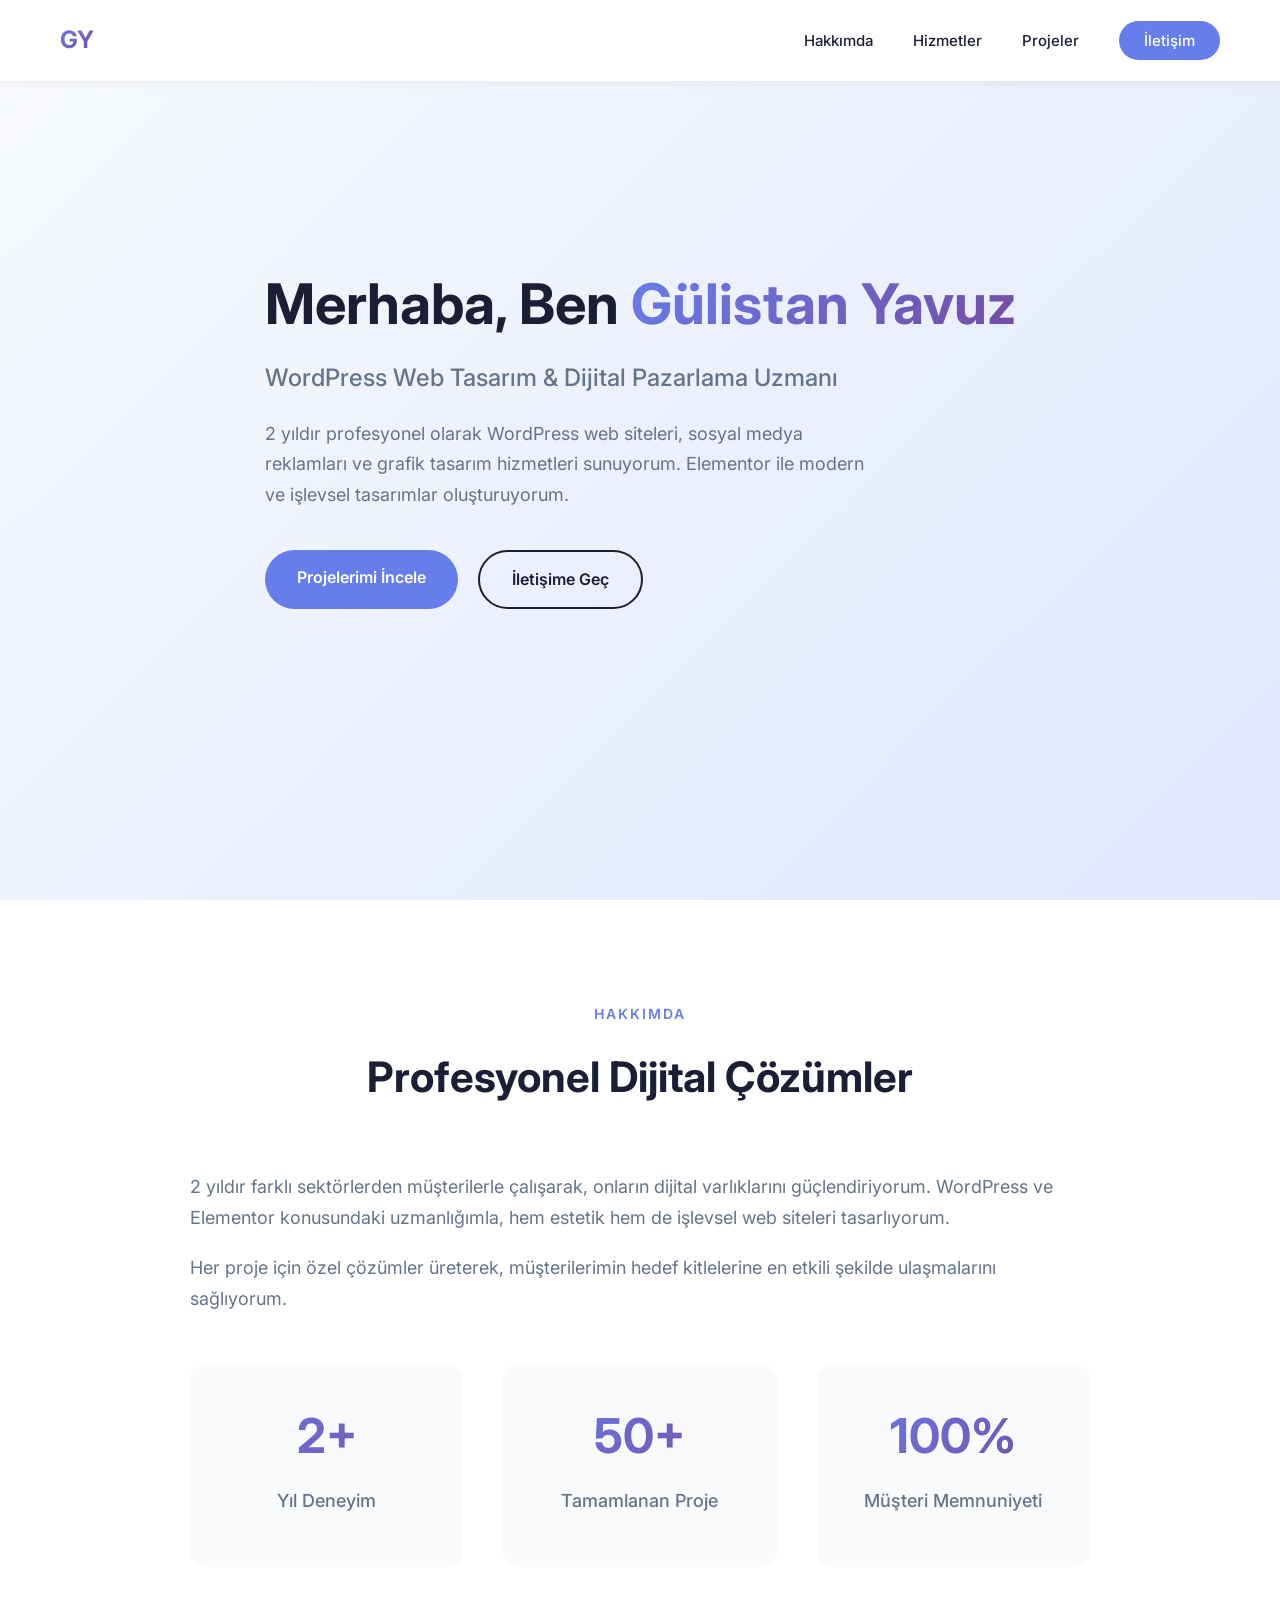
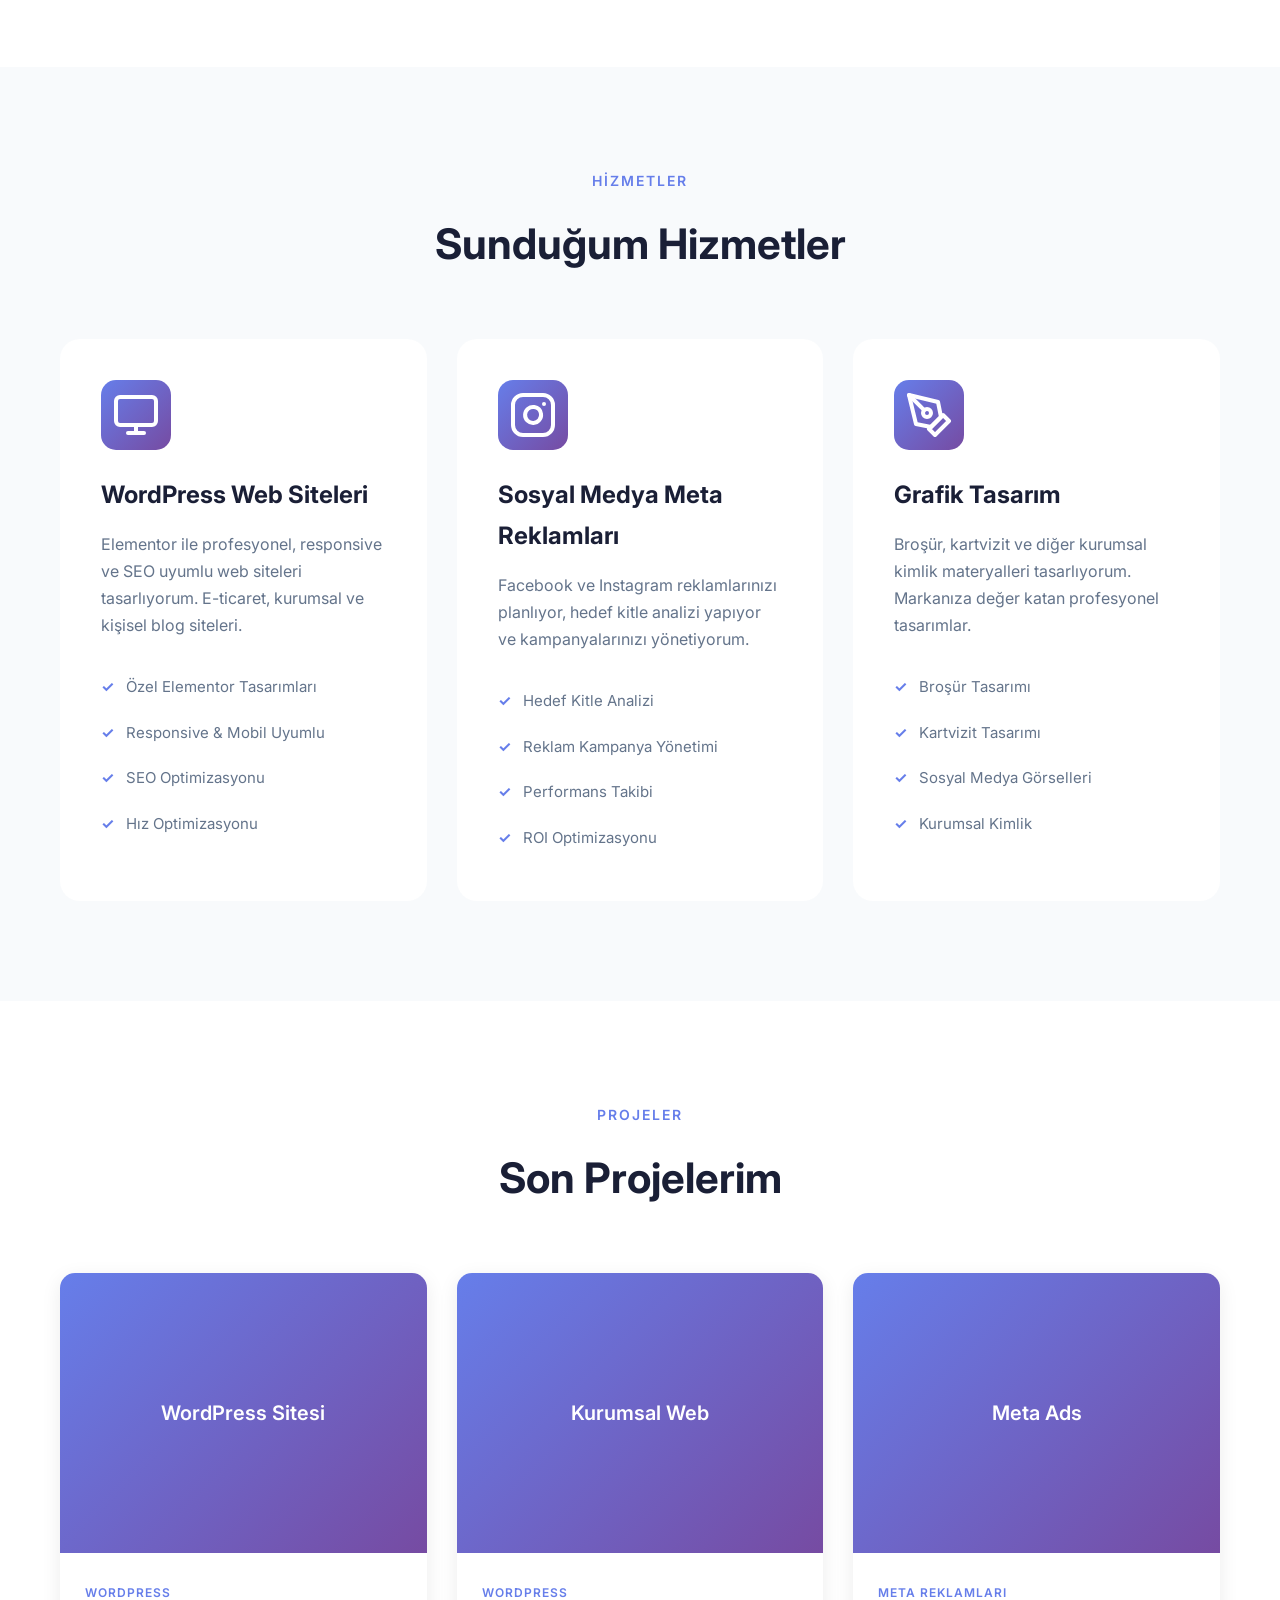
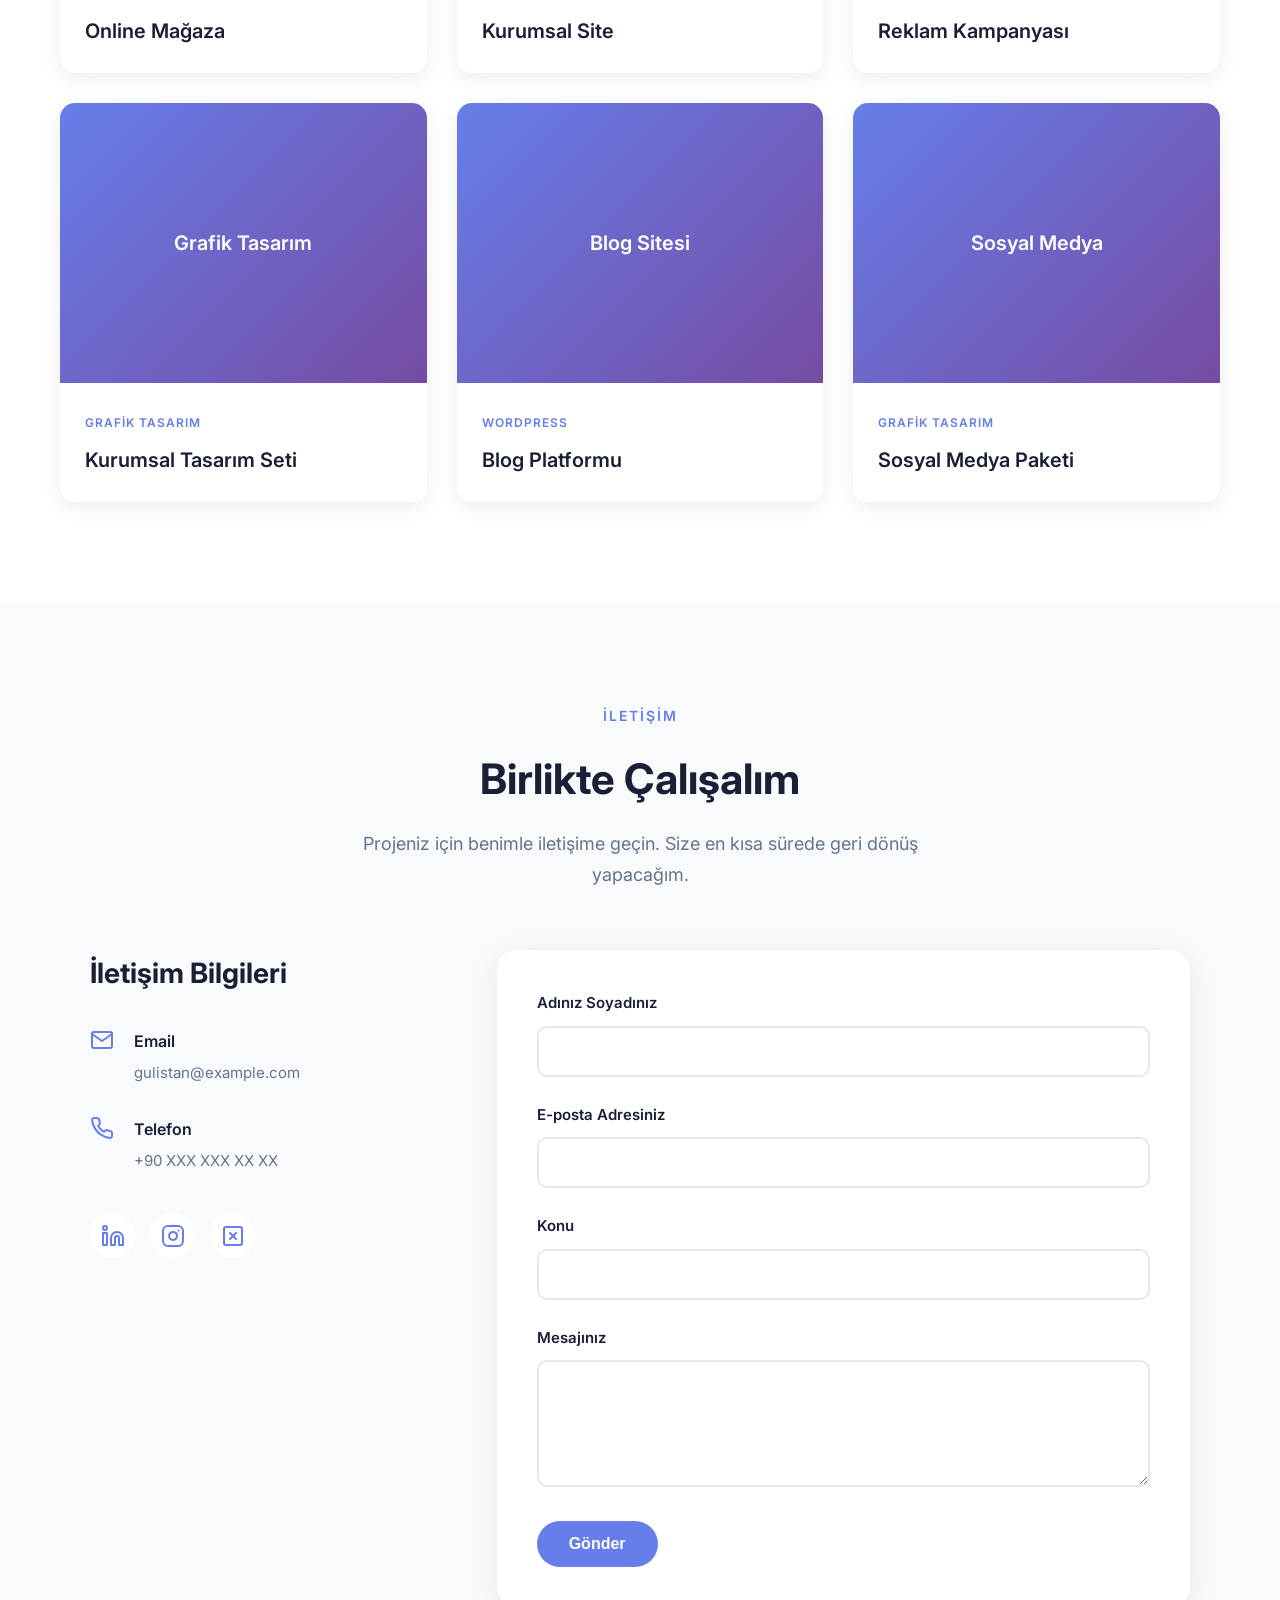
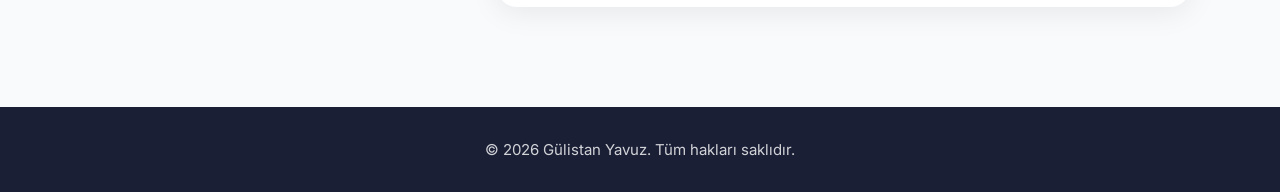
==== index.html @ a66fd92d "Add modern minimalist portfolio website Created a professional single-page portfolio website for Gül" ====
<!DOCTYPE html>
<html lang="tr">
<head>
    <meta charset="UTF-8">
    <meta name="viewport" content="width=device-width, initial-scale=1.0">
    <meta name="description" content="Gülistan Yavuz - WordPress Web Tasarım, Sosyal Medya Reklamları ve Grafik Tasarım Uzmanı">
    <title>Gülistan Yavuz | WordPress & Dijital Tasarım Uzmanı</title>
    <link rel="stylesheet" href="style.css">
    <link rel="preconnect" href="https://fonts.googleapis.com">
    <link rel="preconnect" href="https://fonts.gstatic.com" crossorigin>
    <link href="https://fonts.googleapis.com/css2?family=Inter:wght@300;400;500;600;700&display=swap" rel="stylesheet">
</head>
<body>
    <!-- Navigation -->
    <nav class="navbar">
        <div class="container">
            <a href="#" class="logo">GY</a>
            <ul class="nav-menu">
                <li><a href="#hakkimda" class="nav-link">Hakkımda</a></li>
                <li><a href="#hizmetler" class="nav-link">Hizmetler</a></li>
                <li><a href="#projeler" class="nav-link">Projeler</a></li>
                <li><a href="#iletisim" class="nav-link cta-btn">İletişim</a></li>
            </ul>
            <div class="hamburger">
                <span></span>
                <span></span>
                <span></span>
            </div>
        </div>
    </nav>

    <!-- Hero Section -->
    <section id="hero" class="hero">
        <div class="container">
            <div class="hero-content">
                <h1 class="hero-title">Merhaba, Ben <span class="highlight">Gülistan Yavuz</span></h1>
                <p class="hero-subtitle">WordPress Web Tasarım & Dijital Pazarlama Uzmanı</p>
                <p class="hero-description">2 yıldır profesyonel olarak WordPress web siteleri, sosyal medya reklamları ve grafik tasarım hizmetleri sunuyorum. Elementor ile modern ve işlevsel tasarımlar oluşturuyorum.</p>
                <div class="hero-buttons">
                    <a href="#projeler" class="btn btn-primary">Projelerimi İncele</a>
                    <a href="#iletisim" class="btn btn-secondary">İletişime Geç</a>
                </div>
            </div>
        </div>
    </section>

    <!-- About Section -->
    <section id="hakkimda" class="about">
        <div class="container">
            <div class="section-header">
                <span class="section-tag">Hakkımda</span>
                <h2 class="section-title">Profesyonel Dijital Çözümler</h2>
            </div>
            <div class="about-content">
                <div class="about-text">
                    <p>2 yıldır farklı sektörlerden müşterilerle çalışarak, onların dijital varlıklarını güçlendiriyorum. WordPress ve Elementor konusundaki uzmanlığımla, hem estetik hem de işlevsel web siteleri tasarlıyorum.</p>
                    <p>Her proje için özel çözümler üreterek, müşterilerimin hedef kitlelerine en etkili şekilde ulaşmalarını sağlıyorum.</p>
                    <div class="stats">
                        <div class="stat-item">
                            <h3 class="stat-number">2+</h3>
                            <p class="stat-label">Yıl Deneyim</p>
                        </div>
                        <div class="stat-item">
                            <h3 class="stat-number">50+</h3>
                            <p class="stat-label">Tamamlanan Proje</p>
                        </div>
                        <div class="stat-item">
                            <h3 class="stat-number">100%</h3>
                            <p class="stat-label">Müşteri Memnuniyeti</p>
                        </div>
                    </div>
                </div>
            </div>
        </div>
    </section>

    <!-- Services Section -->
    <section id="hizmetler" class="services">
        <div class="container">
            <div class="section-header">
                <span class="section-tag">Hizmetler</span>
                <h2 class="section-title">Sunduğum Hizmetler</h2>
            </div>
            <div class="services-grid">
                <div class="service-card">
                    <div class="service-icon">
                        <svg xmlns="http://www.w3.org/2000/svg" width="48" height="48" viewBox="0 0 24 24" fill="none" stroke="currentColor" stroke-width="2" stroke-linecap="round" stroke-linejoin="round">
                            <rect x="2" y="3" width="20" height="14" rx="2" ry="2"></rect>
                            <line x1="8" y1="21" x2="16" y2="21"></line>
                            <line x1="12" y1="17" x2="12" y2="21"></line>
                        </svg>
                    </div>
                    <h3 class="service-title">WordPress Web Siteleri</h3>
                    <p class="service-description">Elementor ile profesyonel, responsive ve SEO uyumlu web siteleri tasarlıyorum. E-ticaret, kurumsal ve kişisel blog siteleri.</p>
                    <ul class="service-features">
                        <li>Özel Elementor Tasarımları</li>
                        <li>Responsive & Mobil Uyumlu</li>
                        <li>SEO Optimizasyonu</li>
                        <li>Hız Optimizasyonu</li>
                    </ul>
                </div>

                <div class="service-card">
                    <div class="service-icon">
                        <svg xmlns="http://www.w3.org/2000/svg" width="48" height="48" viewBox="0 0 24 24" fill="none" stroke="currentColor" stroke-width="2" stroke-linecap="round" stroke-linejoin="round">
                            <rect x="2" y="2" width="20" height="20" rx="5" ry="5"></rect>
                            <path d="M16 11.37A4 4 0 1 1 12.63 8 4 4 0 0 1 16 11.37z"></path>
                            <line x1="17.5" y1="6.5" x2="17.51" y2="6.5"></line>
                        </svg>
                    </div>
                    <h3 class="service-title">Sosyal Medya Meta Reklamları</h3>
                    <p class="service-description">Facebook ve Instagram reklamlarınızı planlıyor, hedef kitle analizi yapıyor ve kampanyalarınızı yönetiyorum.</p>
                    <ul class="service-features">
                        <li>Hedef Kitle Analizi</li>
                        <li>Reklam Kampanya Yönetimi</li>
                        <li>Performans Takibi</li>
                        <li>ROI Optimizasyonu</li>
                    </ul>
                </div>

                <div class="service-card">
                    <div class="service-icon">
                        <svg xmlns="http://www.w3.org/2000/svg" width="48" height="48" viewBox="0 0 24 24" fill="none" stroke="currentColor" stroke-width="2" stroke-linecap="round" stroke-linejoin="round">
                            <path d="M12 19l7-7 3 3-7 7-3-3z"></path>
                            <path d="M18 13l-1.5-7.5L2 2l3.5 14.5L13 18l5-5z"></path>
                            <path d="M2 2l7.586 7.586"></path>
                            <circle cx="11" cy="11" r="2"></circle>
                        </svg>
                    </div>
                    <h3 class="service-title">Grafik Tasarım</h3>
                    <p class="service-description">Broşür, kartvizit ve diğer kurumsal kimlik materyalleri tasarlıyorum. Markanıza değer katan profesyonel tasarımlar.</p>
                    <ul class="service-features">
                        <li>Broşür Tasarımı</li>
                        <li>Kartvizit Tasarımı</li>
                        <li>Sosyal Medya Görselleri</li>
                        <li>Kurumsal Kimlik</li>
                    </ul>
                </div>
            </div>
        </div>
    </section>

    <!-- Portfolio Section -->
    <section id="projeler" class="portfolio">
        <div class="container">
            <div class="section-header">
                <span class="section-tag">Projeler</span>
                <h2 class="section-title">Son Projelerim</h2>
            </div>
            <div class="portfolio-grid">
                <div class="portfolio-item">
                    <div class="portfolio-image">
                        <div class="placeholder-image">WordPress Sitesi</div>
                        <div class="portfolio-overlay">
                            <h4>E-Ticaret Sitesi</h4>
                            <p>WordPress + WooCommerce</p>
                        </div>
                    </div>
                    <div class="portfolio-info">
                        <span class="portfolio-category">WordPress</span>
                        <h3>Online Mağaza</h3>
                    </div>
                </div>

                <div class="portfolio-item">
                    <div class="portfolio-image">
                        <div class="placeholder-image">Kurumsal Web</div>
                        <div class="portfolio-overlay">
                            <h4>Kurumsal Web Sitesi</h4>
                            <p>Elementor Pro Tasarım</p>
                        </div>
                    </div>
                    <div class="portfolio-info">
                        <span class="portfolio-category">WordPress</span>
                        <h3>Kurumsal Site</h3>
                    </div>
                </div>

                <div class="portfolio-item">
                    <div class="portfolio-image">
                        <div class="placeholder-image">Meta Ads</div>
                        <div class="portfolio-overlay">
                            <h4>Sosyal Medya Kampanyası</h4>
                            <p>Facebook & Instagram Ads</p>
                        </div>
                    </div>
                    <div class="portfolio-info">
                        <span class="portfolio-category">Meta Reklamları</span>
                        <h3>Reklam Kampanyası</h3>
                    </div>
                </div>

                <div class="portfolio-item">
                    <div class="portfolio-image">
                        <div class="placeholder-image">Grafik Tasarım</div>
                        <div class="portfolio-overlay">
                            <h4>Kurumsal Kimlik</h4>
                            <p>Broşür & Kartvizit</p>
                        </div>
                    </div>
                    <div class="portfolio-info">
                        <span class="portfolio-category">Grafik Tasarım</span>
                        <h3>Kurumsal Tasarım Seti</h3>
                    </div>
                </div>

                <div class="portfolio-item">
                    <div class="portfolio-image">
                        <div class="placeholder-image">Blog Sitesi</div>
                        <div class="portfolio-overlay">
                            <h4>Kişisel Blog</h4>
                            <p>Modern & Minimalist</p>
                        </div>
                    </div>
                    <div class="portfolio-info">
                        <span class="portfolio-category">WordPress</span>
                        <h3>Blog Platformu</h3>
                    </div>
                </div>

                <div class="portfolio-item">
                    <div class="portfolio-image">
                        <div class="placeholder-image">Sosyal Medya</div>
                        <div class="portfolio-overlay">
                            <h4>Sosyal Medya Görselleri</h4>
                            <p>Instagram & Facebook</p>
                        </div>
                    </div>
                    <div class="portfolio-info">
                        <span class="portfolio-category">Grafik Tasarım</span>
                        <h3>Sosyal Medya Paketi</h3>
                    </div>
                </div>
            </div>
        </div>
    </section>

    <!-- Contact Section -->
    <section id="iletisim" class="contact">
        <div class="container">
            <div class="section-header">
                <span class="section-tag">İletişim</span>
                <h2 class="section-title">Birlikte Çalışalım</h2>
                <p class="section-description">Projeniz için benimle iletişime geçin. Size en kısa sürede geri dönüş yapacağım.</p>
            </div>
            <div class="contact-content">
                <div class="contact-info">
                    <h3>İletişim Bilgileri</h3>
                    <div class="contact-item">
                        <svg xmlns="http://www.w3.org/2000/svg" width="24" height="24" viewBox="0 0 24 24" fill="none" stroke="currentColor" stroke-width="2" stroke-linecap="round" stroke-linejoin="round">
                            <path d="M4 4h16c1.1 0 2 .9 2 2v12c0 1.1-.9 2-2 2H4c-1.1 0-2-.9-2-2V6c0-1.1.9-2 2-2z"></path>
                            <polyline points="22,6 12,13 2,6"></polyline>
                        </svg>
                        <div>
                            <h4>Email</h4>
                            <p>gulistan@example.com</p>
                        </div>
                    </div>
                    <div class="contact-item">
                        <svg xmlns="http://www.w3.org/2000/svg" width="24" height="24" viewBox="0 0 24 24" fill="none" stroke="currentColor" stroke-width="2" stroke-linecap="round" stroke-linejoin="round">
                            <path d="M22 16.92v3a2 2 0 0 1-2.18 2 19.79 19.79 0 0 1-8.63-3.07 19.5 19.5 0 0 1-6-6 19.79 19.79 0 0 1-3.07-8.67A2 2 0 0 1 4.11 2h3a2 2 0 0 1 2 1.72 12.84 12.84 0 0 0 .7 2.81 2 2 0 0 1-.45 2.11L8.09 9.91a16 16 0 0 0 6 6l1.27-1.27a2 2 0 0 1 2.11-.45 12.84 12.84 0 0 0 2.81.7A2 2 0 0 1 22 16.92z"></path>
                        </svg>
                        <div>
                            <h4>Telefon</h4>
                            <p>+90 XXX XXX XX XX</p>
                        </div>
                    </div>
                    <div class="social-links">
                        <a href="#" class="social-link" aria-label="LinkedIn">
                            <svg xmlns="http://www.w3.org/2000/svg" width="24" height="24" viewBox="0 0 24 24" fill="none" stroke="currentColor" stroke-width="2" stroke-linecap="round" stroke-linejoin="round">
                                <path d="M16 8a6 6 0 0 1 6 6v7h-4v-7a2 2 0 0 0-2-2 2 2 0 0 0-2 2v7h-4v-7a6 6 0 0 1 6-6z"></path>
                                <rect x="2" y="9" width="4" height="12"></rect>
                                <circle cx="4" cy="4" r="2"></circle>
                            </svg>
                        </a>
                        <a href="#" class="social-link" aria-label="Instagram">
                            <svg xmlns="http://www.w3.org/2000/svg" width="24" height="24" viewBox="0 0 24 24" fill="none" stroke="currentColor" stroke-width="2" stroke-linecap="round" stroke-linejoin="round">
                                <rect x="2" y="2" width="20" height="20" rx="5" ry="5"></rect>
                                <path d="M16 11.37A4 4 0 1 1 12.63 8 4 4 0 0 1 16 11.37z"></path>
                                <line x1="17.5" y1="6.5" x2="17.51" y2="6.5"></line>
                            </svg>
                        </a>
                        <a href="#" class="social-link" aria-label="Behance">
                            <svg xmlns="http://www.w3.org/2000/svg" width="24" height="24" viewBox="0 0 24 24" fill="none" stroke="currentColor" stroke-width="2" stroke-linecap="round" stroke-linejoin="round">
                                <rect x="3" y="3" width="18" height="18" rx="2" ry="2"></rect>
                                <line x1="9" y1="9" x2="15" y2="15"></line>
                                <line x1="15" y1="9" x2="9" y2="15"></line>
                            </svg>
                        </a>
                    </div>
                </div>
                <form class="contact-form" id="contactForm">
                    <div class="form-group">
                        <label for="name">Adınız Soyadınız</label>
                        <input type="text" id="name" name="name" required>
                    </div>
                    <div class="form-group">
                        <label for="email">E-posta Adresiniz</label>
                        <input type="email" id="email" name="email" required>
                    </div>
                    <div class="form-group">
                        <label for="subject">Konu</label>
                        <input type="text" id="subject" name="subject" required>
                    </div>
                    <div class="form-group">
                        <label for="message">Mesajınız</label>
                        <textarea id="message" name="message" rows="5" required></textarea>
                    </div>
                    <button type="submit" class="btn btn-primary">Gönder</button>
                    <div class="form-message" id="formMessage"></div>
                </form>
            </div>
        </div>
    </section>

    <!-- Footer -->
    <footer class="footer">
        <div class="container">
            <p>&copy; 2026 Gülistan Yavuz. Tüm hakları saklıdır.</p>
        </div>
    </footer>

    <script src="script.js"></script>
</body>
</html>
---- style.css ----
/* ===========================
   CSS Reset & Base Styles
   =========================== */
* {
    margin: 0;
    padding: 0;
    box-sizing: border-box;
}

:root {
    /* Colors */
    --primary-color: #667eea;
    --primary-dark: #5568d3;
    --secondary-color: #764ba2;
    --dark: #1a1f36;
    --dark-light: #2d3561;
    --gray: #64748b;
    --gray-light: #e2e8f0;
    --gray-lighter: #f8fafc;
    --white: #ffffff;
    --accent: #f59e0b;

    /* Typography */
    --font-primary: 'Inter', -apple-system, BlinkMacSystemFont, 'Segoe UI', sans-serif;

    /* Spacing */
    --section-padding: 100px 0;
    --container-width: 1200px;

    /* Transitions */
    --transition: all 0.3s ease;
}

html {
    scroll-behavior: smooth;
}

body {
    font-family: var(--font-primary);
    color: var(--dark);
    line-height: 1.7;
    background: var(--white);
    overflow-x: hidden;
}

.container {
    max-width: var(--container-width);
    margin: 0 auto;
    padding: 0 20px;
}

img {
    max-width: 100%;
    display: block;
}

a {
    text-decoration: none;
    color: inherit;
    transition: var(--transition);
}

/* ===========================
   Navigation
   =========================== */
.navbar {
    position: fixed;
    top: 0;
    width: 100%;
    background: rgba(255, 255, 255, 0.98);
    backdrop-filter: blur(10px);
    box-shadow: 0 2px 10px rgba(0, 0, 0, 0.05);
    z-index: 1000;
    padding: 20px 0;
    transition: var(--transition);
}

.navbar .container {
    display: flex;
    justify-content: space-between;
    align-items: center;
}

.logo {
    font-size: 24px;
    font-weight: 700;
    color: var(--primary-color);
    background: linear-gradient(135deg, var(--primary-color), var(--secondary-color));
    -webkit-background-clip: text;
    -webkit-text-fill-color: transparent;
    background-clip: text;
}

.nav-menu {
    display: flex;
    list-style: none;
    gap: 40px;
    align-items: center;
}

.nav-link {
    font-size: 15px;
    font-weight: 500;
    color: var(--dark);
    position: relative;
}

.nav-link:hover {
    color: var(--primary-color);
}

.nav-link::after {
    content: '';
    position: absolute;
    bottom: -5px;
    left: 0;
    width: 0;
    height: 2px;
    background: var(--primary-color);
    transition: var(--transition);
}

.nav-link:hover::after {
    width: 100%;
}

.nav-link.cta-btn {
    background: var(--primary-color);
    color: var(--white);
    padding: 10px 25px;
    border-radius: 50px;
}

.nav-link.cta-btn::after {
    display: none;
}

.nav-link.cta-btn:hover {
    background: var(--primary-dark);
    color: var(--white);
    transform: translateY(-2px);
    box-shadow: 0 5px 15px rgba(102, 126, 234, 0.3);
}

.hamburger {
    display: none;
    flex-direction: column;
    cursor: pointer;
    gap: 5px;
}

.hamburger span {
    width: 25px;
    height: 3px;
    background: var(--dark);
    border-radius: 3px;
    transition: var(--transition);
}

/* ===========================
   Hero Section
   =========================== */
.hero {
    min-height: 100vh;
    display: flex;
    align-items: center;
    background: linear-gradient(135deg, #f8fafc 0%, #e0e7ff 100%);
    padding-top: 80px;
}

.hero-content {
    max-width: 800px;
    animation: fadeInUp 1s ease;
}

.hero-title {
    font-size: 56px;
    font-weight: 700;
    line-height: 1.2;
    margin-bottom: 20px;
    color: var(--dark);
}

.highlight {
    background: linear-gradient(135deg, var(--primary-color), var(--secondary-color));
    -webkit-background-clip: text;
    -webkit-text-fill-color: transparent;
    background-clip: text;
}

.hero-subtitle {
    font-size: 24px;
    color: var(--gray);
    margin-bottom: 20px;
    font-weight: 500;
}

.hero-description {
    font-size: 18px;
    color: var(--gray);
    margin-bottom: 40px;
    max-width: 600px;
}

.hero-buttons {
    display: flex;
    gap: 20px;
    flex-wrap: wrap;
}

/* ===========================
   Buttons
   =========================== */
.btn {
    display: inline-block;
    padding: 14px 32px;
    border-radius: 50px;
    font-weight: 600;
    font-size: 16px;
    cursor: pointer;
    transition: var(--transition);
    border: none;
}

.btn-primary {
    background: var(--primary-color);
    color: var(--white);
}

.btn-primary:hover {
    background: var(--primary-dark);
    transform: translateY(-3px);
    box-shadow: 0 10px 25px rgba(102, 126, 234, 0.3);
}

.btn-secondary {
    background: transparent;
    color: var(--dark);
    border: 2px solid var(--dark);
}

.btn-secondary:hover {
    background: var(--dark);
    color: var(--white);
    transform: translateY(-3px);
}

/* ===========================
   Section Styles
   =========================== */
section {
    padding: var(--section-padding);
}

.section-header {
    text-align: center;
    margin-bottom: 60px;
}

.section-tag {
    display: inline-block;
    font-size: 14px;
    font-weight: 600;
    color: var(--primary-color);
    text-transform: uppercase;
    letter-spacing: 2px;
    margin-bottom: 15px;
}

.section-title {
    font-size: 42px;
    font-weight: 700;
    color: var(--dark);
    margin-bottom: 15px;
}

.section-description {
    font-size: 18px;
    color: var(--gray);
    max-width: 600px;
    margin: 0 auto;
}

/* ===========================
   About Section
   =========================== */
.about {
    background: var(--white);
}

.about-content {
    max-width: 900px;
    margin: 0 auto;
}

.about-text p {
    font-size: 18px;
    color: var(--gray);
    margin-bottom: 20px;
}

.stats {
    display: grid;
    grid-template-columns: repeat(auto-fit, minmax(200px, 1fr));
    gap: 40px;
    margin-top: 50px;
}

.stat-item {
    text-align: center;
    padding: 30px;
    background: var(--gray-lighter);
    border-radius: 15px;
    transition: var(--transition);
}

.stat-item:hover {
    transform: translateY(-5px);
    box-shadow: 0 10px 30px rgba(0, 0, 0, 0.1);
}

.stat-number {
    font-size: 48px;
    font-weight: 700;
    background: linear-gradient(135deg, var(--primary-color), var(--secondary-color));
    -webkit-background-clip: text;
    -webkit-text-fill-color: transparent;
    background-clip: text;
    margin-bottom: 10px;
}

.stat-label {
    font-size: 16px;
    color: var(--gray);
    font-weight: 500;
}

/* ===========================
   Services Section
   =========================== */
.services {
    background: var(--gray-lighter);
}

.services-grid {
    display: grid;
    grid-template-columns: repeat(auto-fit, minmax(300px, 1fr));
    gap: 30px;
}

.service-card {
    background: var(--white);
    padding: 40px;
    border-radius: 20px;
    transition: var(--transition);
    border: 1px solid transparent;
}

.service-card:hover {
    transform: translateY(-10px);
    box-shadow: 0 20px 40px rgba(0, 0, 0, 0.1);
    border-color: var(--primary-color);
}

.service-icon {
    width: 70px;
    height: 70px;
    background: linear-gradient(135deg, var(--primary-color), var(--secondary-color));
    border-radius: 15px;
    display: flex;
    align-items: center;
    justify-content: center;
    color: var(--white);
    margin-bottom: 25px;
}

.service-title {
    font-size: 24px;
    font-weight: 700;
    color: var(--dark);
    margin-bottom: 15px;
}

.service-description {
    font-size: 16px;
    color: var(--gray);
    margin-bottom: 25px;
    line-height: 1.7;
}

.service-features {
    list-style: none;
}

.service-features li {
    padding: 10px 0;
    color: var(--gray);
    font-size: 15px;
    position: relative;
    padding-left: 25px;
}

.service-features li::before {
    content: '✓';
    position: absolute;
    left: 0;
    color: var(--primary-color);
    font-weight: 700;
}

/* ===========================
   Portfolio Section
   =========================== */
.portfolio {
    background: var(--white);
}

.portfolio-grid {
    display: grid;
    grid-template-columns: repeat(auto-fit, minmax(350px, 1fr));
    gap: 30px;
}

.portfolio-item {
    background: var(--white);
    border-radius: 15px;
    overflow: hidden;
    box-shadow: 0 5px 20px rgba(0, 0, 0, 0.08);
    transition: var(--transition);
}

.portfolio-item:hover {
    transform: translateY(-10px);
    box-shadow: 0 15px 40px rgba(0, 0, 0, 0.15);
}

.portfolio-image {
    position: relative;
    height: 280px;
    overflow: hidden;
}

.placeholder-image {
    width: 100%;
    height: 100%;
    background: linear-gradient(135deg, var(--primary-color), var(--secondary-color));
    display: flex;
    align-items: center;
    justify-content: center;
    color: var(--white);
    font-size: 20px;
    font-weight: 600;
}

.portfolio-overlay {
    position: absolute;
    top: 0;
    left: 0;
    right: 0;
    bottom: 0;
    background: rgba(26, 31, 54, 0.95);
    display: flex;
    flex-direction: column;
    align-items: center;
    justify-content: center;
    opacity: 0;
    transition: var(--transition);
    padding: 30px;
    text-align: center;
}

.portfolio-item:hover .portfolio-overlay {
    opacity: 1;
}

.portfolio-overlay h4 {
    color: var(--white);
    font-size: 22px;
    margin-bottom: 10px;
}

.portfolio-overlay p {
    color: var(--gray-light);
    font-size: 16px;
}

.portfolio-info {
    padding: 25px;
}

.portfolio-category {
    display: inline-block;
    font-size: 12px;
    font-weight: 600;
    color: var(--primary-color);
    text-transform: uppercase;
    letter-spacing: 1px;
    margin-bottom: 10px;
}

.portfolio-info h3 {
    font-size: 20px;
    font-weight: 600;
    color: var(--dark);
}

/* ===========================
   Contact Section
   =========================== */
.contact {
    background: var(--gray-lighter);
}

.contact-content {
    display: grid;
    grid-template-columns: 1fr 2fr;
    gap: 60px;
    max-width: 1100px;
    margin: 0 auto;
}

.contact-info h3 {
    font-size: 28px;
    font-weight: 700;
    color: var(--dark);
    margin-bottom: 30px;
}

.contact-item {
    display: flex;
    gap: 20px;
    margin-bottom: 30px;
    align-items: flex-start;
}

.contact-item svg {
    color: var(--primary-color);
    flex-shrink: 0;
}

.contact-item h4 {
    font-size: 16px;
    font-weight: 600;
    color: var(--dark);
    margin-bottom: 5px;
}

.contact-item p {
    font-size: 15px;
    color: var(--gray);
}

.social-links {
    display: flex;
    gap: 15px;
    margin-top: 40px;
}

.social-link {
    width: 45px;
    height: 45px;
    border-radius: 50%;
    background: var(--white);
    display: flex;
    align-items: center;
    justify-content: center;
    color: var(--primary-color);
    transition: var(--transition);
}

.social-link:hover {
    background: var(--primary-color);
    color: var(--white);
    transform: translateY(-3px);
    box-shadow: 0 5px 15px rgba(102, 126, 234, 0.3);
}

/* Contact Form */
.contact-form {
    background: var(--white);
    padding: 40px;
    border-radius: 20px;
    box-shadow: 0 5px 30px rgba(0, 0, 0, 0.08);
}

.form-group {
    margin-bottom: 25px;
}

.form-group label {
    display: block;
    font-size: 15px;
    font-weight: 600;
    color: var(--dark);
    margin-bottom: 10px;
}

.form-group input,
.form-group textarea {
    width: 100%;
    padding: 14px 18px;
    border: 2px solid var(--gray-light);
    border-radius: 10px;
    font-size: 15px;
    font-family: var(--font-primary);
    transition: var(--transition);
    background: var(--white);
}

.form-group input:focus,
.form-group textarea:focus {
    outline: none;
    border-color: var(--primary-color);
    box-shadow: 0 0 0 3px rgba(102, 126, 234, 0.1);
}

.form-group textarea {
    resize: vertical;
    min-height: 120px;
}

.form-message {
    margin-top: 20px;
    padding: 15px;
    border-radius: 10px;
    font-size: 15px;
    text-align: center;
    display: none;
}

.form-message.success {
    background: #d1fae5;
    color: #065f46;
    display: block;
}

.form-message.error {
    background: #fee2e2;
    color: #991b1b;
    display: block;
}

/* ===========================
   Footer
   =========================== */
.footer {
    background: var(--dark);
    color: var(--white);
    text-align: center;
    padding: 30px 0;
}

.footer p {
    font-size: 15px;
    opacity: 0.8;
}

/* ===========================
   Animations
   =========================== */
@keyframes fadeInUp {
    from {
        opacity: 0;
        transform: translateY(30px);
    }
    to {
        opacity: 1;
        transform: translateY(0);
    }
}

/* ===========================
   Responsive Design
   =========================== */
@media (max-width: 968px) {
    .nav-menu {
        position: fixed;
        left: -100%;
        top: 70px;
        flex-direction: column;
        background: var(--white);
        width: 100%;
        text-align: center;
        transition: 0.3s;
        box-shadow: 0 10px 27px rgba(0, 0, 0, 0.05);
        padding: 40px 0;
        gap: 0;
    }

    .nav-menu li {
        margin: 15px 0;
    }

    .nav-menu.active {
        left: 0;
    }

    .hamburger {
        display: flex;
    }

    .hamburger.active span:nth-child(1) {
        transform: rotate(45deg) translate(8px, 8px);
    }

    .hamburger.active span:nth-child(2) {
        opacity: 0;
    }

    .hamburger.active span:nth-child(3) {
        transform: rotate(-45deg) translate(7px, -7px);
    }

    .hero-title {
        font-size: 40px;
    }

    .hero-subtitle {
        font-size: 20px;
    }

    .section-title {
        font-size: 32px;
    }

    .contact-content {
        grid-template-columns: 1fr;
        gap: 40px;
    }

    .stats {
        grid-template-columns: 1fr;
    }

    .services-grid {
        grid-template-columns: 1fr;
    }

    .portfolio-grid {
        grid-template-columns: 1fr;
    }
}

@media (max-width: 480px) {
    :root {
        --section-padding: 60px 0;
    }

    .hero-title {
        font-size: 32px;
    }

    .hero-subtitle {
        font-size: 18px;
    }

    .hero-description {
        font-size: 16px;
    }

    .hero-buttons {
        flex-direction: column;
    }

    .btn {
        width: 100%;
        text-align: center;
    }

    .section-title {
        font-size: 28px;
    }

    .contact-form {
        padding: 25px;
    }
}
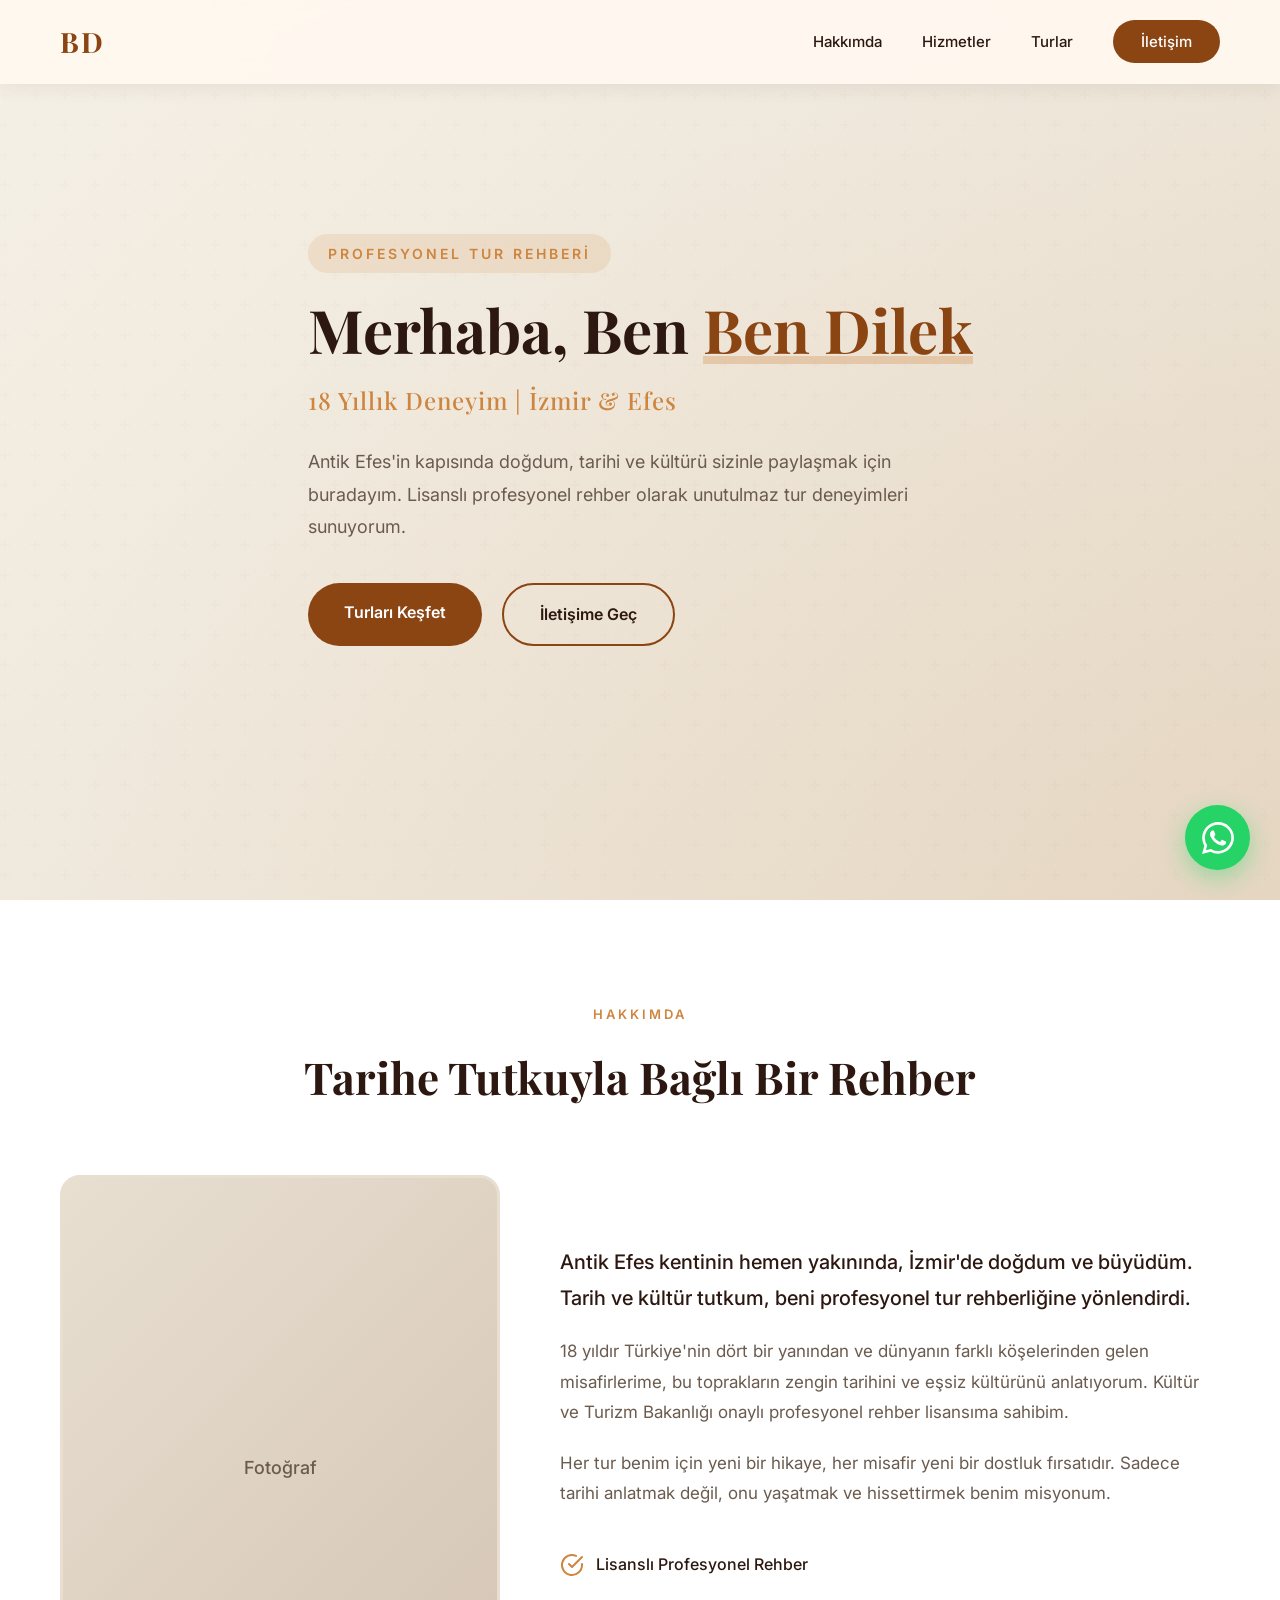
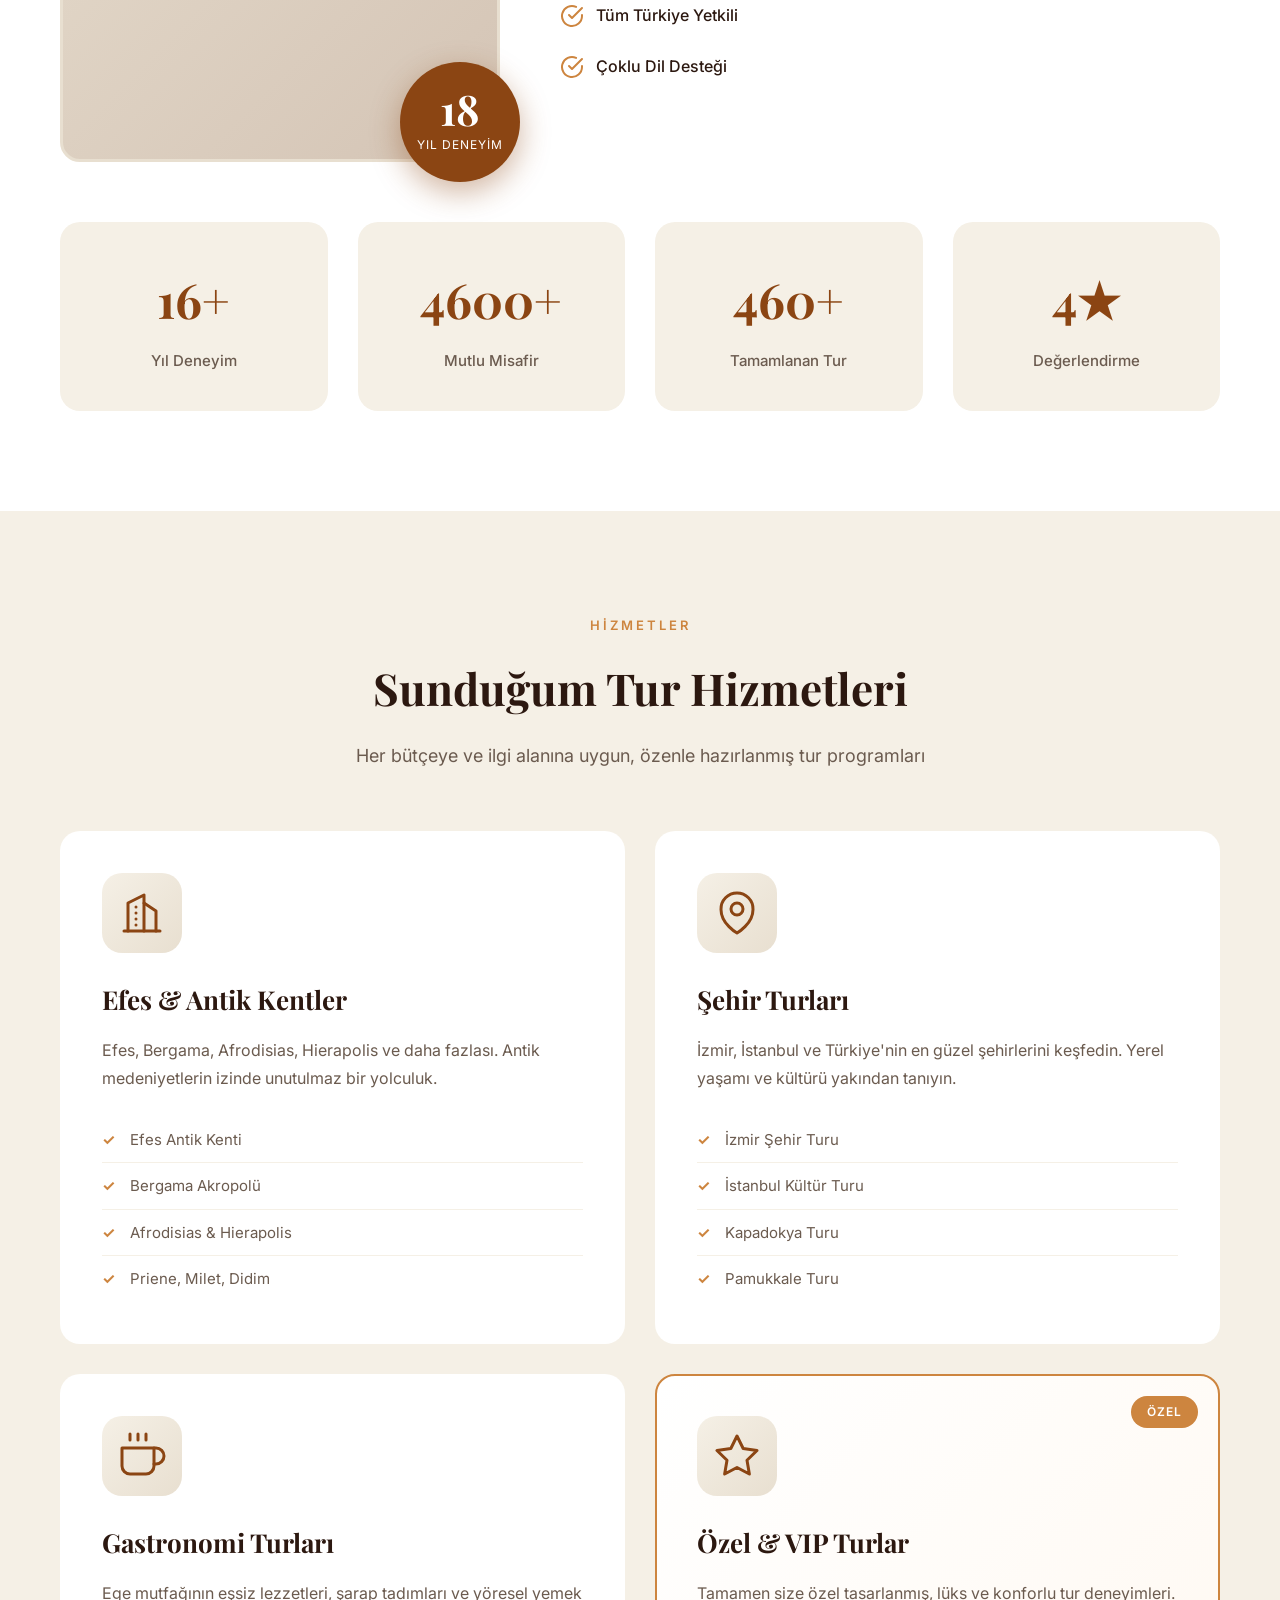
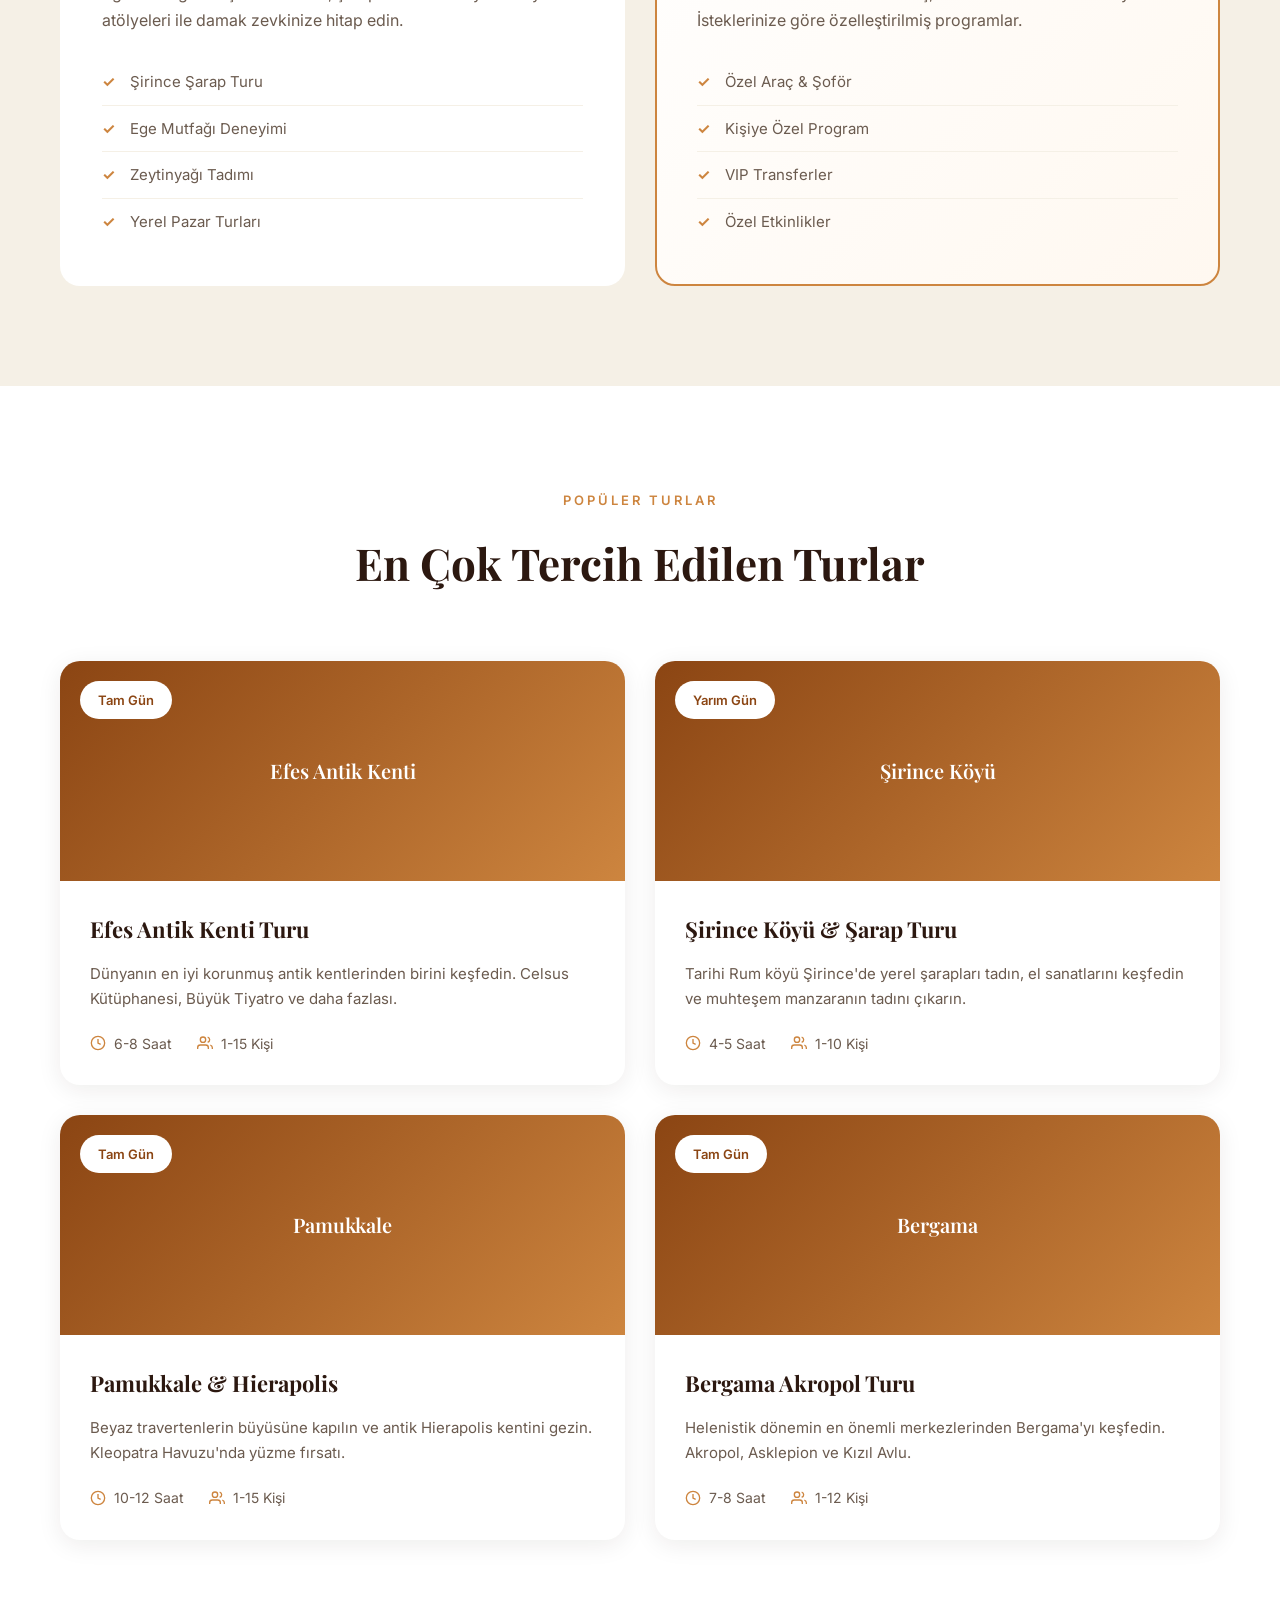
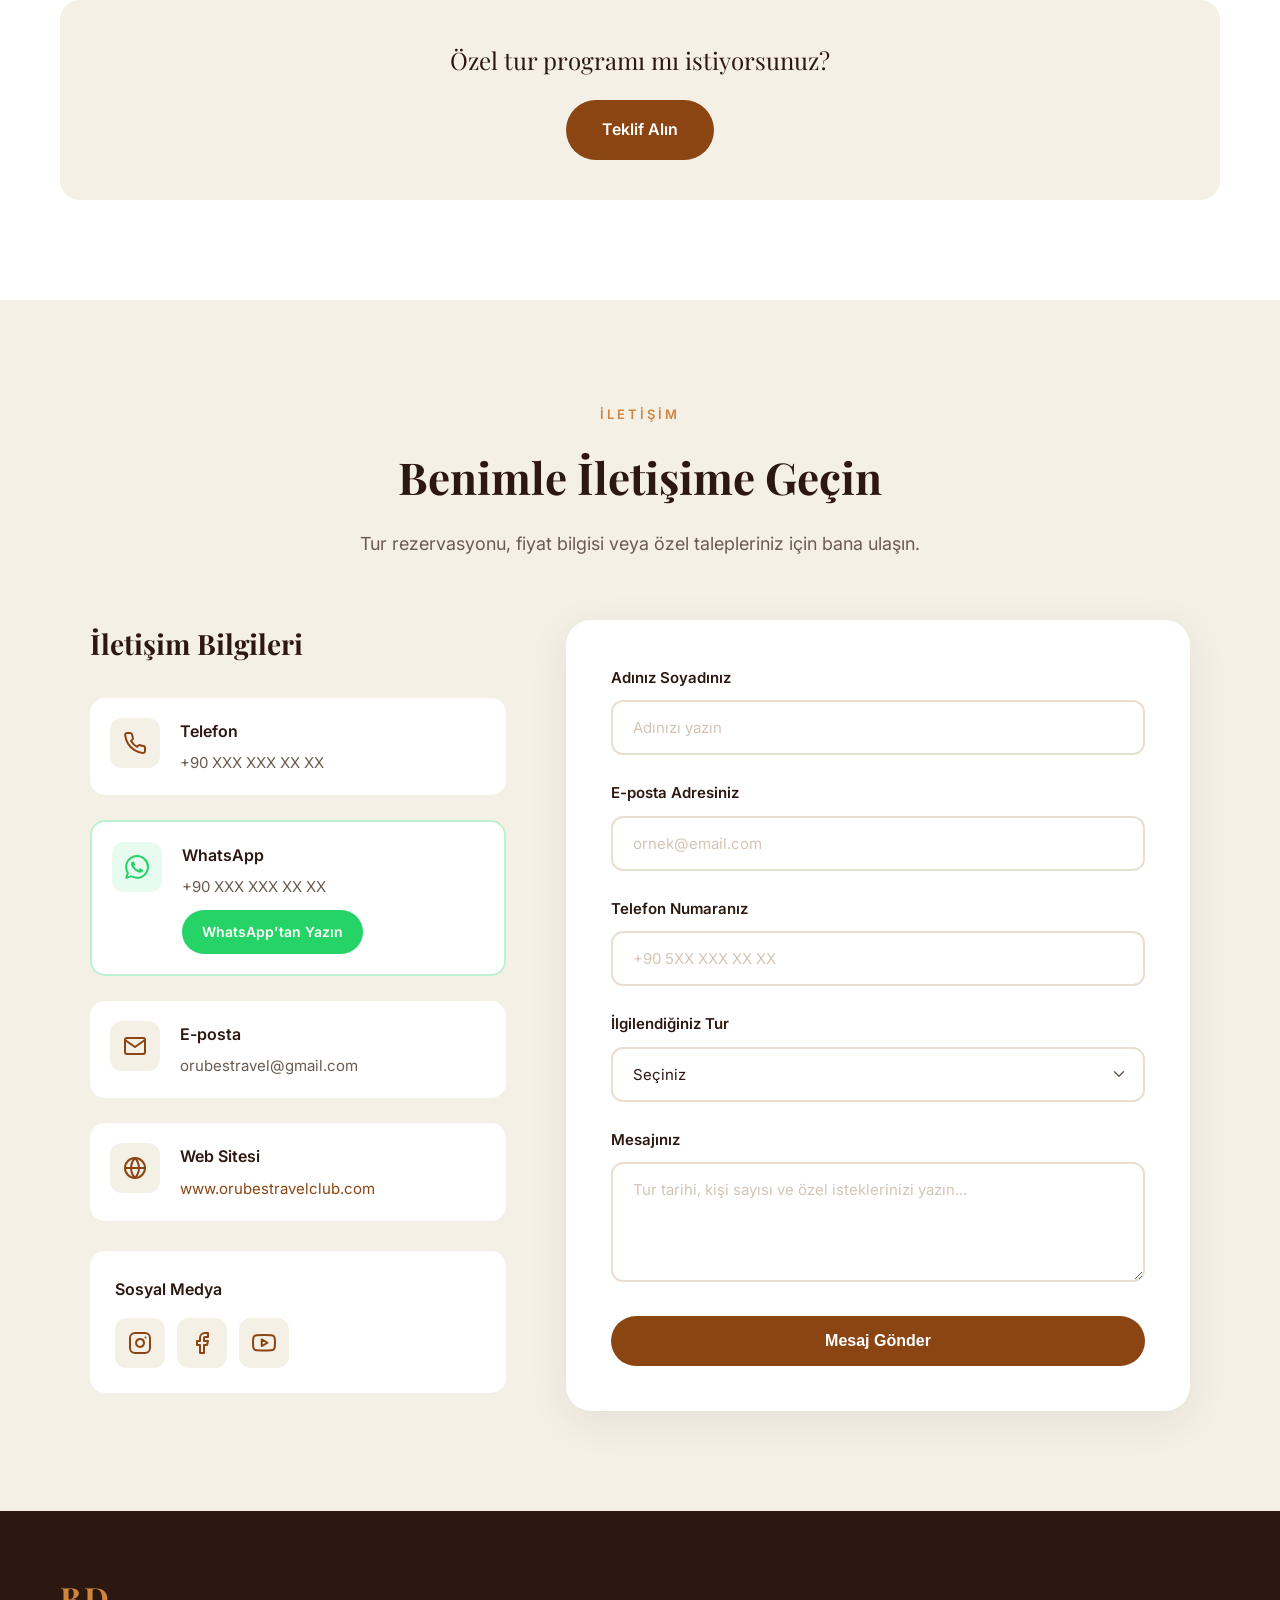
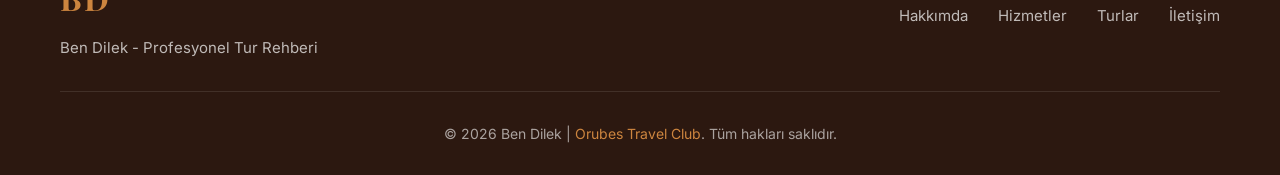
==== commit 72df60c7: "feat: Create Ben Dilek tour guide portfolio website - Complete single-page portfolio with earth tone" ====
--- a/index.html
+++ b/index.html
@@ -3,22 +3,23 @@
 <head>
     <meta charset="UTF-8">
     <meta name="viewport" content="width=device-width, initial-scale=1.0">
-    <meta name="description" content="Gülistan Yavuz - WordPress Web Tasarım, Sosyal Medya Reklamları ve Grafik Tasarım Uzmanı">
-    <title>Gülistan Yavuz | WordPress & Dijital Tasarım Uzmanı</title>
+    <meta name="description" content="Ben Dilek - 18 Yıllık Deneyimli Profesyonel Tur Rehberi | Efes, Antik Kentler, Şehir Turları, Gastronomi ve VIP Turlar">
+    <meta name="keywords" content="tur rehberi, İzmir, Efes, antik kent turu, gastronomi turu, VIP tur, profesyonel rehber">
+    <title>Ben Dilek | Profesyonel Tur Rehberi</title>
     <link rel="stylesheet" href="style.css">
     <link rel="preconnect" href="https://fonts.googleapis.com">
     <link rel="preconnect" href="https://fonts.gstatic.com" crossorigin>
-    <link href="https://fonts.googleapis.com/css2?family=Inter:wght@300;400;500;600;700&display=swap" rel="stylesheet">
+    <link href="https://fonts.googleapis.com/css2?family=Playfair+Display:wght@400;500;600;700&family=Inter:wght@300;400;500;600&display=swap" rel="stylesheet">
 </head>
 <body>
     <!-- Navigation -->
     <nav class="navbar">
         <div class="container">
-            <a href="#" class="logo">GY</a>
+            <a href="#" class="logo">BD</a>
             <ul class="nav-menu">
                 <li><a href="#hakkimda" class="nav-link">Hakkımda</a></li>
                 <li><a href="#hizmetler" class="nav-link">Hizmetler</a></li>
-                <li><a href="#projeler" class="nav-link">Projeler</a></li>
+                <li><a href="#turlar" class="nav-link">Turlar</a></li>
                 <li><a href="#iletisim" class="nav-link cta-btn">İletişim</a></li>
             </ul>
             <div class="hamburger">
@@ -31,13 +32,15 @@
 
     <!-- Hero Section -->
     <section id="hero" class="hero">
+        <div class="hero-overlay"></div>
         <div class="container">
             <div class="hero-content">
-                <h1 class="hero-title">Merhaba, Ben <span class="highlight">Gülistan Yavuz</span></h1>
-                <p class="hero-subtitle">WordPress Web Tasarım & Dijital Pazarlama Uzmanı</p>
-                <p class="hero-description">2 yıldır profesyonel olarak WordPress web siteleri, sosyal medya reklamları ve grafik tasarım hizmetleri sunuyorum. Elementor ile modern ve işlevsel tasarımlar oluşturuyorum.</p>
+                <span class="hero-tag">Profesyonel Tur Rehberi</span>
+                <h1 class="hero-title">Merhaba, Ben <span class="highlight">Ben Dilek</span></h1>
+                <p class="hero-subtitle">18 Yıllık Deneyim | İzmir & Efes</p>
+                <p class="hero-description">Antik Efes'in kapısında doğdum, tarihi ve kültürü sizinle paylaşmak için buradayım. Lisanslı profesyonel rehber olarak unutulmaz tur deneyimleri sunuyorum.</p>
                 <div class="hero-buttons">
-                    <a href="#projeler" class="btn btn-primary">Projelerimi İncele</a>
+                    <a href="#turlar" class="btn btn-primary">Turları Keşfet</a>
                     <a href="#iletisim" class="btn btn-secondary">İletişime Geç</a>
                 </div>
             </div>
@@ -49,26 +52,63 @@
         <div class="container">
             <div class="section-header">
                 <span class="section-tag">Hakkımda</span>
-                <h2 class="section-title">Profesyonel Dijital Çözümler</h2>
+                <h2 class="section-title">Tarihe Tutkuyla Bağlı Bir Rehber</h2>
             </div>
             <div class="about-content">
+                <div class="about-image">
+                    <div class="image-placeholder">
+                        <span>Fotoğraf</span>
+                    </div>
+                    <div class="experience-badge">
+                        <span class="years">18</span>
+                        <span class="text">Yıl Deneyim</span>
+                    </div>
+                </div>
                 <div class="about-text">
-                    <p>2 yıldır farklı sektörlerden müşterilerle çalışarak, onların dijital varlıklarını güçlendiriyorum. WordPress ve Elementor konusundaki uzmanlığımla, hem estetik hem de işlevsel web siteleri tasarlıyorum.</p>
-                    <p>Her proje için özel çözümler üreterek, müşterilerimin hedef kitlelerine en etkili şekilde ulaşmalarını sağlıyorum.</p>
-                    <div class="stats">
-                        <div class="stat-item">
-                            <h3 class="stat-number">2+</h3>
-                            <p class="stat-label">Yıl Deneyim</p>
-                        </div>
-                        <div class="stat-item">
-                            <h3 class="stat-number">50+</h3>
-                            <p class="stat-label">Tamamlanan Proje</p>
-                        </div>
-                        <div class="stat-item">
-                            <h3 class="stat-number">100%</h3>
-                            <p class="stat-label">Müşteri Memnuniyeti</p>
-                        </div>
-                    </div>
+                    <p class="lead">Antik Efes kentinin hemen yakınında, İzmir'de doğdum ve büyüdüm. Tarih ve kültür tutkum, beni profesyonel tur rehberliğine yönlendirdi.</p>
+                    <p>18 yıldır Türkiye'nin dört bir yanından ve dünyanın farklı köşelerinden gelen misafirlerime, bu toprakların zengin tarihini ve eşsiz kültürünü anlatıyorum. Kültür ve Turizm Bakanlığı onaylı profesyonel rehber lisansıma sahibim.</p>
+                    <p>Her tur benim için yeni bir hikaye, her misafir yeni bir dostluk fırsatıdır. Sadece tarihi anlatmak değil, onu yaşatmak ve hissettirmek benim misyonum.</p>
+                    <div class="about-features">
+                        <div class="feature">
+                            <svg xmlns="http://www.w3.org/2000/svg" width="24" height="24" viewBox="0 0 24 24" fill="none" stroke="currentColor" stroke-width="2" stroke-linecap="round" stroke-linejoin="round">
+                                <path d="M22 11.08V12a10 10 0 1 1-5.93-9.14"></path>
+                                <polyline points="22 4 12 14.01 9 11.01"></polyline>
+                            </svg>
+                            <span>Lisanslı Profesyonel Rehber</span>
+                        </div>
+                        <div class="feature">
+                            <svg xmlns="http://www.w3.org/2000/svg" width="24" height="24" viewBox="0 0 24 24" fill="none" stroke="currentColor" stroke-width="2" stroke-linecap="round" stroke-linejoin="round">
+                                <path d="M22 11.08V12a10 10 0 1 1-5.93-9.14"></path>
+                                <polyline points="22 4 12 14.01 9 11.01"></polyline>
+                            </svg>
+                            <span>Tüm Türkiye Yetkili</span>
+                        </div>
+                        <div class="feature">
+                            <svg xmlns="http://www.w3.org/2000/svg" width="24" height="24" viewBox="0 0 24 24" fill="none" stroke="currentColor" stroke-width="2" stroke-linecap="round" stroke-linejoin="round">
+                                <path d="M22 11.08V12a10 10 0 1 1-5.93-9.14"></path>
+                                <polyline points="22 4 12 14.01 9 11.01"></polyline>
+                            </svg>
+                            <span>Çoklu Dil Desteği</span>
+                        </div>
+                    </div>
+                </div>
+            </div>
+            <div class="stats">
+                <div class="stat-item">
+                    <h3 class="stat-number">18+</h3>
+                    <p class="stat-label">Yıl Deneyim</p>
+                </div>
+                <div class="stat-item">
+                    <h3 class="stat-number">5000+</h3>
+                    <p class="stat-label">Mutlu Misafir</p>
+                </div>
+                <div class="stat-item">
+                    <h3 class="stat-number">500+</h3>
+                    <p class="stat-label">Tamamlanan Tur</p>
+                </div>
+                <div class="stat-item">
+                    <h3 class="stat-number">5★</h3>
+                    <p class="stat-label">Değerlendirme</p>
                 </div>
             </div>
         </div>
@@ -79,158 +119,160 @@
         <div class="container">
             <div class="section-header">
                 <span class="section-tag">Hizmetler</span>
-                <h2 class="section-title">Sunduğum Hizmetler</h2>
+                <h2 class="section-title">Sunduğum Tur Hizmetleri</h2>
+                <p class="section-description">Her bütçeye ve ilgi alanına uygun, özenle hazırlanmış tur programları</p>
             </div>
             <div class="services-grid">
                 <div class="service-card">
                     <div class="service-icon">
-                        <svg xmlns="http://www.w3.org/2000/svg" width="48" height="48" viewBox="0 0 24 24" fill="none" stroke="currentColor" stroke-width="2" stroke-linecap="round" stroke-linejoin="round">
-                            <rect x="2" y="3" width="20" height="14" rx="2" ry="2"></rect>
-                            <line x1="8" y1="21" x2="16" y2="21"></line>
-                            <line x1="12" y1="17" x2="12" y2="21"></line>
+                        <svg xmlns="http://www.w3.org/2000/svg" width="48" height="48" viewBox="0 0 24 24" fill="none" stroke="currentColor" stroke-width="1.5" stroke-linecap="round" stroke-linejoin="round">
+                            <path d="M3 21h18"></path>
+                            <path d="M5 21V7l8-4v18"></path>
+                            <path d="M19 21V11l-6-4"></path>
+                            <path d="M9 9v.01"></path>
+                            <path d="M9 12v.01"></path>
+                            <path d="M9 15v.01"></path>
+                            <path d="M9 18v.01"></path>
                         </svg>
                     </div>
-                    <h3 class="service-title">WordPress Web Siteleri</h3>
-                    <p class="service-description">Elementor ile profesyonel, responsive ve SEO uyumlu web siteleri tasarlıyorum. E-ticaret, kurumsal ve kişisel blog siteleri.</p>
+                    <h3 class="service-title">Efes & Antik Kentler</h3>
+                    <p class="service-description">Efes, Bergama, Afrodisias, Hierapolis ve daha fazlası. Antik medeniyetlerin izinde unutulmaz bir yolculuk.</p>
                     <ul class="service-features">
-                        <li>Özel Elementor Tasarımları</li>
-                        <li>Responsive & Mobil Uyumlu</li>
-                        <li>SEO Optimizasyonu</li>
-                        <li>Hız Optimizasyonu</li>
+                        <li>Efes Antik Kenti</li>
+                        <li>Bergama Akropolü</li>
+                        <li>Afrodisias & Hierapolis</li>
+                        <li>Priene, Milet, Didim</li>
                     </ul>
                 </div>
 
                 <div class="service-card">
                     <div class="service-icon">
-                        <svg xmlns="http://www.w3.org/2000/svg" width="48" height="48" viewBox="0 0 24 24" fill="none" stroke="currentColor" stroke-width="2" stroke-linecap="round" stroke-linejoin="round">
-                            <rect x="2" y="2" width="20" height="20" rx="5" ry="5"></rect>
-                            <path d="M16 11.37A4 4 0 1 1 12.63 8 4 4 0 0 1 16 11.37z"></path>
-                            <line x1="17.5" y1="6.5" x2="17.51" y2="6.5"></line>
+                        <svg xmlns="http://www.w3.org/2000/svg" width="48" height="48" viewBox="0 0 24 24" fill="none" stroke="currentColor" stroke-width="1.5" stroke-linecap="round" stroke-linejoin="round">
+                            <path d="M12 22s-8-4.5-8-11.8A8 8 0 0 1 12 2a8 8 0 0 1 8 8.2c0 7.3-8 11.8-8 11.8z"></path>
+                            <circle cx="12" cy="10" r="3"></circle>
                         </svg>
                     </div>
-                    <h3 class="service-title">Sosyal Medya Meta Reklamları</h3>
-                    <p class="service-description">Facebook ve Instagram reklamlarınızı planlıyor, hedef kitle analizi yapıyor ve kampanyalarınızı yönetiyorum.</p>
+                    <h3 class="service-title">Şehir Turları</h3>
+                    <p class="service-description">İzmir, İstanbul ve Türkiye'nin en güzel şehirlerini keşfedin. Yerel yaşamı ve kültürü yakından tanıyın.</p>
                     <ul class="service-features">
-                        <li>Hedef Kitle Analizi</li>
-                        <li>Reklam Kampanya Yönetimi</li>
-                        <li>Performans Takibi</li>
-                        <li>ROI Optimizasyonu</li>
+                        <li>İzmir Şehir Turu</li>
+                        <li>İstanbul Kültür Turu</li>
+                        <li>Kapadokya Turu</li>
+                        <li>Pamukkale Turu</li>
                     </ul>
                 </div>
 
                 <div class="service-card">
                     <div class="service-icon">
-                        <svg xmlns="http://www.w3.org/2000/svg" width="48" height="48" viewBox="0 0 24 24" fill="none" stroke="currentColor" stroke-width="2" stroke-linecap="round" stroke-linejoin="round">
-                            <path d="M12 19l7-7 3 3-7 7-3-3z"></path>
-                            <path d="M18 13l-1.5-7.5L2 2l3.5 14.5L13 18l5-5z"></path>
-                            <path d="M2 2l7.586 7.586"></path>
-                            <circle cx="11" cy="11" r="2"></circle>
+                        <svg xmlns="http://www.w3.org/2000/svg" width="48" height="48" viewBox="0 0 24 24" fill="none" stroke="currentColor" stroke-width="1.5" stroke-linecap="round" stroke-linejoin="round">
+                            <path d="M18 8h1a4 4 0 0 1 0 8h-1"></path>
+                            <path d="M2 8h16v9a4 4 0 0 1-4 4H6a4 4 0 0 1-4-4V8z"></path>
+                            <line x1="6" y1="1" x2="6" y2="4"></line>
+                            <line x1="10" y1="1" x2="10" y2="4"></line>
+                            <line x1="14" y1="1" x2="14" y2="4"></line>
                         </svg>
                     </div>
-                    <h3 class="service-title">Grafik Tasarım</h3>
-                    <p class="service-description">Broşür, kartvizit ve diğer kurumsal kimlik materyalleri tasarlıyorum. Markanıza değer katan profesyonel tasarımlar.</p>
+                    <h3 class="service-title">Gastronomi Turları</h3>
+                    <p class="service-description">Ege mutfağının eşsiz lezzetleri, şarap tadımları ve yöresel yemek atölyeleri ile damak zevkinize hitap edin.</p>
                     <ul class="service-features">
-                        <li>Broşür Tasarımı</li>
-                        <li>Kartvizit Tasarımı</li>
-                        <li>Sosyal Medya Görselleri</li>
-                        <li>Kurumsal Kimlik</li>
+                        <li>Şirince Şarap Turu</li>
+                        <li>Ege Mutfağı Deneyimi</li>
+                        <li>Zeytinyağı Tadımı</li>
+                        <li>Yerel Pazar Turları</li>
                     </ul>
                 </div>
+
+                <div class="service-card featured">
+                    <div class="service-badge">Özel</div>
+                    <div class="service-icon">
+                        <svg xmlns="http://www.w3.org/2000/svg" width="48" height="48" viewBox="0 0 24 24" fill="none" stroke="currentColor" stroke-width="1.5" stroke-linecap="round" stroke-linejoin="round">
+                            <polygon points="12 2 15.09 8.26 22 9.27 17 14.14 18.18 21.02 12 17.77 5.82 21.02 7 14.14 2 9.27 8.91 8.26 12 2"></polygon>
+                        </svg>
+                    </div>
+                    <h3 class="service-title">Özel & VIP Turlar</h3>
+                    <p class="service-description">Tamamen size özel tasarlanmış, lüks ve konforlu tur deneyimleri. İsteklerinize göre özelleştirilmiş programlar.</p>
+                    <ul class="service-features">
+                        <li>Özel Araç & Şoför</li>
+                        <li>Kişiye Özel Program</li>
+                        <li>VIP Transferler</li>
+                        <li>Özel Etkinlikler</li>
+                    </ul>
+                </div>
             </div>
         </div>
     </section>
 
-    <!-- Portfolio Section -->
-    <section id="projeler" class="portfolio">
+    <!-- Tours Section -->
+    <section id="turlar" class="tours">
         <div class="container">
             <div class="section-header">
-                <span class="section-tag">Projeler</span>
-                <h2 class="section-title">Son Projelerim</h2>
-            </div>
-            <div class="portfolio-grid">
-                <div class="portfolio-item">
-                    <div class="portfolio-image">
-                        <div class="placeholder-image">WordPress Sitesi</div>
-                        <div class="portfolio-overlay">
-                            <h4>E-Ticaret Sitesi</h4>
-                            <p>WordPress + WooCommerce</p>
-                        </div>
-                    </div>
-                    <div class="portfolio-info">
-                        <span class="portfolio-category">WordPress</span>
-                        <h3>Online Mağaza</h3>
-                    </div>
-                </div>
-
-                <div class="portfolio-item">
-                    <div class="portfolio-image">
-                        <div class="placeholder-image">Kurumsal Web</div>
-                        <div class="portfolio-overlay">
-                            <h4>Kurumsal Web Sitesi</h4>
-                            <p>Elementor Pro Tasarım</p>
-                        </div>
-                    </div>
-                    <div class="portfolio-info">
-                        <span class="portfolio-category">WordPress</span>
-                        <h3>Kurumsal Site</h3>
-                    </div>
-                </div>
-
-                <div class="portfolio-item">
-                    <div class="portfolio-image">
-                        <div class="placeholder-image">Meta Ads</div>
-                        <div class="portfolio-overlay">
-                            <h4>Sosyal Medya Kampanyası</h4>
-                            <p>Facebook & Instagram Ads</p>
-                        </div>
-                    </div>
-                    <div class="portfolio-info">
-                        <span class="portfolio-category">Meta Reklamları</span>
-                        <h3>Reklam Kampanyası</h3>
-                    </div>
-                </div>
-
-                <div class="portfolio-item">
-                    <div class="portfolio-image">
-                        <div class="placeholder-image">Grafik Tasarım</div>
-                        <div class="portfolio-overlay">
-                            <h4>Kurumsal Kimlik</h4>
-                            <p>Broşür & Kartvizit</p>
-                        </div>
-                    </div>
-                    <div class="portfolio-info">
-                        <span class="portfolio-category">Grafik Tasarım</span>
-                        <h3>Kurumsal Tasarım Seti</h3>
-                    </div>
-                </div>
-
-                <div class="portfolio-item">
-                    <div class="portfolio-image">
-                        <div class="placeholder-image">Blog Sitesi</div>
-                        <div class="portfolio-overlay">
-                            <h4>Kişisel Blog</h4>
-                            <p>Modern & Minimalist</p>
-                        </div>
-                    </div>
-                    <div class="portfolio-info">
-                        <span class="portfolio-category">WordPress</span>
-                        <h3>Blog Platformu</h3>
-                    </div>
-                </div>
-
-                <div class="portfolio-item">
-                    <div class="portfolio-image">
-                        <div class="placeholder-image">Sosyal Medya</div>
-                        <div class="portfolio-overlay">
-                            <h4>Sosyal Medya Görselleri</h4>
-                            <p>Instagram & Facebook</p>
-                        </div>
-                    </div>
-                    <div class="portfolio-info">
-                        <span class="portfolio-category">Grafik Tasarım</span>
-                        <h3>Sosyal Medya Paketi</h3>
-                    </div>
-                </div>
+                <span class="section-tag">Popüler Turlar</span>
+                <h2 class="section-title">En Çok Tercih Edilen Turlar</h2>
+            </div>
+            <div class="tours-grid">
+                <div class="tour-card">
+                    <div class="tour-image">
+                        <div class="placeholder-image">Efes Antik Kenti</div>
+                        <div class="tour-duration">Tam Gün</div>
+                    </div>
+                    <div class="tour-info">
+                        <h3>Efes Antik Kenti Turu</h3>
+                        <p>Dünyanın en iyi korunmuş antik kentlerinden birini keşfedin. Celsus Kütüphanesi, Büyük Tiyatro ve daha fazlası.</p>
+                        <div class="tour-meta">
+                            <span><svg xmlns="http://www.w3.org/2000/svg" width="16" height="16" viewBox="0 0 24 24" fill="none" stroke="currentColor" stroke-width="2"><circle cx="12" cy="12" r="10"></circle><polyline points="12 6 12 12 16 14"></polyline></svg> 6-8 Saat</span>
+                            <span><svg xmlns="http://www.w3.org/2000/svg" width="16" height="16" viewBox="0 0 24 24" fill="none" stroke="currentColor" stroke-width="2"><path d="M17 21v-2a4 4 0 0 0-4-4H5a4 4 0 0 0-4 4v2"></path><circle cx="9" cy="7" r="4"></circle><path d="M23 21v-2a4 4 0 0 0-3-3.87"></path><path d="M16 3.13a4 4 0 0 1 0 7.75"></path></svg> 1-15 Kişi</span>
+                        </div>
+                    </div>
+                </div>
+
+                <div class="tour-card">
+                    <div class="tour-image">
+                        <div class="placeholder-image">Şirince Köyü</div>
+                        <div class="tour-duration">Yarım Gün</div>
+                    </div>
+                    <div class="tour-info">
+                        <h3>Şirince Köyü & Şarap Turu</h3>
+                        <p>Tarihi Rum köyü Şirince'de yerel şarapları tadın, el sanatlarını keşfedin ve muhteşem manzaranın tadını çıkarın.</p>
+                        <div class="tour-meta">
+                            <span><svg xmlns="http://www.w3.org/2000/svg" width="16" height="16" viewBox="0 0 24 24" fill="none" stroke="currentColor" stroke-width="2"><circle cx="12" cy="12" r="10"></circle><polyline points="12 6 12 12 16 14"></polyline></svg> 4-5 Saat</span>
+                            <span><svg xmlns="http://www.w3.org/2000/svg" width="16" height="16" viewBox="0 0 24 24" fill="none" stroke="currentColor" stroke-width="2"><path d="M17 21v-2a4 4 0 0 0-4-4H5a4 4 0 0 0-4 4v2"></path><circle cx="9" cy="7" r="4"></circle><path d="M23 21v-2a4 4 0 0 0-3-3.87"></path><path d="M16 3.13a4 4 0 0 1 0 7.75"></path></svg> 1-10 Kişi</span>
+                        </div>
+                    </div>
+                </div>
+
+                <div class="tour-card">
+                    <div class="tour-image">
+                        <div class="placeholder-image">Pamukkale</div>
+                        <div class="tour-duration">Tam Gün</div>
+                    </div>
+                    <div class="tour-info">
+                        <h3>Pamukkale & Hierapolis</h3>
+                        <p>Beyaz travertenlerin büyüsüne kapılın ve antik Hierapolis kentini gezin. Kleopatra Havuzu'nda yüzme fırsatı.</p>
+                        <div class="tour-meta">
+                            <span><svg xmlns="http://www.w3.org/2000/svg" width="16" height="16" viewBox="0 0 24 24" fill="none" stroke="currentColor" stroke-width="2"><circle cx="12" cy="12" r="10"></circle><polyline points="12 6 12 12 16 14"></polyline></svg> 10-12 Saat</span>
+                            <span><svg xmlns="http://www.w3.org/2000/svg" width="16" height="16" viewBox="0 0 24 24" fill="none" stroke="currentColor" stroke-width="2"><path d="M17 21v-2a4 4 0 0 0-4-4H5a4 4 0 0 0-4 4v2"></path><circle cx="9" cy="7" r="4"></circle><path d="M23 21v-2a4 4 0 0 0-3-3.87"></path><path d="M16 3.13a4 4 0 0 1 0 7.75"></path></svg> 1-15 Kişi</span>
+                        </div>
+                    </div>
+                </div>
+
+                <div class="tour-card">
+                    <div class="tour-image">
+                        <div class="placeholder-image">Bergama</div>
+                        <div class="tour-duration">Tam Gün</div>
+                    </div>
+                    <div class="tour-info">
+                        <h3>Bergama Akropol Turu</h3>
+                        <p>Helenistik dönemin en önemli merkezlerinden Bergama'yı keşfedin. Akropol, Asklepion ve Kızıl Avlu.</p>
+                        <div class="tour-meta">
+                            <span><svg xmlns="http://www.w3.org/2000/svg" width="16" height="16" viewBox="0 0 24 24" fill="none" stroke="currentColor" stroke-width="2"><circle cx="12" cy="12" r="10"></circle><polyline points="12 6 12 12 16 14"></polyline></svg> 7-8 Saat</span>
+                            <span><svg xmlns="http://www.w3.org/2000/svg" width="16" height="16" viewBox="0 0 24 24" fill="none" stroke="currentColor" stroke-width="2"><path d="M17 21v-2a4 4 0 0 0-4-4H5a4 4 0 0 0-4 4v2"></path><circle cx="9" cy="7" r="4"></circle><path d="M23 21v-2a4 4 0 0 0-3-3.87"></path><path d="M16 3.13a4 4 0 0 1 0 7.75"></path></svg> 1-12 Kişi</span>
+                        </div>
+                    </div>
+                </div>
+            </div>
+            <div class="tours-cta">
+                <p>Özel tur programı mı istiyorsunuz?</p>
+                <a href="#iletisim" class="btn btn-primary">Teklif Alın</a>
             </div>
         </div>
     </section>
@@ -240,83 +282,146 @@
         <div class="container">
             <div class="section-header">
                 <span class="section-tag">İletişim</span>
-                <h2 class="section-title">Birlikte Çalışalım</h2>
-                <p class="section-description">Projeniz için benimle iletişime geçin. Size en kısa sürede geri dönüş yapacağım.</p>
+                <h2 class="section-title">Benimle İletişime Geçin</h2>
+                <p class="section-description">Tur rezervasyonu, fiyat bilgisi veya özel talepleriniz için bana ulaşın.</p>
             </div>
             <div class="contact-content">
                 <div class="contact-info">
                     <h3>İletişim Bilgileri</h3>
                     <div class="contact-item">
-                        <svg xmlns="http://www.w3.org/2000/svg" width="24" height="24" viewBox="0 0 24 24" fill="none" stroke="currentColor" stroke-width="2" stroke-linecap="round" stroke-linejoin="round">
-                            <path d="M4 4h16c1.1 0 2 .9 2 2v12c0 1.1-.9 2-2 2H4c-1.1 0-2-.9-2-2V6c0-1.1.9-2 2-2z"></path>
-                            <polyline points="22,6 12,13 2,6"></polyline>
-                        </svg>
-                        <div>
-                            <h4>Email</h4>
-                            <p>gulistan@example.com</p>
-                        </div>
-                    </div>
-                    <div class="contact-item">
-                        <svg xmlns="http://www.w3.org/2000/svg" width="24" height="24" viewBox="0 0 24 24" fill="none" stroke="currentColor" stroke-width="2" stroke-linecap="round" stroke-linejoin="round">
-                            <path d="M22 16.92v3a2 2 0 0 1-2.18 2 19.79 19.79 0 0 1-8.63-3.07 19.5 19.5 0 0 1-6-6 19.79 19.79 0 0 1-3.07-8.67A2 2 0 0 1 4.11 2h3a2 2 0 0 1 2 1.72 12.84 12.84 0 0 0 .7 2.81 2 2 0 0 1-.45 2.11L8.09 9.91a16 16 0 0 0 6 6l1.27-1.27a2 2 0 0 1 2.11-.45 12.84 12.84 0 0 0 2.81.7A2 2 0 0 1 22 16.92z"></path>
-                        </svg>
+                        <div class="contact-icon">
+                            <svg xmlns="http://www.w3.org/2000/svg" width="24" height="24" viewBox="0 0 24 24" fill="none" stroke="currentColor" stroke-width="2" stroke-linecap="round" stroke-linejoin="round">
+                                <path d="M22 16.92v3a2 2 0 0 1-2.18 2 19.79 19.79 0 0 1-8.63-3.07 19.5 19.5 0 0 1-6-6 19.79 19.79 0 0 1-3.07-8.67A2 2 0 0 1 4.11 2h3a2 2 0 0 1 2 1.72 12.84 12.84 0 0 0 .7 2.81 2 2 0 0 1-.45 2.11L8.09 9.91a16 16 0 0 0 6 6l1.27-1.27a2 2 0 0 1 2.11-.45 12.84 12.84 0 0 0 2.81.7A2 2 0 0 1 22 16.92z"></path>
+                            </svg>
+                        </div>
                         <div>
                             <h4>Telefon</h4>
                             <p>+90 XXX XXX XX XX</p>
                         </div>
                     </div>
+                    <div class="contact-item whatsapp">
+                        <div class="contact-icon">
+                            <svg xmlns="http://www.w3.org/2000/svg" width="24" height="24" viewBox="0 0 24 24" fill="currentColor">
+                                <path d="M17.472 14.382c-.297-.149-1.758-.867-2.03-.967-.273-.099-.471-.148-.67.15-.197.297-.767.966-.94 1.164-.173.199-.347.223-.644.075-.297-.15-1.255-.463-2.39-1.475-.883-.788-1.48-1.761-1.653-2.059-.173-.297-.018-.458.13-.606.134-.133.298-.347.446-.52.149-.174.198-.298.298-.497.099-.198.05-.371-.025-.52-.075-.149-.669-1.612-.916-2.207-.242-.579-.487-.5-.669-.51-.173-.008-.371-.01-.57-.01-.198 0-.52.074-.792.372-.272.297-1.04 1.016-1.04 2.479 0 1.462 1.065 2.875 1.213 3.074.149.198 2.096 3.2 5.077 4.487.709.306 1.262.489 1.694.625.712.227 1.36.195 1.871.118.571-.085 1.758-.719 2.006-1.413.248-.694.248-1.289.173-1.413-.074-.124-.272-.198-.57-.347m-5.421 7.403h-.004a9.87 9.87 0 01-5.031-1.378l-.361-.214-3.741.982.998-3.648-.235-.374a9.86 9.86 0 01-1.51-5.26c.001-5.45 4.436-9.884 9.888-9.884 2.64 0 5.122 1.03 6.988 2.898a9.825 9.825 0 012.893 6.994c-.003 5.45-4.437 9.884-9.885 9.884m8.413-18.297A11.815 11.815 0 0012.05 0C5.495 0 .16 5.335.157 11.892c0 2.096.547 4.142 1.588 5.945L.057 24l6.305-1.654a11.882 11.882 0 005.683 1.448h.005c6.554 0 11.89-5.335 11.893-11.893a11.821 11.821 0 00-3.48-8.413z"/>
+                            </svg>
+                        </div>
+                        <div>
+                            <h4>WhatsApp</h4>
+                            <p>+90 XXX XXX XX XX</p>
+                            <a href="https://wa.me/90XXXXXXXXXX" class="whatsapp-btn" target="_blank">WhatsApp'tan Yazın</a>
+                        </div>
+                    </div>
+                    <div class="contact-item">
+                        <div class="contact-icon">
+                            <svg xmlns="http://www.w3.org/2000/svg" width="24" height="24" viewBox="0 0 24 24" fill="none" stroke="currentColor" stroke-width="2" stroke-linecap="round" stroke-linejoin="round">
+                                <path d="M4 4h16c1.1 0 2 .9 2 2v12c0 1.1-.9 2-2 2H4c-1.1 0-2-.9-2-2V6c0-1.1.9-2 2-2z"></path>
+                                <polyline points="22,6 12,13 2,6"></polyline>
+                            </svg>
+                        </div>
+                        <div>
+                            <h4>E-posta</h4>
+                            <p>orubestravel@gmail.com</p>
+                        </div>
+                    </div>
+                    <div class="contact-item">
+                        <div class="contact-icon">
+                            <svg xmlns="http://www.w3.org/2000/svg" width="24" height="24" viewBox="0 0 24 24" fill="none" stroke="currentColor" stroke-width="2" stroke-linecap="round" stroke-linejoin="round">
+                                <circle cx="12" cy="12" r="10"></circle>
+                                <line x1="2" y1="12" x2="22" y2="12"></line>
+                                <path d="M12 2a15.3 15.3 0 0 1 4 10 15.3 15.3 0 0 1-4 10 15.3 15.3 0 0 1-4-10 15.3 15.3 0 0 1 4-10z"></path>
+                            </svg>
+                        </div>
+                        <div>
+                            <h4>Web Sitesi</h4>
+                            <p><a href="https://www.orubestravelclub.com" target="_blank">www.orubestravelclub.com</a></p>
+                        </div>
+                    </div>
                     <div class="social-links">
-                        <a href="#" class="social-link" aria-label="LinkedIn">
-                            <svg xmlns="http://www.w3.org/2000/svg" width="24" height="24" viewBox="0 0 24 24" fill="none" stroke="currentColor" stroke-width="2" stroke-linecap="round" stroke-linejoin="round">
-                                <path d="M16 8a6 6 0 0 1 6 6v7h-4v-7a2 2 0 0 0-2-2 2 2 0 0 0-2 2v7h-4v-7a6 6 0 0 1 6-6z"></path>
-                                <rect x="2" y="9" width="4" height="12"></rect>
-                                <circle cx="4" cy="4" r="2"></circle>
-                            </svg>
-                        </a>
-                        <a href="#" class="social-link" aria-label="Instagram">
-                            <svg xmlns="http://www.w3.org/2000/svg" width="24" height="24" viewBox="0 0 24 24" fill="none" stroke="currentColor" stroke-width="2" stroke-linecap="round" stroke-linejoin="round">
-                                <rect x="2" y="2" width="20" height="20" rx="5" ry="5"></rect>
-                                <path d="M16 11.37A4 4 0 1 1 12.63 8 4 4 0 0 1 16 11.37z"></path>
-                                <line x1="17.5" y1="6.5" x2="17.51" y2="6.5"></line>
-                            </svg>
-                        </a>
-                        <a href="#" class="social-link" aria-label="Behance">
-                            <svg xmlns="http://www.w3.org/2000/svg" width="24" height="24" viewBox="0 0 24 24" fill="none" stroke="currentColor" stroke-width="2" stroke-linecap="round" stroke-linejoin="round">
-                                <rect x="3" y="3" width="18" height="18" rx="2" ry="2"></rect>
-                                <line x1="9" y1="9" x2="15" y2="15"></line>
-                                <line x1="15" y1="9" x2="9" y2="15"></line>
-                            </svg>
-                        </a>
+                        <h4>Sosyal Medya</h4>
+                        <div class="social-icons">
+                            <a href="#" class="social-link" aria-label="Instagram" target="_blank">
+                                <svg xmlns="http://www.w3.org/2000/svg" width="24" height="24" viewBox="0 0 24 24" fill="none" stroke="currentColor" stroke-width="2" stroke-linecap="round" stroke-linejoin="round">
+                                    <rect x="2" y="2" width="20" height="20" rx="5" ry="5"></rect>
+                                    <path d="M16 11.37A4 4 0 1 1 12.63 8 4 4 0 0 1 16 11.37z"></path>
+                                    <line x1="17.5" y1="6.5" x2="17.51" y2="6.5"></line>
+                                </svg>
+                            </a>
+                            <a href="#" class="social-link" aria-label="Facebook" target="_blank">
+                                <svg xmlns="http://www.w3.org/2000/svg" width="24" height="24" viewBox="0 0 24 24" fill="none" stroke="currentColor" stroke-width="2" stroke-linecap="round" stroke-linejoin="round">
+                                    <path d="M18 2h-3a5 5 0 0 0-5 5v3H7v4h3v8h4v-8h3l1-4h-4V7a1 1 0 0 1 1-1h3z"></path>
+                                </svg>
+                            </a>
+                            <a href="#" class="social-link" aria-label="YouTube" target="_blank">
+                                <svg xmlns="http://www.w3.org/2000/svg" width="24" height="24" viewBox="0 0 24 24" fill="none" stroke="currentColor" stroke-width="2" stroke-linecap="round" stroke-linejoin="round">
+                                    <path d="M22.54 6.42a2.78 2.78 0 0 0-1.94-2C18.88 4 12 4 12 4s-6.88 0-8.6.46a2.78 2.78 0 0 0-1.94 2A29 29 0 0 0 1 11.75a29 29 0 0 0 .46 5.33A2.78 2.78 0 0 0 3.4 19c1.72.46 8.6.46 8.6.46s6.88 0 8.6-.46a2.78 2.78 0 0 0 1.94-2 29 29 0 0 0 .46-5.25 29 29 0 0 0-.46-5.33z"></path>
+                                    <polygon points="9.75 15.02 15.5 11.75 9.75 8.48 9.75 15.02"></polygon>
+                                </svg>
+                            </a>
+                        </div>
                     </div>
                 </div>
                 <form class="contact-form" id="contactForm">
                     <div class="form-group">
                         <label for="name">Adınız Soyadınız</label>
-                        <input type="text" id="name" name="name" required>
+                        <input type="text" id="name" name="name" required placeholder="Adınızı yazın">
                     </div>
                     <div class="form-group">
                         <label for="email">E-posta Adresiniz</label>
-                        <input type="email" id="email" name="email" required>
+                        <input type="email" id="email" name="email" required placeholder="ornek@email.com">
                     </div>
                     <div class="form-group">
-                        <label for="subject">Konu</label>
-                        <input type="text" id="subject" name="subject" required>
+                        <label for="phone">Telefon Numaranız</label>
+                        <input type="tel" id="phone" name="phone" placeholder="+90 5XX XXX XX XX">
+                    </div>
+                    <div class="form-group">
+                        <label for="tour">İlgilendiğiniz Tur</label>
+                        <select id="tour" name="tour">
+                            <option value="">Seçiniz</option>
+                            <option value="efes">Efes Antik Kenti Turu</option>
+                            <option value="sirince">Şirince & Şarap Turu</option>
+                            <option value="pamukkale">Pamukkale & Hierapolis</option>
+                            <option value="bergama">Bergama Turu</option>
+                            <option value="gastronomi">Gastronomi Turu</option>
+                            <option value="vip">Özel/VIP Tur</option>
+                            <option value="diger">Diğer</option>
+                        </select>
                     </div>
                     <div class="form-group">
                         <label for="message">Mesajınız</label>
-                        <textarea id="message" name="message" rows="5" required></textarea>
-                    </div>
-                    <button type="submit" class="btn btn-primary">Gönder</button>
+                        <textarea id="message" name="message" rows="4" required placeholder="Tur tarihi, kişi sayısı ve özel isteklerinizi yazın..."></textarea>
+                    </div>
+                    <button type="submit" class="btn btn-primary btn-full">Mesaj Gönder</button>
                     <div class="form-message" id="formMessage"></div>
                 </form>
             </div>
         </div>
     </section>
 
+    <!-- WhatsApp Floating Button -->
+    <a href="https://wa.me/90XXXXXXXXXX" class="whatsapp-float" target="_blank" aria-label="WhatsApp ile iletişim">
+        <svg xmlns="http://www.w3.org/2000/svg" width="32" height="32" viewBox="0 0 24 24" fill="currentColor">
+            <path d="M17.472 14.382c-.297-.149-1.758-.867-2.03-.967-.273-.099-.471-.148-.67.15-.197.297-.767.966-.94 1.164-.173.199-.347.223-.644.075-.297-.15-1.255-.463-2.39-1.475-.883-.788-1.48-1.761-1.653-2.059-.173-.297-.018-.458.13-.606.134-.133.298-.347.446-.52.149-.174.198-.298.298-.497.099-.198.05-.371-.025-.52-.075-.149-.669-1.612-.916-2.207-.242-.579-.487-.5-.669-.51-.173-.008-.371-.01-.57-.01-.198 0-.52.074-.792.372-.272.297-1.04 1.016-1.04 2.479 0 1.462 1.065 2.875 1.213 3.074.149.198 2.096 3.2 5.077 4.487.709.306 1.262.489 1.694.625.712.227 1.36.195 1.871.118.571-.085 1.758-.719 2.006-1.413.248-.694.248-1.289.173-1.413-.074-.124-.272-.198-.57-.347m-5.421 7.403h-.004a9.87 9.87 0 01-5.031-1.378l-.361-.214-3.741.982.998-3.648-.235-.374a9.86 9.86 0 01-1.51-5.26c.001-5.45 4.436-9.884 9.888-9.884 2.64 0 5.122 1.03 6.988 2.898a9.825 9.825 0 012.893 6.994c-.003 5.45-4.437 9.884-9.885 9.884m8.413-18.297A11.815 11.815 0 0012.05 0C5.495 0 .16 5.335.157 11.892c0 2.096.547 4.142 1.588 5.945L.057 24l6.305-1.654a11.882 11.882 0 005.683 1.448h.005c6.554 0 11.89-5.335 11.893-11.893a11.821 11.821 0 00-3.48-8.413z"/>
+        </svg>
+    </a>
+
     <!-- Footer -->
     <footer class="footer">
         <div class="container">
-            <p>&copy; 2026 Gülistan Yavuz. Tüm hakları saklıdır.</p>
+            <div class="footer-content">
+                <div class="footer-logo">
+                    <span class="logo">BD</span>
+                    <p>Ben Dilek - Profesyonel Tur Rehberi</p>
+                </div>
+                <div class="footer-links">
+                    <a href="#hakkimda">Hakkımda</a>
+                    <a href="#hizmetler">Hizmetler</a>
+                    <a href="#turlar">Turlar</a>
+                    <a href="#iletisim">İletişim</a>
+                </div>
+            </div>
+            <div class="footer-bottom">
+                <p>&copy; 2026 Ben Dilek | <a href="https://www.orubestravelclub.com" target="_blank">Orubes Travel Club</a>. Tüm hakları saklıdır.</p>
+            </div>
         </div>
     </footer>
 
--- a/style.css
+++ b/style.css
@@ -1,6 +1,8 @@
 /* ===========================
-   CSS Reset & Base Styles
-   =========================== */
+   Ben Dilek - Tur Rehberi Portfolio
+   Toprak Tonları Teması
+   =========================== */
+
 * {
     margin: 0;
     padding: 0;
@@ -8,20 +10,32 @@
 }
 
 :root {
-    /* Colors */
-    --primary-color: #667eea;
-    --primary-dark: #5568d3;
-    --secondary-color: #764ba2;
-    --dark: #1a1f36;
-    --dark-light: #2d3561;
-    --gray: #64748b;
-    --gray-light: #e2e8f0;
-    --gray-lighter: #f8fafc;
-    --white: #ffffff;
-    --accent: #f59e0b;
-
-    /* Typography */
-    --font-primary: 'Inter', -apple-system, BlinkMacSystemFont, 'Segoe UI', sans-serif;
+    /* Toprak Tonları Renk Paleti */
+    --primary-color: #8B4513;      /* Saddle Brown - Ana kahverengi */
+    --primary-dark: #6B3410;       /* Koyu kahverengi */
+    --primary-light: #A0522D;      /* Sienna */
+    --secondary-color: #CD853F;    /* Peru - Terrakota */
+    --accent-color: #D2691E;       /* Chocolate */
+    --terracotta: #E07850;         /* Terrakota */
+    --beige: #F5F0E6;              /* Bej arka plan */
+    --beige-dark: #E8DFD0;         /* Koyu bej */
+    --cream: #FFF8F0;              /* Krem */
+
+    /* Nötr Renkler */
+    --dark: #2C1810;               /* Çok koyu kahverengi */
+    --dark-light: #4A3428;         /* Koyu kahverengi */
+    --gray: #6B5B4F;               /* Sıcak gri */
+    --gray-light: #D4C4B5;         /* Açık gri-bej */
+    --white: #FFFFFF;
+
+    /* Özel Renkler */
+    --gold: #B8860B;               /* Altın */
+    --olive: #6B8E23;              /* Zeytin yeşili */
+    --whatsapp: #25D366;           /* WhatsApp yeşili */
+
+    /* Tipografi */
+    --font-display: 'Playfair Display', Georgia, serif;
+    --font-body: 'Inter', -apple-system, BlinkMacSystemFont, 'Segoe UI', sans-serif;
 
     /* Spacing */
     --section-padding: 100px 0;
@@ -36,10 +50,10 @@
 }
 
 body {
-    font-family: var(--font-primary);
+    font-family: var(--font-body);
     color: var(--dark);
     line-height: 1.7;
-    background: var(--white);
+    background: var(--cream);
     overflow-x: hidden;
 }
 
@@ -67,11 +81,11 @@
     position: fixed;
     top: 0;
     width: 100%;
-    background: rgba(255, 255, 255, 0.98);
+    background: rgba(255, 248, 240, 0.95);
     backdrop-filter: blur(10px);
-    box-shadow: 0 2px 10px rgba(0, 0, 0, 0.05);
+    box-shadow: 0 2px 20px rgba(44, 24, 16, 0.08);
     z-index: 1000;
-    padding: 20px 0;
+    padding: 18px 0;
     transition: var(--transition);
 }
 
@@ -82,13 +96,11 @@
 }
 
 .logo {
-    font-size: 24px;
+    font-family: var(--font-display);
+    font-size: 28px;
     font-weight: 700;
     color: var(--primary-color);
-    background: linear-gradient(135deg, var(--primary-color), var(--secondary-color));
-    -webkit-background-clip: text;
-    -webkit-text-fill-color: transparent;
-    background-clip: text;
+    letter-spacing: 2px;
 }
 
 .nav-menu {
@@ -116,7 +128,7 @@
     left: 0;
     width: 0;
     height: 2px;
-    background: var(--primary-color);
+    background: var(--secondary-color);
     transition: var(--transition);
 }
 
@@ -127,7 +139,7 @@
 .nav-link.cta-btn {
     background: var(--primary-color);
     color: var(--white);
-    padding: 10px 25px;
+    padding: 12px 28px;
     border-radius: 50px;
 }
 
@@ -139,7 +151,7 @@
     background: var(--primary-dark);
     color: var(--white);
     transform: translateY(-2px);
-    box-shadow: 0 5px 15px rgba(102, 126, 234, 0.3);
+    box-shadow: 0 8px 20px rgba(139, 69, 19, 0.3);
 }
 
 .hamburger {
@@ -164,35 +176,84 @@
     min-height: 100vh;
     display: flex;
     align-items: center;
-    background: linear-gradient(135deg, #f8fafc 0%, #e0e7ff 100%);
+    background: linear-gradient(135deg, var(--beige) 0%, var(--beige-dark) 100%);
     padding-top: 80px;
+    position: relative;
+    overflow: hidden;
+}
+
+.hero::before {
+    content: '';
+    position: absolute;
+    top: 0;
+    left: 0;
+    right: 0;
+    bottom: 0;
+    background: url("data:image/svg+xml,%3Csvg width='60' height='60' viewBox='0 0 60 60' xmlns='http://www.w3.org/2000/svg'%3E%3Cg fill='none' fill-rule='evenodd'%3E%3Cg fill='%238B4513' fill-opacity='0.03'%3E%3Cpath d='M36 34v-4h-2v4h-4v2h4v4h2v-4h4v-2h-4zm0-30V0h-2v4h-4v2h4v4h2V6h4V4h-4zM6 34v-4H4v4H0v2h4v4h2v-4h4v-2H6zM6 4V0H4v4H0v2h4v4h2V6h4V4H6z'/%3E%3C/g%3E%3C/g%3E%3C/svg%3E");
+    opacity: 0.5;
+}
+
+.hero-overlay {
+    position: absolute;
+    top: 0;
+    left: 0;
+    right: 0;
+    bottom: 0;
+    background: radial-gradient(ellipse at bottom right, rgba(205, 133, 63, 0.1) 0%, transparent 70%);
 }
 
 .hero-content {
     max-width: 800px;
     animation: fadeInUp 1s ease;
+    position: relative;
+    z-index: 1;
+}
+
+.hero-tag {
+    display: inline-block;
+    font-size: 14px;
+    font-weight: 600;
+    color: var(--secondary-color);
+    text-transform: uppercase;
+    letter-spacing: 3px;
+    margin-bottom: 20px;
+    padding: 8px 20px;
+    background: rgba(205, 133, 63, 0.15);
+    border-radius: 50px;
 }
 
 .hero-title {
-    font-size: 56px;
+    font-family: var(--font-display);
+    font-size: 60px;
     font-weight: 700;
     line-height: 1.2;
-    margin-bottom: 20px;
+    margin-bottom: 15px;
     color: var(--dark);
 }
 
 .highlight {
-    background: linear-gradient(135deg, var(--primary-color), var(--secondary-color));
-    -webkit-background-clip: text;
-    -webkit-text-fill-color: transparent;
-    background-clip: text;
+    color: var(--primary-color);
+    position: relative;
+}
+
+.highlight::after {
+    content: '';
+    position: absolute;
+    bottom: 5px;
+    left: 0;
+    width: 100%;
+    height: 8px;
+    background: rgba(205, 133, 63, 0.3);
+    z-index: -1;
 }
 
 .hero-subtitle {
+    font-family: var(--font-display);
     font-size: 24px;
-    color: var(--gray);
-    margin-bottom: 20px;
+    color: var(--secondary-color);
+    margin-bottom: 25px;
     font-weight: 500;
+    letter-spacing: 1px;
 }
 
 .hero-description {
@@ -200,6 +261,7 @@
     color: var(--gray);
     margin-bottom: 40px;
     max-width: 600px;
+    line-height: 1.8;
 }
 
 .hero-buttons {
@@ -213,7 +275,7 @@
    =========================== */
 .btn {
     display: inline-block;
-    padding: 14px 32px;
+    padding: 16px 36px;
     border-radius: 50px;
     font-weight: 600;
     font-size: 16px;
@@ -230,19 +292,23 @@
 .btn-primary:hover {
     background: var(--primary-dark);
     transform: translateY(-3px);
-    box-shadow: 0 10px 25px rgba(102, 126, 234, 0.3);
+    box-shadow: 0 12px 30px rgba(139, 69, 19, 0.35);
 }
 
 .btn-secondary {
     background: transparent;
     color: var(--dark);
-    border: 2px solid var(--dark);
+    border: 2px solid var(--primary-color);
 }
 
 .btn-secondary:hover {
-    background: var(--dark);
+    background: var(--primary-color);
     color: var(--white);
     transform: translateY(-3px);
+}
+
+.btn-full {
+    width: 100%;
 }
 
 /* ===========================
@@ -259,16 +325,17 @@
 
 .section-tag {
     display: inline-block;
-    font-size: 14px;
+    font-size: 13px;
     font-weight: 600;
-    color: var(--primary-color);
+    color: var(--secondary-color);
     text-transform: uppercase;
-    letter-spacing: 2px;
+    letter-spacing: 3px;
     margin-bottom: 15px;
 }
 
 .section-title {
-    font-size: 42px;
+    font-family: var(--font-display);
+    font-size: 44px;
     font-weight: 700;
     color: var(--dark);
     margin-bottom: 15px;
@@ -289,48 +356,123 @@
 }
 
 .about-content {
-    max-width: 900px;
-    margin: 0 auto;
-}
-
-.about-text p {
+    display: grid;
+    grid-template-columns: 1fr 1.5fr;
+    gap: 60px;
+    align-items: center;
+    margin-bottom: 60px;
+}
+
+.about-image {
+    position: relative;
+}
+
+.image-placeholder {
+    width: 100%;
+    aspect-ratio: 3/4;
+    background: linear-gradient(135deg, var(--beige-dark) 0%, var(--gray-light) 100%);
+    border-radius: 20px;
+    display: flex;
+    align-items: center;
+    justify-content: center;
     font-size: 18px;
     color: var(--gray);
+    font-weight: 500;
+    border: 3px solid var(--beige-dark);
+}
+
+.experience-badge {
+    position: absolute;
+    bottom: -20px;
+    right: -20px;
+    width: 120px;
+    height: 120px;
+    background: var(--primary-color);
+    border-radius: 50%;
+    display: flex;
+    flex-direction: column;
+    align-items: center;
+    justify-content: center;
+    color: var(--white);
+    box-shadow: 0 10px 30px rgba(139, 69, 19, 0.4);
+}
+
+.experience-badge .years {
+    font-family: var(--font-display);
+    font-size: 42px;
+    font-weight: 700;
+    line-height: 1;
+}
+
+.experience-badge .text {
+    font-size: 12px;
+    text-transform: uppercase;
+    letter-spacing: 1px;
+    margin-top: 5px;
+}
+
+.about-text p {
+    font-size: 17px;
+    color: var(--gray);
     margin-bottom: 20px;
+    line-height: 1.8;
+}
+
+.about-text p.lead {
+    font-size: 20px;
+    color: var(--dark);
+    font-weight: 500;
+}
+
+.about-features {
+    margin-top: 30px;
+}
+
+.about-features .feature {
+    display: flex;
+    align-items: center;
+    gap: 12px;
+    padding: 12px 0;
+    color: var(--dark);
+    font-weight: 500;
+}
+
+.about-features .feature svg {
+    color: var(--secondary-color);
+    flex-shrink: 0;
 }
 
 .stats {
     display: grid;
-    grid-template-columns: repeat(auto-fit, minmax(200px, 1fr));
-    gap: 40px;
-    margin-top: 50px;
+    grid-template-columns: repeat(4, 1fr);
+    gap: 30px;
 }
 
 .stat-item {
     text-align: center;
-    padding: 30px;
-    background: var(--gray-lighter);
-    border-radius: 15px;
-    transition: var(--transition);
+    padding: 35px 20px;
+    background: var(--beige);
+    border-radius: 20px;
+    transition: var(--transition);
+    border: 2px solid transparent;
 }
 
 .stat-item:hover {
-    transform: translateY(-5px);
-    box-shadow: 0 10px 30px rgba(0, 0, 0, 0.1);
+    transform: translateY(-8px);
+    box-shadow: 0 15px 40px rgba(139, 69, 19, 0.15);
+    border-color: var(--secondary-color);
 }
 
 .stat-number {
+    font-family: var(--font-display);
     font-size: 48px;
     font-weight: 700;
-    background: linear-gradient(135deg, var(--primary-color), var(--secondary-color));
-    -webkit-background-clip: text;
-    -webkit-text-fill-color: transparent;
-    background-clip: text;
-    margin-bottom: 10px;
+    color: var(--primary-color);
+    margin-bottom: 8px;
 }
 
 .stat-label {
-    font-size: 16px;
+    font-size: 15px;
     color: var(--gray);
     font-weight: 500;
 }
@@ -339,12 +481,12 @@
    Services Section
    =========================== */
 .services {
-    background: var(--gray-lighter);
+    background: var(--beige);
 }
 
 .services-grid {
     display: grid;
-    grid-template-columns: repeat(auto-fit, minmax(300px, 1fr));
+    grid-template-columns: repeat(2, 1fr);
     gap: 30px;
 }
 
@@ -353,29 +495,68 @@
     padding: 40px;
     border-radius: 20px;
     transition: var(--transition);
-    border: 1px solid transparent;
+    border: 2px solid transparent;
+    position: relative;
+    overflow: hidden;
+}
+
+.service-card::before {
+    content: '';
+    position: absolute;
+    top: 0;
+    left: 0;
+    width: 100%;
+    height: 4px;
+    background: linear-gradient(90deg, var(--primary-color), var(--secondary-color));
+    transform: scaleX(0);
+    transform-origin: left;
+    transition: var(--transition);
+}
+
+.service-card:hover::before {
+    transform: scaleX(1);
 }
 
 .service-card:hover {
     transform: translateY(-10px);
-    box-shadow: 0 20px 40px rgba(0, 0, 0, 0.1);
-    border-color: var(--primary-color);
+    box-shadow: 0 20px 50px rgba(139, 69, 19, 0.15);
+    border-color: var(--beige-dark);
+}
+
+.service-card.featured {
+    border-color: var(--secondary-color);
+    background: linear-gradient(135deg, var(--white) 0%, var(--cream) 100%);
+}
+
+.service-badge {
+    position: absolute;
+    top: 20px;
+    right: 20px;
+    background: var(--secondary-color);
+    color: var(--white);
+    padding: 6px 16px;
+    border-radius: 50px;
+    font-size: 12px;
+    font-weight: 600;
+    text-transform: uppercase;
+    letter-spacing: 1px;
 }
 
 .service-icon {
-    width: 70px;
-    height: 70px;
-    background: linear-gradient(135deg, var(--primary-color), var(--secondary-color));
-    border-radius: 15px;
+    width: 80px;
+    height: 80px;
+    background: linear-gradient(135deg, var(--beige) 0%, var(--beige-dark) 100%);
+    border-radius: 20px;
     display: flex;
     align-items: center;
     justify-content: center;
-    color: var(--white);
+    color: var(--primary-color);
     margin-bottom: 25px;
 }
 
 .service-title {
-    font-size: 24px;
+    font-family: var(--font-display);
+    font-size: 26px;
     font-weight: 700;
     color: var(--dark);
     margin-bottom: 15px;
@@ -397,129 +578,147 @@
     color: var(--gray);
     font-size: 15px;
     position: relative;
-    padding-left: 25px;
+    padding-left: 28px;
+    border-bottom: 1px solid var(--beige);
+}
+
+.service-features li:last-child {
+    border-bottom: none;
 }
 
 .service-features li::before {
     content: '✓';
     position: absolute;
     left: 0;
-    color: var(--primary-color);
+    color: var(--secondary-color);
     font-weight: 700;
 }
 
 /* ===========================
-   Portfolio Section
-   =========================== */
-.portfolio {
+   Tours Section
+   =========================== */
+.tours {
     background: var(--white);
 }
 
-.portfolio-grid {
+.tours-grid {
     display: grid;
-    grid-template-columns: repeat(auto-fit, minmax(350px, 1fr));
+    grid-template-columns: repeat(2, 1fr);
     gap: 30px;
 }
 
-.portfolio-item {
+.tour-card {
     background: var(--white);
-    border-radius: 15px;
+    border-radius: 20px;
     overflow: hidden;
-    box-shadow: 0 5px 20px rgba(0, 0, 0, 0.08);
-    transition: var(--transition);
-}
-
-.portfolio-item:hover {
+    box-shadow: 0 5px 25px rgba(44, 24, 16, 0.08);
+    transition: var(--transition);
+}
+
+.tour-card:hover {
     transform: translateY(-10px);
-    box-shadow: 0 15px 40px rgba(0, 0, 0, 0.15);
-}
-
-.portfolio-image {
+    box-shadow: 0 20px 50px rgba(139, 69, 19, 0.2);
+}
+
+.tour-image {
     position: relative;
-    height: 280px;
+    height: 220px;
     overflow: hidden;
 }
 
-.placeholder-image {
+.tour-image .placeholder-image {
     width: 100%;
     height: 100%;
-    background: linear-gradient(135deg, var(--primary-color), var(--secondary-color));
+    background: linear-gradient(135deg, var(--primary-color) 0%, var(--secondary-color) 100%);
     display: flex;
     align-items: center;
     justify-content: center;
     color: var(--white);
     font-size: 20px;
     font-weight: 600;
-}
-
-.portfolio-overlay {
+    font-family: var(--font-display);
+}
+
+.tour-duration {
     position: absolute;
-    top: 0;
-    left: 0;
-    right: 0;
-    bottom: 0;
-    background: rgba(26, 31, 54, 0.95);
-    display: flex;
-    flex-direction: column;
-    align-items: center;
-    justify-content: center;
-    opacity: 0;
-    transition: var(--transition);
+    top: 20px;
+    left: 20px;
+    background: var(--white);
+    color: var(--primary-color);
+    padding: 8px 18px;
+    border-radius: 50px;
+    font-size: 13px;
+    font-weight: 600;
+}
+
+.tour-info {
     padding: 30px;
+}
+
+.tour-info h3 {
+    font-family: var(--font-display);
+    font-size: 22px;
+    font-weight: 700;
+    color: var(--dark);
+    margin-bottom: 12px;
+}
+
+.tour-info p {
+    font-size: 15px;
+    color: var(--gray);
+    margin-bottom: 20px;
+    line-height: 1.7;
+}
+
+.tour-meta {
+    display: flex;
+    gap: 25px;
+    color: var(--gray);
+    font-size: 14px;
+}
+
+.tour-meta span {
+    display: flex;
+    align-items: center;
+    gap: 8px;
+}
+
+.tour-meta svg {
+    color: var(--secondary-color);
+}
+
+.tours-cta {
     text-align: center;
-}
-
-.portfolio-item:hover .portfolio-overlay {
-    opacity: 1;
-}
-
-.portfolio-overlay h4 {
-    color: var(--white);
-    font-size: 22px;
-    margin-bottom: 10px;
-}
-
-.portfolio-overlay p {
-    color: var(--gray-light);
-    font-size: 16px;
-}
-
-.portfolio-info {
-    padding: 25px;
-}
-
-.portfolio-category {
-    display: inline-block;
-    font-size: 12px;
-    font-weight: 600;
-    color: var(--primary-color);
-    text-transform: uppercase;
-    letter-spacing: 1px;
-    margin-bottom: 10px;
-}
-
-.portfolio-info h3 {
-    font-size: 20px;
-    font-weight: 600;
-    color: var(--dark);
+    margin-top: 60px;
+    padding: 40px;
+    background: var(--beige);
+    border-radius: 20px;
+}
+
+.tours-cta p {
+    font-family: var(--font-display);
+    font-size: 24px;
+    color: var(--dark);
+    margin-bottom: 20px;
 }
 
 /* ===========================
    Contact Section
    =========================== */
 .contact {
-    background: var(--gray-lighter);
+    background: var(--beige);
 }
 
 .contact-content {
     display: grid;
-    grid-template-columns: 1fr 2fr;
+    grid-template-columns: 1fr 1.5fr;
     gap: 60px;
     max-width: 1100px;
     margin: 0 auto;
 }
 
 .contact-info h3 {
+    font-family: var(--font-display);
     font-size: 28px;
     font-weight: 700;
     color: var(--dark);
@@ -529,13 +728,31 @@
 .contact-item {
     display: flex;
     gap: 20px;
-    margin-bottom: 30px;
+    margin-bottom: 25px;
     align-items: flex-start;
-}
-
-.contact-item svg {
+    padding: 20px;
+    background: var(--white);
+    border-radius: 15px;
+    transition: var(--transition);
+}
+
+.contact-item:hover {
+    box-shadow: 0 8px 25px rgba(139, 69, 19, 0.1);
+}
+
+.contact-icon {
+    width: 50px;
+    height: 50px;
+    background: var(--beige);
+    border-radius: 12px;
+    display: flex;
+    align-items: center;
+    justify-content: center;
+    flex-shrink: 0;
+}
+
+.contact-icon svg {
     color: var(--primary-color);
-    flex-shrink: 0;
 }
 
 .contact-item h4 {
@@ -550,17 +767,67 @@
     color: var(--gray);
 }
 
+.contact-item p a {
+    color: var(--primary-color);
+}
+
+.contact-item p a:hover {
+    text-decoration: underline;
+}
+
+.contact-item.whatsapp {
+    border: 2px solid rgba(37, 211, 102, 0.3);
+}
+
+.contact-item.whatsapp .contact-icon {
+    background: rgba(37, 211, 102, 0.1);
+}
+
+.contact-item.whatsapp .contact-icon svg {
+    color: var(--whatsapp);
+}
+
+.whatsapp-btn {
+    display: inline-block;
+    margin-top: 10px;
+    padding: 10px 20px;
+    background: var(--whatsapp);
+    color: var(--white);
+    border-radius: 50px;
+    font-size: 14px;
+    font-weight: 600;
+}
+
+.whatsapp-btn:hover {
+    background: #1da851;
+    transform: translateY(-2px);
+    box-shadow: 0 5px 15px rgba(37, 211, 102, 0.4);
+}
+
 .social-links {
-    display: flex;
-    gap: 15px;
-    margin-top: 40px;
+    margin-top: 30px;
+    padding: 25px;
+    background: var(--white);
+    border-radius: 15px;
+}
+
+.social-links h4 {
+    font-size: 16px;
+    font-weight: 600;
+    color: var(--dark);
+    margin-bottom: 15px;
+}
+
+.social-icons {
+    display: flex;
+    gap: 12px;
 }
 
 .social-link {
-    width: 45px;
-    height: 45px;
-    border-radius: 50%;
-    background: var(--white);
+    width: 50px;
+    height: 50px;
+    border-radius: 12px;
+    background: var(--beige);
     display: flex;
     align-items: center;
     justify-content: center;
@@ -572,15 +839,15 @@
     background: var(--primary-color);
     color: var(--white);
     transform: translateY(-3px);
-    box-shadow: 0 5px 15px rgba(102, 126, 234, 0.3);
+    box-shadow: 0 8px 20px rgba(139, 69, 19, 0.3);
 }
 
 /* Contact Form */
 .contact-form {
     background: var(--white);
-    padding: 40px;
-    border-radius: 20px;
-    box-shadow: 0 5px 30px rgba(0, 0, 0, 0.08);
+    padding: 45px;
+    border-radius: 25px;
+    box-shadow: 0 10px 40px rgba(44, 24, 16, 0.08);
 }
 
 .form-group {
@@ -596,22 +863,30 @@
 }
 
 .form-group input,
-.form-group textarea {
+.form-group textarea,
+.form-group select {
     width: 100%;
-    padding: 14px 18px;
-    border: 2px solid var(--gray-light);
-    border-radius: 10px;
+    padding: 16px 20px;
+    border: 2px solid var(--beige-dark);
+    border-radius: 12px;
     font-size: 15px;
-    font-family: var(--font-primary);
+    font-family: var(--font-body);
     transition: var(--transition);
     background: var(--white);
+    color: var(--dark);
+}
+
+.form-group input::placeholder,
+.form-group textarea::placeholder {
+    color: var(--gray-light);
 }
 
 .form-group input:focus,
-.form-group textarea:focus {
+.form-group textarea:focus,
+.form-group select:focus {
     outline: none;
     border-color: var(--primary-color);
-    box-shadow: 0 0 0 3px rgba(102, 126, 234, 0.1);
+    box-shadow: 0 0 0 4px rgba(139, 69, 19, 0.1);
 }
 
 .form-group textarea {
@@ -619,10 +894,19 @@
     min-height: 120px;
 }
 
+.form-group select {
+    cursor: pointer;
+    appearance: none;
+    background-image: url("data:image/svg+xml,%3Csvg xmlns='http://www.w3.org/2000/svg' width='24' height='24' viewBox='0 0 24 24' fill='none' stroke='%236B5B4F' stroke-width='2' stroke-linecap='round' stroke-linejoin='round'%3E%3Cpolyline points='6 9 12 15 18 9'%3E%3C/polyline%3E%3C/svg%3E");
+    background-repeat: no-repeat;
+    background-position: right 15px center;
+    background-size: 18px;
+}
+
 .form-message {
     margin-top: 20px;
     padding: 15px;
-    border-radius: 10px;
+    border-radius: 12px;
     font-size: 15px;
     text-align: center;
     display: none;
@@ -641,18 +925,89 @@
 }
 
 /* ===========================
+   WhatsApp Floating Button
+   =========================== */
+.whatsapp-float {
+    position: fixed;
+    bottom: 30px;
+    right: 30px;
+    width: 65px;
+    height: 65px;
+    background: var(--whatsapp);
+    border-radius: 50%;
+    display: flex;
+    align-items: center;
+    justify-content: center;
+    color: var(--white);
+    box-shadow: 0 8px 25px rgba(37, 211, 102, 0.4);
+    z-index: 999;
+    transition: var(--transition);
+}
+
+.whatsapp-float:hover {
+    transform: scale(1.1);
+    box-shadow: 0 12px 35px rgba(37, 211, 102, 0.5);
+}
+
+/* ===========================
    Footer
    =========================== */
 .footer {
     background: var(--dark);
     color: var(--white);
+    padding: 60px 0 30px;
+}
+
+.footer-content {
+    display: flex;
+    justify-content: space-between;
+    align-items: center;
+    padding-bottom: 30px;
+    border-bottom: 1px solid rgba(255, 255, 255, 0.1);
+    margin-bottom: 30px;
+}
+
+.footer-logo .logo {
+    color: var(--secondary-color);
+    font-size: 32px;
+}
+
+.footer-logo p {
+    margin-top: 10px;
+    color: rgba(255, 255, 255, 0.7);
+    font-size: 15px;
+}
+
+.footer-links {
+    display: flex;
+    gap: 30px;
+}
+
+.footer-links a {
+    color: rgba(255, 255, 255, 0.7);
+    font-size: 15px;
+    transition: var(--transition);
+}
+
+.footer-links a:hover {
+    color: var(--secondary-color);
+}
+
+.footer-bottom {
     text-align: center;
-    padding: 30px 0;
-}
-
-.footer p {
-    font-size: 15px;
-    opacity: 0.8;
+}
+
+.footer-bottom p {
+    font-size: 14px;
+    color: rgba(255, 255, 255, 0.6);
+}
+
+.footer-bottom a {
+    color: var(--secondary-color);
+}
+
+.footer-bottom a:hover {
+    text-decoration: underline;
 }
 
 /* ===========================
@@ -672,17 +1027,41 @@
 /* ===========================
    Responsive Design
    =========================== */
-@media (max-width: 968px) {
+@media (max-width: 1024px) {
+    .about-content {
+        grid-template-columns: 1fr;
+        gap: 40px;
+    }
+
+    .about-image {
+        max-width: 400px;
+        margin: 0 auto;
+    }
+
+    .services-grid {
+        grid-template-columns: 1fr;
+    }
+
+    .tours-grid {
+        grid-template-columns: 1fr;
+    }
+
+    .stats {
+        grid-template-columns: repeat(2, 1fr);
+    }
+}
+
+@media (max-width: 768px) {
     .nav-menu {
         position: fixed;
         left: -100%;
         top: 70px;
         flex-direction: column;
-        background: var(--white);
+        background: var(--cream);
         width: 100%;
         text-align: center;
         transition: 0.3s;
-        box-shadow: 0 10px 27px rgba(0, 0, 0, 0.05);
+        box-shadow: 0 10px 30px rgba(44, 24, 16, 0.1);
         padding: 40px 0;
         gap: 0;
     }
@@ -712,7 +1091,7 @@
     }
 
     .hero-title {
-        font-size: 40px;
+        font-size: 42px;
     }
 
     .hero-subtitle {
@@ -720,7 +1099,7 @@
     }
 
     .section-title {
-        font-size: 32px;
+        font-size: 34px;
     }
 
     .contact-content {
@@ -728,26 +1107,36 @@
         gap: 40px;
     }
 
-    .stats {
-        grid-template-columns: 1fr;
-    }
-
-    .services-grid {
-        grid-template-columns: 1fr;
-    }
-
-    .portfolio-grid {
-        grid-template-columns: 1fr;
+    .experience-badge {
+        width: 100px;
+        height: 100px;
+        right: 0;
+        bottom: -10px;
+    }
+
+    .experience-badge .years {
+        font-size: 34px;
+    }
+
+    .footer-content {
+        flex-direction: column;
+        gap: 30px;
+        text-align: center;
+    }
+
+    .footer-links {
+        flex-wrap: wrap;
+        justify-content: center;
     }
 }
 
 @media (max-width: 480px) {
     :root {
-        --section-padding: 60px 0;
+        --section-padding: 70px 0;
     }
 
     .hero-title {
-        font-size: 32px;
+        font-size: 34px;
     }
 
     .hero-subtitle {
@@ -771,7 +1160,26 @@
         font-size: 28px;
     }
 
+    .stats {
+        grid-template-columns: 1fr;
+    }
+
+    .stat-number {
+        font-size: 40px;
+    }
+
     .contact-form {
         padding: 25px;
     }
-}
+
+    .contact-item {
+        padding: 15px;
+    }
+
+    .whatsapp-float {
+        bottom: 20px;
+        right: 20px;
+        width: 55px;
+        height: 55px;
+    }
+}
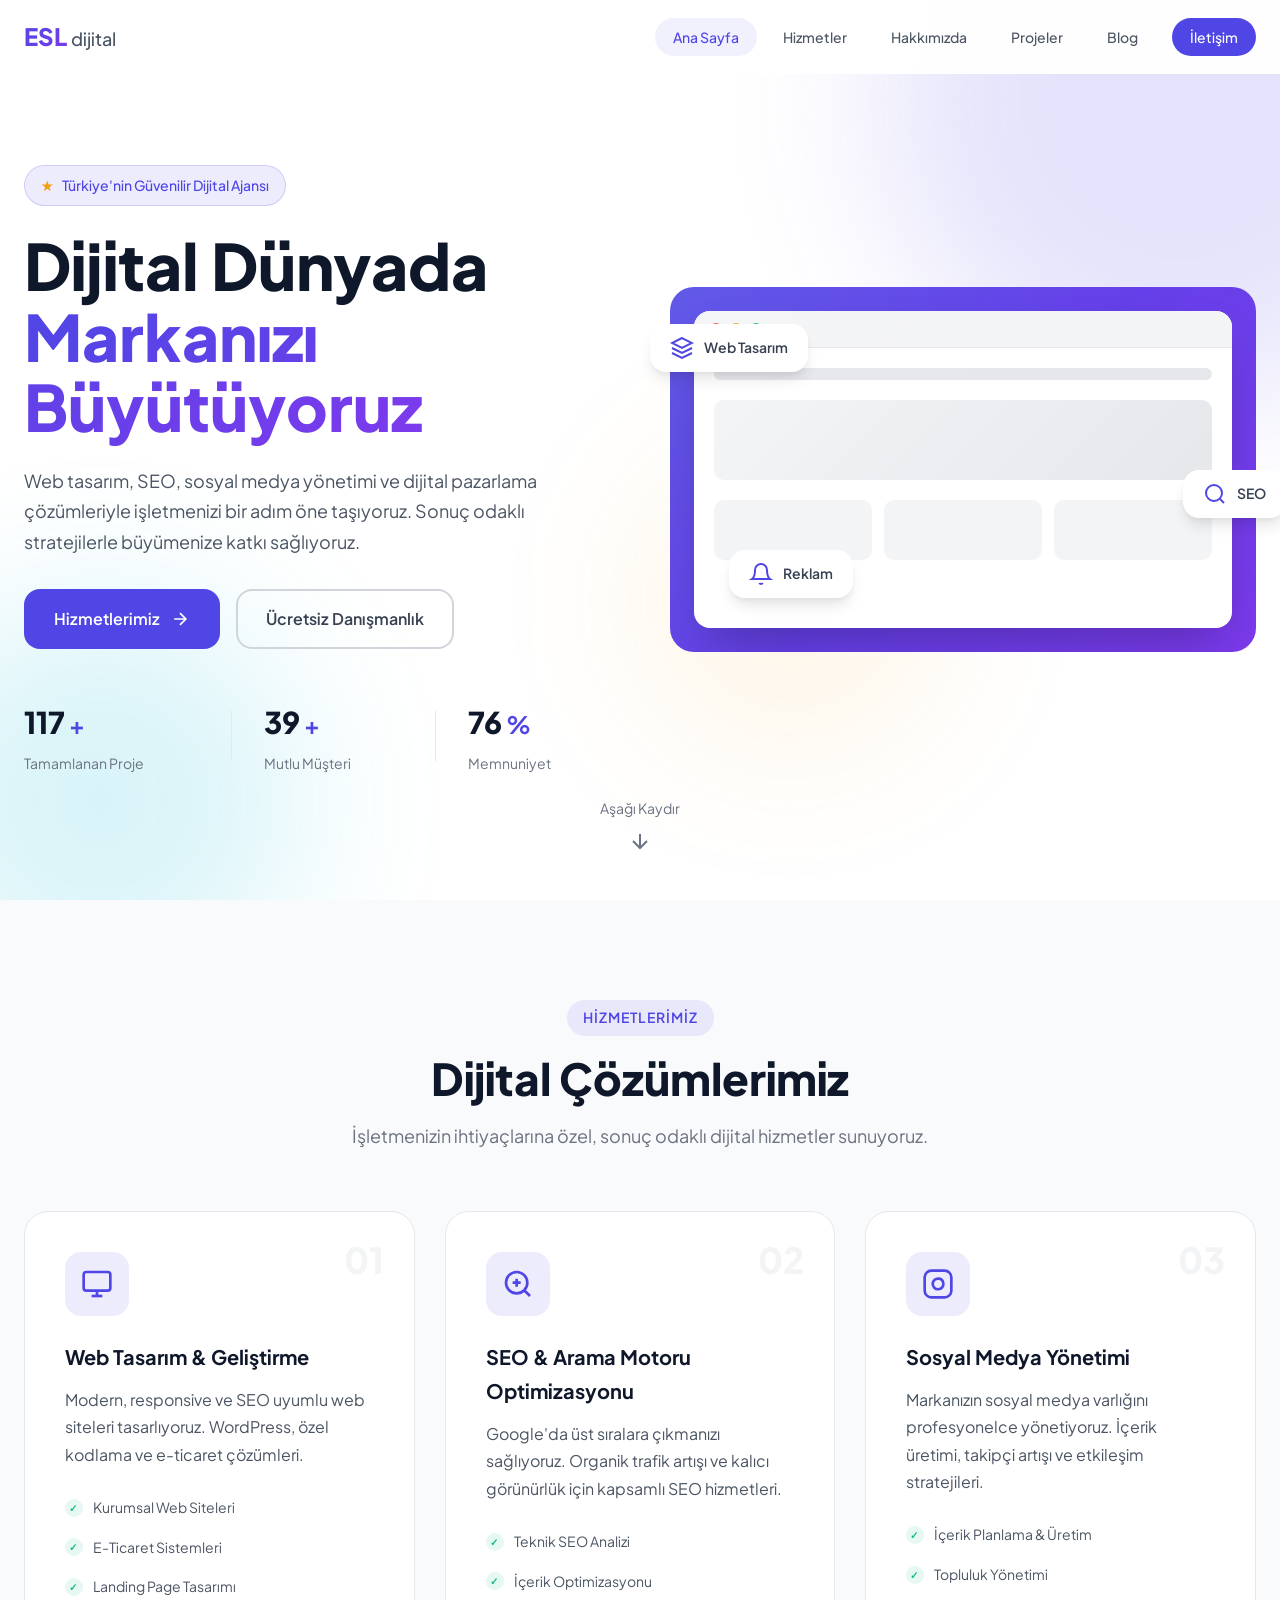
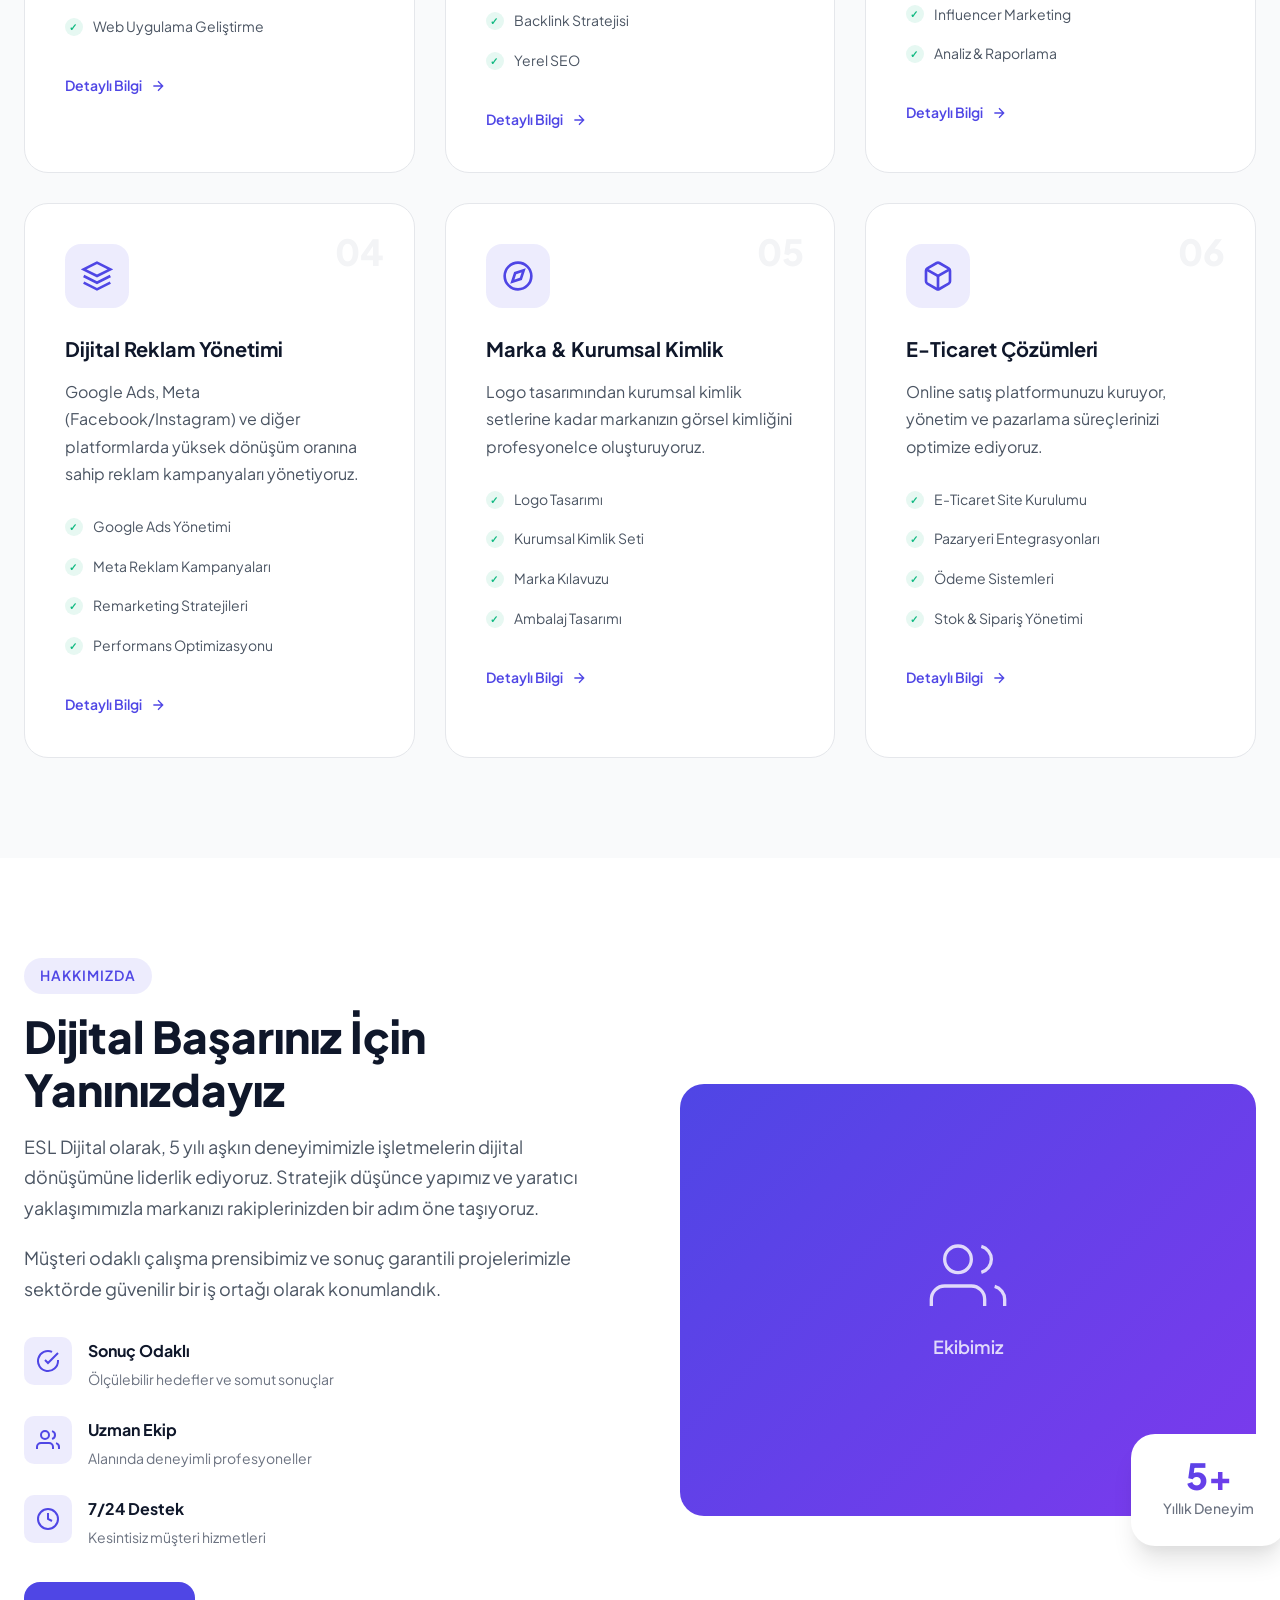
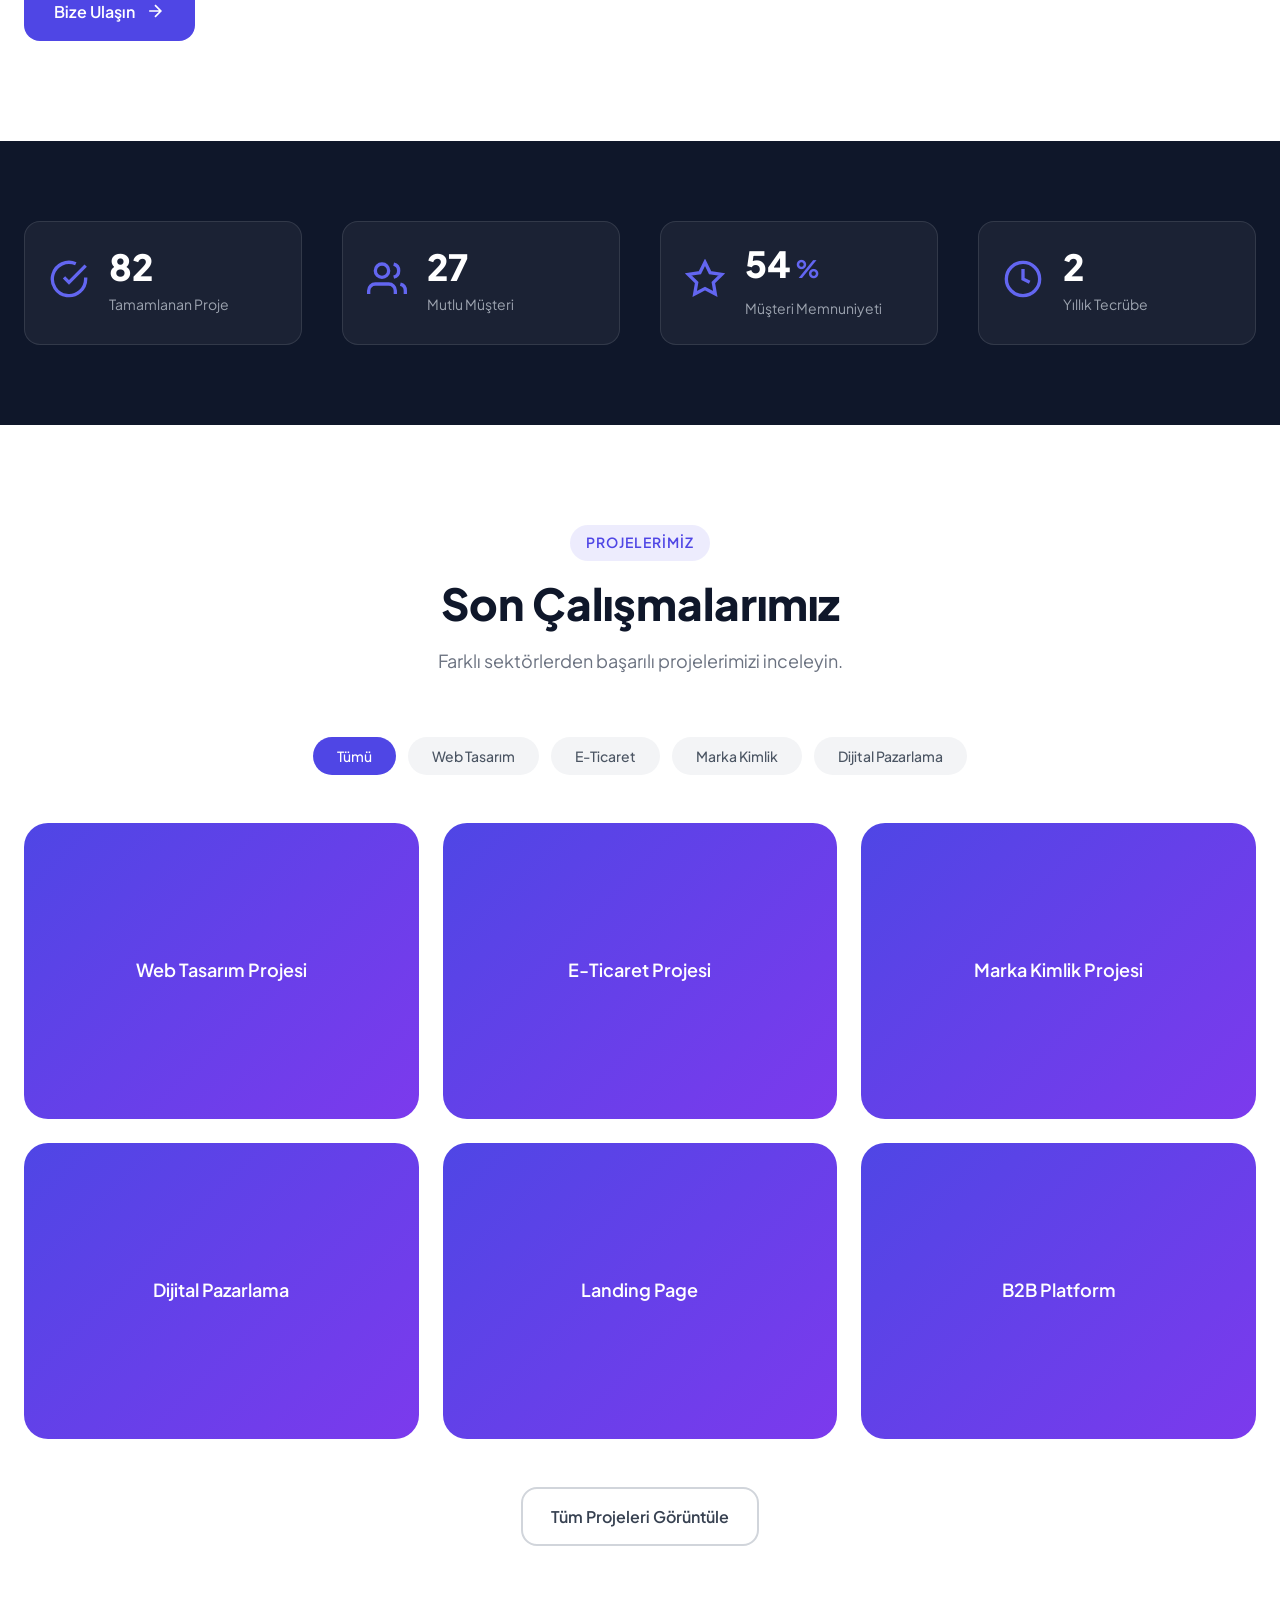
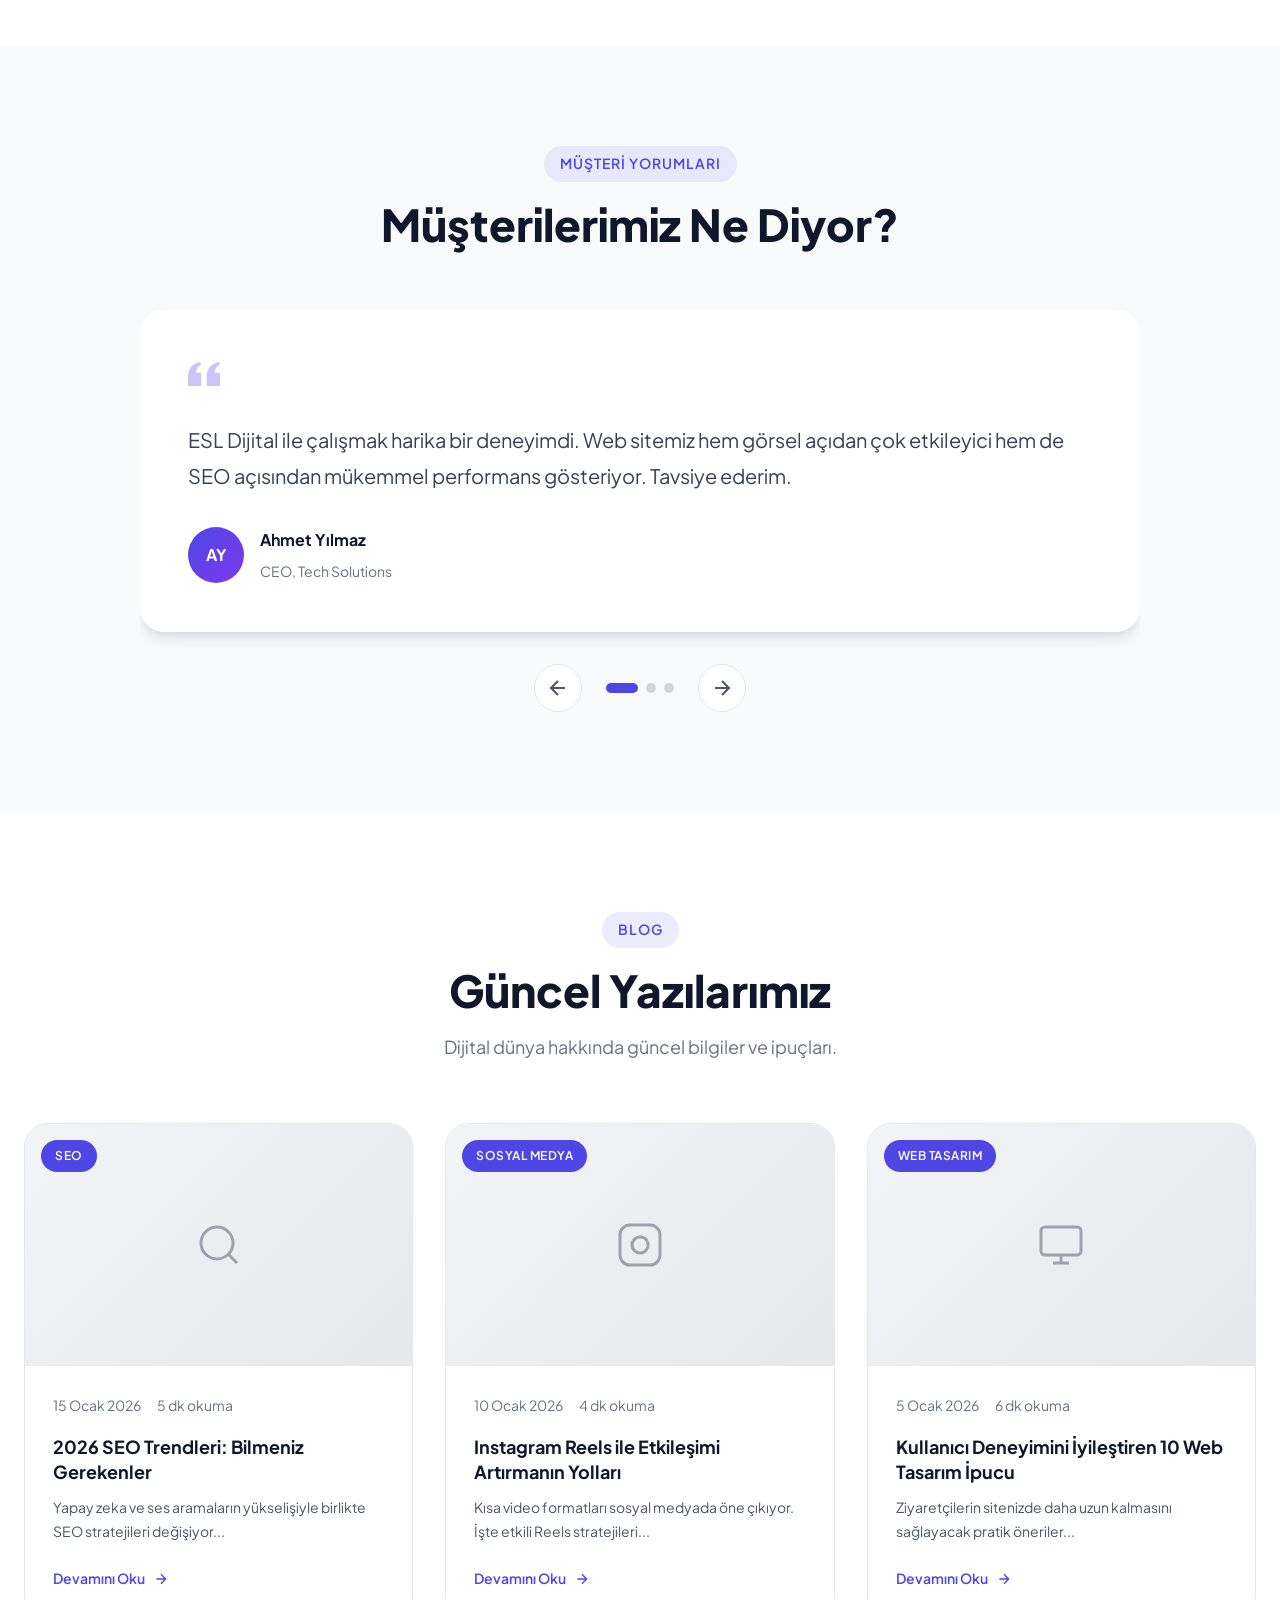
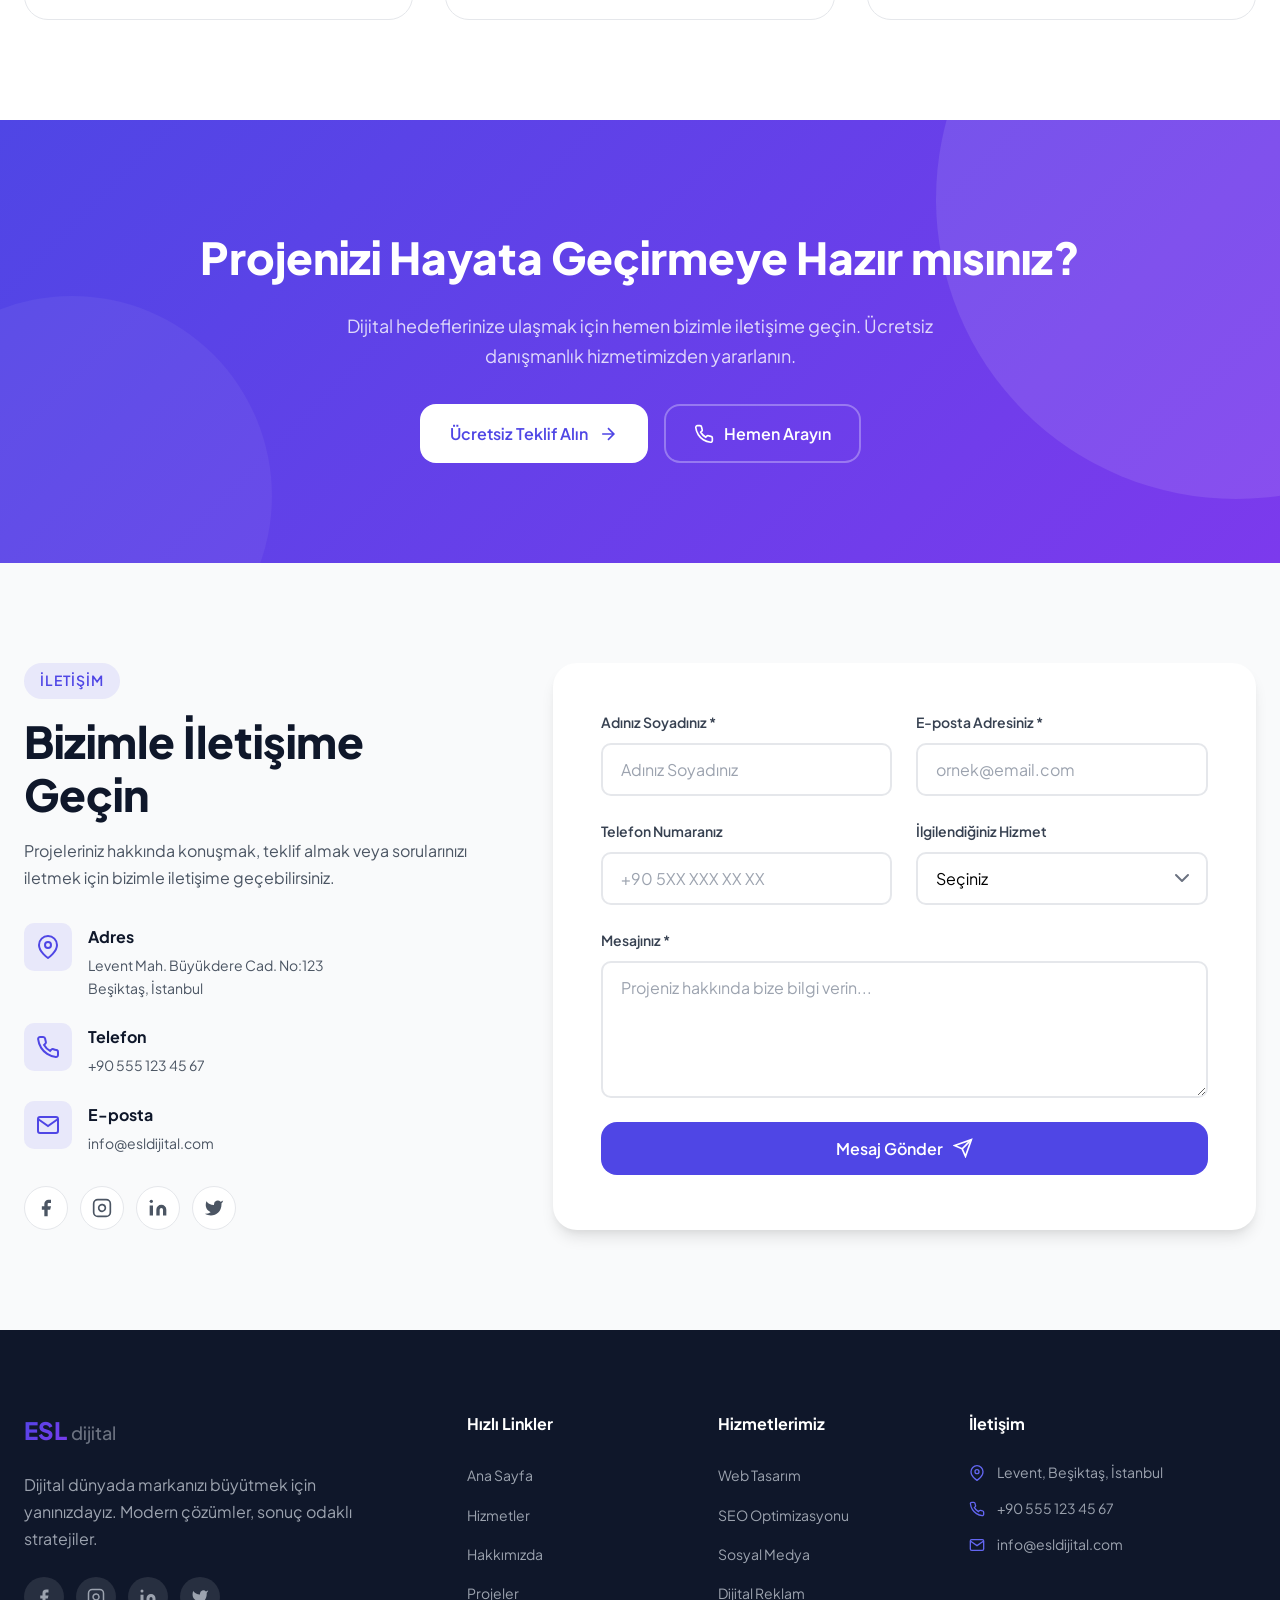
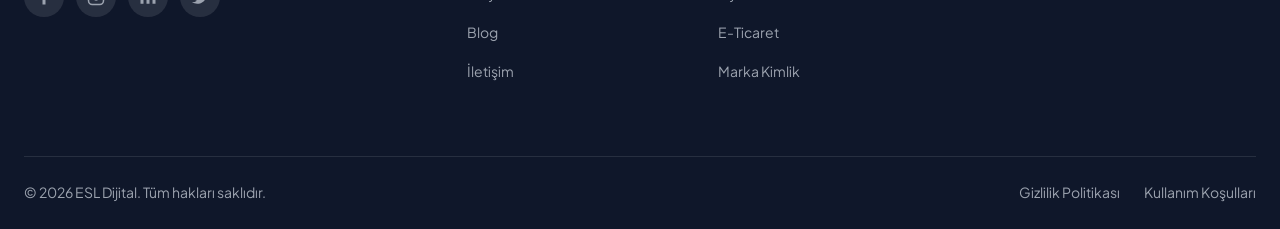
==== commit 4ca44076: "Redesign website as ESL Dijital style digital agency - Complete HTML restructure with modern semanti" ====
--- a/index.html
+++ b/index.html
@@ -3,113 +3,158 @@
 <head>
     <meta charset="UTF-8">
     <meta name="viewport" content="width=device-width, initial-scale=1.0">
-    <meta name="description" content="Ben Dilek - 18 Yıllık Deneyimli Profesyonel Tur Rehberi | Efes, Antik Kentler, Şehir Turları, Gastronomi ve VIP Turlar">
-    <meta name="keywords" content="tur rehberi, İzmir, Efes, antik kent turu, gastronomi turu, VIP tur, profesyonel rehber">
-    <title>Ben Dilek | Profesyonel Tur Rehberi</title>
+    <meta name="description" content="ESL Dijital - Profesyonel Web Tasarım, SEO, Dijital Pazarlama ve Sosyal Medya Yönetimi Hizmetleri. Markanızı dijital dünyada büyütüyoruz.">
+    <meta name="keywords" content="dijital ajans, web tasarım, seo, dijital pazarlama, sosyal medya, istanbul">
+    <meta name="author" content="ESL Dijital">
+    <meta name="robots" content="index, follow">
+
+    <!-- Open Graph -->
+    <meta property="og:title" content="ESL Dijital | Dijital Pazarlama Ajansı">
+    <meta property="og:description" content="Profesyonel dijital çözümlerle markanızı büyütüyoruz.">
+    <meta property="og:type" content="website">
+    <meta property="og:locale" content="tr_TR">
+
+    <title>ESL Dijital | Profesyonel Dijital Pazarlama Ajansı</title>
+
     <link rel="stylesheet" href="style.css">
     <link rel="preconnect" href="https://fonts.googleapis.com">
     <link rel="preconnect" href="https://fonts.gstatic.com" crossorigin>
-    <link href="https://fonts.googleapis.com/css2?family=Playfair+Display:wght@400;500;600;700&family=Inter:wght@300;400;500;600&display=swap" rel="stylesheet">
+    <link href="https://fonts.googleapis.com/css2?family=Plus+Jakarta+Sans:wght@300;400;500;600;700;800&display=swap" rel="stylesheet">
 </head>
 <body>
+    <!-- Preloader -->
+    <div class="preloader" id="preloader">
+        <div class="loader">
+            <span class="loader-text">ESL</span>
+        </div>
+    </div>
+
     <!-- Navigation -->
-    <nav class="navbar">
+    <nav class="navbar" id="navbar">
         <div class="container">
-            <a href="#" class="logo">BD</a>
-            <ul class="nav-menu">
-                <li><a href="#hakkimda" class="nav-link">Hakkımda</a></li>
+            <a href="#" class="logo">
+                <span class="logo-text">ESL</span>
+                <span class="logo-sub">dijital</span>
+            </a>
+            <ul class="nav-menu" id="navMenu">
+                <li><a href="#anasayfa" class="nav-link active">Ana Sayfa</a></li>
                 <li><a href="#hizmetler" class="nav-link">Hizmetler</a></li>
-                <li><a href="#turlar" class="nav-link">Turlar</a></li>
-                <li><a href="#iletisim" class="nav-link cta-btn">İletişim</a></li>
+                <li><a href="#hakkimizda" class="nav-link">Hakkımızda</a></li>
+                <li><a href="#projeler" class="nav-link">Projeler</a></li>
+                <li><a href="#blog" class="nav-link">Blog</a></li>
+                <li><a href="#iletisim" class="nav-link nav-cta">İletişim</a></li>
             </ul>
-            <div class="hamburger">
+            <button class="hamburger" id="hamburger" aria-label="Menü">
                 <span></span>
                 <span></span>
                 <span></span>
-            </div>
+            </button>
         </div>
     </nav>
 
     <!-- Hero Section -->
-    <section id="hero" class="hero">
-        <div class="hero-overlay"></div>
+    <section id="anasayfa" class="hero">
+        <div class="hero-bg">
+            <div class="hero-shape shape-1"></div>
+            <div class="hero-shape shape-2"></div>
+            <div class="hero-shape shape-3"></div>
+        </div>
         <div class="container">
             <div class="hero-content">
-                <span class="hero-tag">Profesyonel Tur Rehberi</span>
-                <h1 class="hero-title">Merhaba, Ben <span class="highlight">Ben Dilek</span></h1>
-                <p class="hero-subtitle">18 Yıllık Deneyim | İzmir & Efes</p>
-                <p class="hero-description">Antik Efes'in kapısında doğdum, tarihi ve kültürü sizinle paylaşmak için buradayım. Lisanslı profesyonel rehber olarak unutulmaz tur deneyimleri sunuyorum.</p>
+                <div class="hero-badge">
+                    <span class="badge-icon">★</span>
+                    <span>Türkiye'nin Güvenilir Dijital Ajansı</span>
+                </div>
+                <h1 class="hero-title">
+                    Dijital Dünyada<br>
+                    <span class="gradient-text">Markanızı Büyütüyoruz</span>
+                </h1>
+                <p class="hero-description">
+                    Web tasarım, SEO, sosyal medya yönetimi ve dijital pazarlama çözümleriyle
+                    işletmenizi bir adım öne taşıyoruz. Sonuç odaklı stratejilerle büyümenize katkı sağlıyoruz.
+                </p>
                 <div class="hero-buttons">
-                    <a href="#turlar" class="btn btn-primary">Turları Keşfet</a>
-                    <a href="#iletisim" class="btn btn-secondary">İletişime Geç</a>
-                </div>
-            </div>
-        </div>
-    </section>
-
-    <!-- About Section -->
-    <section id="hakkimda" class="about">
-        <div class="container">
-            <div class="section-header">
-                <span class="section-tag">Hakkımda</span>
-                <h2 class="section-title">Tarihe Tutkuyla Bağlı Bir Rehber</h2>
-            </div>
-            <div class="about-content">
-                <div class="about-image">
-                    <div class="image-placeholder">
-                        <span>Fotoğraf</span>
-                    </div>
-                    <div class="experience-badge">
-                        <span class="years">18</span>
-                        <span class="text">Yıl Deneyim</span>
-                    </div>
-                </div>
-                <div class="about-text">
-                    <p class="lead">Antik Efes kentinin hemen yakınında, İzmir'de doğdum ve büyüdüm. Tarih ve kültür tutkum, beni profesyonel tur rehberliğine yönlendirdi.</p>
-                    <p>18 yıldır Türkiye'nin dört bir yanından ve dünyanın farklı köşelerinden gelen misafirlerime, bu toprakların zengin tarihini ve eşsiz kültürünü anlatıyorum. Kültür ve Turizm Bakanlığı onaylı profesyonel rehber lisansıma sahibim.</p>
-                    <p>Her tur benim için yeni bir hikaye, her misafir yeni bir dostluk fırsatıdır. Sadece tarihi anlatmak değil, onu yaşatmak ve hissettirmek benim misyonum.</p>
-                    <div class="about-features">
-                        <div class="feature">
-                            <svg xmlns="http://www.w3.org/2000/svg" width="24" height="24" viewBox="0 0 24 24" fill="none" stroke="currentColor" stroke-width="2" stroke-linecap="round" stroke-linejoin="round">
-                                <path d="M22 11.08V12a10 10 0 1 1-5.93-9.14"></path>
-                                <polyline points="22 4 12 14.01 9 11.01"></polyline>
-                            </svg>
-                            <span>Lisanslı Profesyonel Rehber</span>
-                        </div>
-                        <div class="feature">
-                            <svg xmlns="http://www.w3.org/2000/svg" width="24" height="24" viewBox="0 0 24 24" fill="none" stroke="currentColor" stroke-width="2" stroke-linecap="round" stroke-linejoin="round">
-                                <path d="M22 11.08V12a10 10 0 1 1-5.93-9.14"></path>
-                                <polyline points="22 4 12 14.01 9 11.01"></polyline>
-                            </svg>
-                            <span>Tüm Türkiye Yetkili</span>
-                        </div>
-                        <div class="feature">
-                            <svg xmlns="http://www.w3.org/2000/svg" width="24" height="24" viewBox="0 0 24 24" fill="none" stroke="currentColor" stroke-width="2" stroke-linecap="round" stroke-linejoin="round">
-                                <path d="M22 11.08V12a10 10 0 1 1-5.93-9.14"></path>
-                                <polyline points="22 4 12 14.01 9 11.01"></polyline>
-                            </svg>
-                            <span>Çoklu Dil Desteği</span>
-                        </div>
-                    </div>
-                </div>
-            </div>
-            <div class="stats">
-                <div class="stat-item">
-                    <h3 class="stat-number">18+</h3>
-                    <p class="stat-label">Yıl Deneyim</p>
-                </div>
-                <div class="stat-item">
-                    <h3 class="stat-number">5000+</h3>
-                    <p class="stat-label">Mutlu Misafir</p>
-                </div>
-                <div class="stat-item">
-                    <h3 class="stat-number">500+</h3>
-                    <p class="stat-label">Tamamlanan Tur</p>
-                </div>
-                <div class="stat-item">
-                    <h3 class="stat-number">5★</h3>
-                    <p class="stat-label">Değerlendirme</p>
-                </div>
+                    <a href="#hizmetler" class="btn btn-primary">
+                        <span>Hizmetlerimiz</span>
+                        <svg width="20" height="20" viewBox="0 0 24 24" fill="none" stroke="currentColor" stroke-width="2">
+                            <path d="M5 12h14M12 5l7 7-7 7"/>
+                        </svg>
+                    </a>
+                    <a href="#iletisim" class="btn btn-outline">
+                        <span>Ücretsiz Danışmanlık</span>
+                    </a>
+                </div>
+                <div class="hero-stats">
+                    <div class="stat">
+                        <span class="stat-number" data-target="150">0</span>
+                        <span class="stat-plus">+</span>
+                        <span class="stat-label">Tamamlanan Proje</span>
+                    </div>
+                    <div class="stat-divider"></div>
+                    <div class="stat">
+                        <span class="stat-number" data-target="50">0</span>
+                        <span class="stat-plus">+</span>
+                        <span class="stat-label">Mutlu Müşteri</span>
+                    </div>
+                    <div class="stat-divider"></div>
+                    <div class="stat">
+                        <span class="stat-number" data-target="98">0</span>
+                        <span class="stat-plus">%</span>
+                        <span class="stat-label">Memnuniyet</span>
+                    </div>
+                </div>
+            </div>
+            <div class="hero-visual">
+                <div class="hero-image-wrapper">
+                    <div class="floating-card card-1">
+                        <svg width="24" height="24" viewBox="0 0 24 24" fill="none" stroke="currentColor" stroke-width="2">
+                            <path d="M12 2L2 7l10 5 10-5-10-5zM2 17l10 5 10-5M2 12l10 5 10-5"/>
+                        </svg>
+                        <span>Web Tasarım</span>
+                    </div>
+                    <div class="floating-card card-2">
+                        <svg width="24" height="24" viewBox="0 0 24 24" fill="none" stroke="currentColor" stroke-width="2">
+                            <circle cx="11" cy="11" r="8"/><path d="M21 21l-4.35-4.35"/>
+                        </svg>
+                        <span>SEO</span>
+                    </div>
+                    <div class="floating-card card-3">
+                        <svg width="24" height="24" viewBox="0 0 24 24" fill="none" stroke="currentColor" stroke-width="2">
+                            <path d="M18 8A6 6 0 0 0 6 8c0 7-3 9-3 9h18s-3-2-3-9"/>
+                            <path d="M13.73 21a2 2 0 0 1-3.46 0"/>
+                        </svg>
+                        <span>Reklam</span>
+                    </div>
+                    <div class="hero-main-visual">
+                        <div class="visual-gradient"></div>
+                        <div class="visual-content">
+                            <div class="browser-mockup">
+                                <div class="browser-header">
+                                    <span class="dot"></span>
+                                    <span class="dot"></span>
+                                    <span class="dot"></span>
+                                </div>
+                                <div class="browser-content">
+                                    <div class="mock-nav"></div>
+                                    <div class="mock-hero"></div>
+                                    <div class="mock-cards">
+                                        <div class="mock-card"></div>
+                                        <div class="mock-card"></div>
+                                        <div class="mock-card"></div>
+                                    </div>
+                                </div>
+                            </div>
+                        </div>
+                    </div>
+                </div>
+            </div>
+        </div>
+        <div class="scroll-indicator">
+            <span>Aşağı Kaydır</span>
+            <div class="scroll-arrow">
+                <svg width="24" height="24" viewBox="0 0 24 24" fill="none" stroke="currentColor" stroke-width="2">
+                    <path d="M12 5v14M19 12l-7 7-7-7"/>
+                </svg>
             </div>
         </div>
     </section>
@@ -118,161 +163,725 @@
     <section id="hizmetler" class="services">
         <div class="container">
             <div class="section-header">
-                <span class="section-tag">Hizmetler</span>
-                <h2 class="section-title">Sunduğum Tur Hizmetleri</h2>
-                <p class="section-description">Her bütçeye ve ilgi alanına uygun, özenle hazırlanmış tur programları</p>
+                <span class="section-badge">Hizmetlerimiz</span>
+                <h2 class="section-title">Dijital Çözümlerimiz</h2>
+                <p class="section-description">
+                    İşletmenizin ihtiyaçlarına özel, sonuç odaklı dijital hizmetler sunuyoruz.
+                </p>
             </div>
             <div class="services-grid">
-                <div class="service-card">
+                <!-- Service 1 -->
+                <article class="service-card" data-aos="fade-up">
                     <div class="service-icon">
-                        <svg xmlns="http://www.w3.org/2000/svg" width="48" height="48" viewBox="0 0 24 24" fill="none" stroke="currentColor" stroke-width="1.5" stroke-linecap="round" stroke-linejoin="round">
-                            <path d="M3 21h18"></path>
-                            <path d="M5 21V7l8-4v18"></path>
-                            <path d="M19 21V11l-6-4"></path>
-                            <path d="M9 9v.01"></path>
-                            <path d="M9 12v.01"></path>
-                            <path d="M9 15v.01"></path>
-                            <path d="M9 18v.01"></path>
-                        </svg>
-                    </div>
-                    <h3 class="service-title">Efes & Antik Kentler</h3>
-                    <p class="service-description">Efes, Bergama, Afrodisias, Hierapolis ve daha fazlası. Antik medeniyetlerin izinde unutulmaz bir yolculuk.</p>
+                        <svg width="32" height="32" viewBox="0 0 24 24" fill="none" stroke="currentColor" stroke-width="2">
+                            <rect x="2" y="3" width="20" height="14" rx="2" ry="2"/>
+                            <line x1="8" y1="21" x2="16" y2="21"/>
+                            <line x1="12" y1="17" x2="12" y2="21"/>
+                        </svg>
+                    </div>
+                    <div class="service-number">01</div>
+                    <h3 class="service-title">Web Tasarım & Geliştirme</h3>
+                    <p class="service-description">
+                        Modern, responsive ve SEO uyumlu web siteleri tasarlıyoruz.
+                        WordPress, özel kodlama ve e-ticaret çözümleri.
+                    </p>
                     <ul class="service-features">
-                        <li>Efes Antik Kenti</li>
-                        <li>Bergama Akropolü</li>
-                        <li>Afrodisias & Hierapolis</li>
-                        <li>Priene, Milet, Didim</li>
+                        <li>Kurumsal Web Siteleri</li>
+                        <li>E-Ticaret Sistemleri</li>
+                        <li>Landing Page Tasarımı</li>
+                        <li>Web Uygulama Geliştirme</li>
                     </ul>
-                </div>
-
-                <div class="service-card">
+                    <a href="#iletisim" class="service-link">
+                        <span>Detaylı Bilgi</span>
+                        <svg width="16" height="16" viewBox="0 0 24 24" fill="none" stroke="currentColor" stroke-width="2">
+                            <path d="M5 12h14M12 5l7 7-7 7"/>
+                        </svg>
+                    </a>
+                </article>
+
+                <!-- Service 2 -->
+                <article class="service-card" data-aos="fade-up" data-aos-delay="100">
                     <div class="service-icon">
-                        <svg xmlns="http://www.w3.org/2000/svg" width="48" height="48" viewBox="0 0 24 24" fill="none" stroke="currentColor" stroke-width="1.5" stroke-linecap="round" stroke-linejoin="round">
-                            <path d="M12 22s-8-4.5-8-11.8A8 8 0 0 1 12 2a8 8 0 0 1 8 8.2c0 7.3-8 11.8-8 11.8z"></path>
-                            <circle cx="12" cy="10" r="3"></circle>
-                        </svg>
-                    </div>
-                    <h3 class="service-title">Şehir Turları</h3>
-                    <p class="service-description">İzmir, İstanbul ve Türkiye'nin en güzel şehirlerini keşfedin. Yerel yaşamı ve kültürü yakından tanıyın.</p>
+                        <svg width="32" height="32" viewBox="0 0 24 24" fill="none" stroke="currentColor" stroke-width="2">
+                            <circle cx="11" cy="11" r="8"/>
+                            <path d="M21 21l-4.35-4.35"/>
+                            <path d="M11 8v6M8 11h6"/>
+                        </svg>
+                    </div>
+                    <div class="service-number">02</div>
+                    <h3 class="service-title">SEO & Arama Motoru Optimizasyonu</h3>
+                    <p class="service-description">
+                        Google'da üst sıralara çıkmanızı sağlıyoruz. Organik trafik artışı
+                        ve kalıcı görünürlük için kapsamlı SEO hizmetleri.
+                    </p>
                     <ul class="service-features">
-                        <li>İzmir Şehir Turu</li>
-                        <li>İstanbul Kültür Turu</li>
-                        <li>Kapadokya Turu</li>
-                        <li>Pamukkale Turu</li>
+                        <li>Teknik SEO Analizi</li>
+                        <li>İçerik Optimizasyonu</li>
+                        <li>Backlink Stratejisi</li>
+                        <li>Yerel SEO</li>
                     </ul>
-                </div>
-
-                <div class="service-card">
+                    <a href="#iletisim" class="service-link">
+                        <span>Detaylı Bilgi</span>
+                        <svg width="16" height="16" viewBox="0 0 24 24" fill="none" stroke="currentColor" stroke-width="2">
+                            <path d="M5 12h14M12 5l7 7-7 7"/>
+                        </svg>
+                    </a>
+                </article>
+
+                <!-- Service 3 -->
+                <article class="service-card" data-aos="fade-up" data-aos-delay="200">
                     <div class="service-icon">
-                        <svg xmlns="http://www.w3.org/2000/svg" width="48" height="48" viewBox="0 0 24 24" fill="none" stroke="currentColor" stroke-width="1.5" stroke-linecap="round" stroke-linejoin="round">
-                            <path d="M18 8h1a4 4 0 0 1 0 8h-1"></path>
-                            <path d="M2 8h16v9a4 4 0 0 1-4 4H6a4 4 0 0 1-4-4V8z"></path>
-                            <line x1="6" y1="1" x2="6" y2="4"></line>
-                            <line x1="10" y1="1" x2="10" y2="4"></line>
-                            <line x1="14" y1="1" x2="14" y2="4"></line>
-                        </svg>
-                    </div>
-                    <h3 class="service-title">Gastronomi Turları</h3>
-                    <p class="service-description">Ege mutfağının eşsiz lezzetleri, şarap tadımları ve yöresel yemek atölyeleri ile damak zevkinize hitap edin.</p>
+                        <svg width="32" height="32" viewBox="0 0 24 24" fill="none" stroke="currentColor" stroke-width="2">
+                            <rect x="2" y="2" width="20" height="20" rx="5" ry="5"/>
+                            <path d="M16 11.37A4 4 0 1 1 12.63 8 4 4 0 0 1 16 11.37z"/>
+                            <line x1="17.5" y1="6.5" x2="17.51" y2="6.5"/>
+                        </svg>
+                    </div>
+                    <div class="service-number">03</div>
+                    <h3 class="service-title">Sosyal Medya Yönetimi</h3>
+                    <p class="service-description">
+                        Markanızın sosyal medya varlığını profesyonelce yönetiyoruz.
+                        İçerik üretimi, takipçi artışı ve etkileşim stratejileri.
+                    </p>
                     <ul class="service-features">
-                        <li>Şirince Şarap Turu</li>
-                        <li>Ege Mutfağı Deneyimi</li>
-                        <li>Zeytinyağı Tadımı</li>
-                        <li>Yerel Pazar Turları</li>
+                        <li>İçerik Planlama & Üretim</li>
+                        <li>Topluluk Yönetimi</li>
+                        <li>Influencer Marketing</li>
+                        <li>Analiz & Raporlama</li>
                     </ul>
-                </div>
-
-                <div class="service-card featured">
-                    <div class="service-badge">Özel</div>
+                    <a href="#iletisim" class="service-link">
+                        <span>Detaylı Bilgi</span>
+                        <svg width="16" height="16" viewBox="0 0 24 24" fill="none" stroke="currentColor" stroke-width="2">
+                            <path d="M5 12h14M12 5l7 7-7 7"/>
+                        </svg>
+                    </a>
+                </article>
+
+                <!-- Service 4 -->
+                <article class="service-card" data-aos="fade-up" data-aos-delay="300">
                     <div class="service-icon">
-                        <svg xmlns="http://www.w3.org/2000/svg" width="48" height="48" viewBox="0 0 24 24" fill="none" stroke="currentColor" stroke-width="1.5" stroke-linecap="round" stroke-linejoin="round">
-                            <polygon points="12 2 15.09 8.26 22 9.27 17 14.14 18.18 21.02 12 17.77 5.82 21.02 7 14.14 2 9.27 8.91 8.26 12 2"></polygon>
-                        </svg>
-                    </div>
-                    <h3 class="service-title">Özel & VIP Turlar</h3>
-                    <p class="service-description">Tamamen size özel tasarlanmış, lüks ve konforlu tur deneyimleri. İsteklerinize göre özelleştirilmiş programlar.</p>
+                        <svg width="32" height="32" viewBox="0 0 24 24" fill="none" stroke="currentColor" stroke-width="2">
+                            <path d="M12 2L2 7l10 5 10-5-10-5z"/>
+                            <path d="M2 17l10 5 10-5"/>
+                            <path d="M2 12l10 5 10-5"/>
+                        </svg>
+                    </div>
+                    <div class="service-number">04</div>
+                    <h3 class="service-title">Dijital Reklam Yönetimi</h3>
+                    <p class="service-description">
+                        Google Ads, Meta (Facebook/Instagram) ve diğer platformlarda
+                        yüksek dönüşüm oranına sahip reklam kampanyaları yönetiyoruz.
+                    </p>
                     <ul class="service-features">
-                        <li>Özel Araç & Şoför</li>
-                        <li>Kişiye Özel Program</li>
-                        <li>VIP Transferler</li>
-                        <li>Özel Etkinlikler</li>
+                        <li>Google Ads Yönetimi</li>
+                        <li>Meta Reklam Kampanyaları</li>
+                        <li>Remarketing Stratejileri</li>
+                        <li>Performans Optimizasyonu</li>
                     </ul>
-                </div>
+                    <a href="#iletisim" class="service-link">
+                        <span>Detaylı Bilgi</span>
+                        <svg width="16" height="16" viewBox="0 0 24 24" fill="none" stroke="currentColor" stroke-width="2">
+                            <path d="M5 12h14M12 5l7 7-7 7"/>
+                        </svg>
+                    </a>
+                </article>
+
+                <!-- Service 5 -->
+                <article class="service-card" data-aos="fade-up" data-aos-delay="400">
+                    <div class="service-icon">
+                        <svg width="32" height="32" viewBox="0 0 24 24" fill="none" stroke="currentColor" stroke-width="2">
+                            <circle cx="12" cy="12" r="10"/>
+                            <polygon points="16.24 7.76 14.12 14.12 7.76 16.24 9.88 9.88 16.24 7.76"/>
+                        </svg>
+                    </div>
+                    <div class="service-number">05</div>
+                    <h3 class="service-title">Marka & Kurumsal Kimlik</h3>
+                    <p class="service-description">
+                        Logo tasarımından kurumsal kimlik setlerine kadar markanızın
+                        görsel kimliğini profesyonelce oluşturuyoruz.
+                    </p>
+                    <ul class="service-features">
+                        <li>Logo Tasarımı</li>
+                        <li>Kurumsal Kimlik Seti</li>
+                        <li>Marka Kılavuzu</li>
+                        <li>Ambalaj Tasarımı</li>
+                    </ul>
+                    <a href="#iletisim" class="service-link">
+                        <span>Detaylı Bilgi</span>
+                        <svg width="16" height="16" viewBox="0 0 24 24" fill="none" stroke="currentColor" stroke-width="2">
+                            <path d="M5 12h14M12 5l7 7-7 7"/>
+                        </svg>
+                    </a>
+                </article>
+
+                <!-- Service 6 -->
+                <article class="service-card" data-aos="fade-up" data-aos-delay="500">
+                    <div class="service-icon">
+                        <svg width="32" height="32" viewBox="0 0 24 24" fill="none" stroke="currentColor" stroke-width="2">
+                            <path d="M21 16V8a2 2 0 0 0-1-1.73l-7-4a2 2 0 0 0-2 0l-7 4A2 2 0 0 0 3 8v8a2 2 0 0 0 1 1.73l7 4a2 2 0 0 0 2 0l7-4A2 2 0 0 0 21 16z"/>
+                            <polyline points="3.27 6.96 12 12.01 20.73 6.96"/>
+                            <line x1="12" y1="22.08" x2="12" y2="12"/>
+                        </svg>
+                    </div>
+                    <div class="service-number">06</div>
+                    <h3 class="service-title">E-Ticaret Çözümleri</h3>
+                    <p class="service-description">
+                        Online satış platformunuzu kuruyor, yönetim ve pazarlama
+                        süreçlerinizi optimize ediyoruz.
+                    </p>
+                    <ul class="service-features">
+                        <li>E-Ticaret Site Kurulumu</li>
+                        <li>Pazaryeri Entegrasyonları</li>
+                        <li>Ödeme Sistemleri</li>
+                        <li>Stok & Sipariş Yönetimi</li>
+                    </ul>
+                    <a href="#iletisim" class="service-link">
+                        <span>Detaylı Bilgi</span>
+                        <svg width="16" height="16" viewBox="0 0 24 24" fill="none" stroke="currentColor" stroke-width="2">
+                            <path d="M5 12h14M12 5l7 7-7 7"/>
+                        </svg>
+                    </a>
+                </article>
             </div>
         </div>
     </section>
 
-    <!-- Tours Section -->
-    <section id="turlar" class="tours">
+    <!-- About Section -->
+    <section id="hakkimizda" class="about">
+        <div class="container">
+            <div class="about-grid">
+                <div class="about-content">
+                    <span class="section-badge">Hakkımızda</span>
+                    <h2 class="section-title">Dijital Başarınız İçin Yanınızdayız</h2>
+                    <p class="about-text">
+                        ESL Dijital olarak, 5 yılı aşkın deneyimimizle işletmelerin dijital
+                        dönüşümüne liderlik ediyoruz. Stratejik düşünce yapımız ve yaratıcı
+                        yaklaşımımızla markanızı rakiplerinizden bir adım öne taşıyoruz.
+                    </p>
+                    <p class="about-text">
+                        Müşteri odaklı çalışma prensibimiz ve sonuç garantili projelerimizle
+                        sektörde güvenilir bir iş ortağı olarak konumlandık.
+                    </p>
+                    <div class="about-features">
+                        <div class="feature">
+                            <div class="feature-icon">
+                                <svg width="24" height="24" viewBox="0 0 24 24" fill="none" stroke="currentColor" stroke-width="2">
+                                    <path d="M22 11.08V12a10 10 0 1 1-5.93-9.14"/>
+                                    <polyline points="22 4 12 14.01 9 11.01"/>
+                                </svg>
+                            </div>
+                            <div class="feature-text">
+                                <h4>Sonuç Odaklı</h4>
+                                <p>Ölçülebilir hedefler ve somut sonuçlar</p>
+                            </div>
+                        </div>
+                        <div class="feature">
+                            <div class="feature-icon">
+                                <svg width="24" height="24" viewBox="0 0 24 24" fill="none" stroke="currentColor" stroke-width="2">
+                                    <path d="M17 21v-2a4 4 0 0 0-4-4H5a4 4 0 0 0-4 4v2"/>
+                                    <circle cx="9" cy="7" r="4"/>
+                                    <path d="M23 21v-2a4 4 0 0 0-3-3.87"/>
+                                    <path d="M16 3.13a4 4 0 0 1 0 7.75"/>
+                                </svg>
+                            </div>
+                            <div class="feature-text">
+                                <h4>Uzman Ekip</h4>
+                                <p>Alanında deneyimli profesyoneller</p>
+                            </div>
+                        </div>
+                        <div class="feature">
+                            <div class="feature-icon">
+                                <svg width="24" height="24" viewBox="0 0 24 24" fill="none" stroke="currentColor" stroke-width="2">
+                                    <circle cx="12" cy="12" r="10"/>
+                                    <polyline points="12 6 12 12 16 14"/>
+                                </svg>
+                            </div>
+                            <div class="feature-text">
+                                <h4>7/24 Destek</h4>
+                                <p>Kesintisiz müşteri hizmetleri</p>
+                            </div>
+                        </div>
+                    </div>
+                    <a href="#iletisim" class="btn btn-primary">
+                        <span>Bize Ulaşın</span>
+                        <svg width="20" height="20" viewBox="0 0 24 24" fill="none" stroke="currentColor" stroke-width="2">
+                            <path d="M5 12h14M12 5l7 7-7 7"/>
+                        </svg>
+                    </a>
+                </div>
+                <div class="about-visual">
+                    <div class="about-image-wrapper">
+                        <div class="about-image">
+                            <div class="image-placeholder">
+                                <svg width="80" height="80" viewBox="0 0 24 24" fill="none" stroke="currentColor" stroke-width="1">
+                                    <path d="M17 21v-2a4 4 0 0 0-4-4H5a4 4 0 0 0-4 4v2"/>
+                                    <circle cx="9" cy="7" r="4"/>
+                                    <path d="M23 21v-2a4 4 0 0 0-3-3.87"/>
+                                    <path d="M16 3.13a4 4 0 0 1 0 7.75"/>
+                                </svg>
+                                <span>Ekibimiz</span>
+                            </div>
+                        </div>
+                        <div class="experience-badge">
+                            <span class="exp-number">5+</span>
+                            <span class="exp-text">Yıllık Deneyim</span>
+                        </div>
+                    </div>
+                </div>
+            </div>
+        </div>
+    </section>
+
+    <!-- Stats Section -->
+    <section class="stats-section">
+        <div class="container">
+            <div class="stats-grid">
+                <div class="stat-card">
+                    <div class="stat-icon">
+                        <svg width="40" height="40" viewBox="0 0 24 24" fill="none" stroke="currentColor" stroke-width="2">
+                            <path d="M22 11.08V12a10 10 0 1 1-5.93-9.14"/>
+                            <polyline points="22 4 12 14.01 9 11.01"/>
+                        </svg>
+                    </div>
+                    <div class="stat-content">
+                        <span class="stat-number" data-target="150">0</span>
+                        <span class="stat-label">Tamamlanan Proje</span>
+                    </div>
+                </div>
+                <div class="stat-card">
+                    <div class="stat-icon">
+                        <svg width="40" height="40" viewBox="0 0 24 24" fill="none" stroke="currentColor" stroke-width="2">
+                            <path d="M17 21v-2a4 4 0 0 0-4-4H5a4 4 0 0 0-4 4v2"/>
+                            <circle cx="9" cy="7" r="4"/>
+                            <path d="M23 21v-2a4 4 0 0 0-3-3.87"/>
+                            <path d="M16 3.13a4 4 0 0 1 0 7.75"/>
+                        </svg>
+                    </div>
+                    <div class="stat-content">
+                        <span class="stat-number" data-target="50">0</span>
+                        <span class="stat-label">Mutlu Müşteri</span>
+                    </div>
+                </div>
+                <div class="stat-card">
+                    <div class="stat-icon">
+                        <svg width="40" height="40" viewBox="0 0 24 24" fill="none" stroke="currentColor" stroke-width="2">
+                            <polygon points="12 2 15.09 8.26 22 9.27 17 14.14 18.18 21.02 12 17.77 5.82 21.02 7 14.14 2 9.27 8.91 8.26 12 2"/>
+                        </svg>
+                    </div>
+                    <div class="stat-content">
+                        <span class="stat-number" data-target="98">0</span>
+                        <span class="stat-percent">%</span>
+                        <span class="stat-label">Müşteri Memnuniyeti</span>
+                    </div>
+                </div>
+                <div class="stat-card">
+                    <div class="stat-icon">
+                        <svg width="40" height="40" viewBox="0 0 24 24" fill="none" stroke="currentColor" stroke-width="2">
+                            <circle cx="12" cy="12" r="10"/>
+                            <polyline points="12 6 12 12 16 14"/>
+                        </svg>
+                    </div>
+                    <div class="stat-content">
+                        <span class="stat-number" data-target="5">0</span>
+                        <span class="stat-label">Yıllık Tecrübe</span>
+                    </div>
+                </div>
+            </div>
+        </div>
+    </section>
+
+    <!-- Portfolio Section -->
+    <section id="projeler" class="portfolio">
         <div class="container">
             <div class="section-header">
-                <span class="section-tag">Popüler Turlar</span>
-                <h2 class="section-title">En Çok Tercih Edilen Turlar</h2>
-            </div>
-            <div class="tours-grid">
-                <div class="tour-card">
-                    <div class="tour-image">
-                        <div class="placeholder-image">Efes Antik Kenti</div>
-                        <div class="tour-duration">Tam Gün</div>
-                    </div>
-                    <div class="tour-info">
-                        <h3>Efes Antik Kenti Turu</h3>
-                        <p>Dünyanın en iyi korunmuş antik kentlerinden birini keşfedin. Celsus Kütüphanesi, Büyük Tiyatro ve daha fazlası.</p>
-                        <div class="tour-meta">
-                            <span><svg xmlns="http://www.w3.org/2000/svg" width="16" height="16" viewBox="0 0 24 24" fill="none" stroke="currentColor" stroke-width="2"><circle cx="12" cy="12" r="10"></circle><polyline points="12 6 12 12 16 14"></polyline></svg> 6-8 Saat</span>
-                            <span><svg xmlns="http://www.w3.org/2000/svg" width="16" height="16" viewBox="0 0 24 24" fill="none" stroke="currentColor" stroke-width="2"><path d="M17 21v-2a4 4 0 0 0-4-4H5a4 4 0 0 0-4 4v2"></path><circle cx="9" cy="7" r="4"></circle><path d="M23 21v-2a4 4 0 0 0-3-3.87"></path><path d="M16 3.13a4 4 0 0 1 0 7.75"></path></svg> 1-15 Kişi</span>
-                        </div>
-                    </div>
-                </div>
-
-                <div class="tour-card">
-                    <div class="tour-image">
-                        <div class="placeholder-image">Şirince Köyü</div>
-                        <div class="tour-duration">Yarım Gün</div>
-                    </div>
-                    <div class="tour-info">
-                        <h3>Şirince Köyü & Şarap Turu</h3>
-                        <p>Tarihi Rum köyü Şirince'de yerel şarapları tadın, el sanatlarını keşfedin ve muhteşem manzaranın tadını çıkarın.</p>
-                        <div class="tour-meta">
-                            <span><svg xmlns="http://www.w3.org/2000/svg" width="16" height="16" viewBox="0 0 24 24" fill="none" stroke="currentColor" stroke-width="2"><circle cx="12" cy="12" r="10"></circle><polyline points="12 6 12 12 16 14"></polyline></svg> 4-5 Saat</span>
-                            <span><svg xmlns="http://www.w3.org/2000/svg" width="16" height="16" viewBox="0 0 24 24" fill="none" stroke="currentColor" stroke-width="2"><path d="M17 21v-2a4 4 0 0 0-4-4H5a4 4 0 0 0-4 4v2"></path><circle cx="9" cy="7" r="4"></circle><path d="M23 21v-2a4 4 0 0 0-3-3.87"></path><path d="M16 3.13a4 4 0 0 1 0 7.75"></path></svg> 1-10 Kişi</span>
-                        </div>
-                    </div>
-                </div>
-
-                <div class="tour-card">
-                    <div class="tour-image">
-                        <div class="placeholder-image">Pamukkale</div>
-                        <div class="tour-duration">Tam Gün</div>
-                    </div>
-                    <div class="tour-info">
-                        <h3>Pamukkale & Hierapolis</h3>
-                        <p>Beyaz travertenlerin büyüsüne kapılın ve antik Hierapolis kentini gezin. Kleopatra Havuzu'nda yüzme fırsatı.</p>
-                        <div class="tour-meta">
-                            <span><svg xmlns="http://www.w3.org/2000/svg" width="16" height="16" viewBox="0 0 24 24" fill="none" stroke="currentColor" stroke-width="2"><circle cx="12" cy="12" r="10"></circle><polyline points="12 6 12 12 16 14"></polyline></svg> 10-12 Saat</span>
-                            <span><svg xmlns="http://www.w3.org/2000/svg" width="16" height="16" viewBox="0 0 24 24" fill="none" stroke="currentColor" stroke-width="2"><path d="M17 21v-2a4 4 0 0 0-4-4H5a4 4 0 0 0-4 4v2"></path><circle cx="9" cy="7" r="4"></circle><path d="M23 21v-2a4 4 0 0 0-3-3.87"></path><path d="M16 3.13a4 4 0 0 1 0 7.75"></path></svg> 1-15 Kişi</span>
-                        </div>
-                    </div>
-                </div>
-
-                <div class="tour-card">
-                    <div class="tour-image">
-                        <div class="placeholder-image">Bergama</div>
-                        <div class="tour-duration">Tam Gün</div>
-                    </div>
-                    <div class="tour-info">
-                        <h3>Bergama Akropol Turu</h3>
-                        <p>Helenistik dönemin en önemli merkezlerinden Bergama'yı keşfedin. Akropol, Asklepion ve Kızıl Avlu.</p>
-                        <div class="tour-meta">
-                            <span><svg xmlns="http://www.w3.org/2000/svg" width="16" height="16" viewBox="0 0 24 24" fill="none" stroke="currentColor" stroke-width="2"><circle cx="12" cy="12" r="10"></circle><polyline points="12 6 12 12 16 14"></polyline></svg> 7-8 Saat</span>
-                            <span><svg xmlns="http://www.w3.org/2000/svg" width="16" height="16" viewBox="0 0 24 24" fill="none" stroke="currentColor" stroke-width="2"><path d="M17 21v-2a4 4 0 0 0-4-4H5a4 4 0 0 0-4 4v2"></path><circle cx="9" cy="7" r="4"></circle><path d="M23 21v-2a4 4 0 0 0-3-3.87"></path><path d="M16 3.13a4 4 0 0 1 0 7.75"></path></svg> 1-12 Kişi</span>
-                        </div>
-                    </div>
-                </div>
-            </div>
-            <div class="tours-cta">
-                <p>Özel tur programı mı istiyorsunuz?</p>
-                <a href="#iletisim" class="btn btn-primary">Teklif Alın</a>
+                <span class="section-badge">Projelerimiz</span>
+                <h2 class="section-title">Son Çalışmalarımız</h2>
+                <p class="section-description">
+                    Farklı sektörlerden başarılı projelerimizi inceleyin.
+                </p>
+            </div>
+            <div class="portfolio-filter">
+                <button class="filter-btn active" data-filter="all">Tümü</button>
+                <button class="filter-btn" data-filter="web">Web Tasarım</button>
+                <button class="filter-btn" data-filter="ecommerce">E-Ticaret</button>
+                <button class="filter-btn" data-filter="branding">Marka Kimlik</button>
+                <button class="filter-btn" data-filter="digital">Dijital Pazarlama</button>
+            </div>
+            <div class="portfolio-grid">
+                <!-- Project 1 -->
+                <article class="portfolio-item" data-category="web">
+                    <div class="portfolio-image">
+                        <div class="image-placeholder-project">
+                            <span>Web Tasarım Projesi</span>
+                        </div>
+                        <div class="portfolio-overlay">
+                            <div class="overlay-content">
+                                <span class="project-category">Web Tasarım</span>
+                                <h3 class="project-title">Kurumsal Web Sitesi</h3>
+                                <p class="project-desc">Modern ve responsive kurumsal web sitesi tasarımı</p>
+                                <a href="#" class="project-link">
+                                    <svg width="20" height="20" viewBox="0 0 24 24" fill="none" stroke="currentColor" stroke-width="2">
+                                        <path d="M18 13v6a2 2 0 0 1-2 2H5a2 2 0 0 1-2-2V8a2 2 0 0 1 2-2h6"/>
+                                        <polyline points="15 3 21 3 21 9"/>
+                                        <line x1="10" y1="14" x2="21" y2="3"/>
+                                    </svg>
+                                </a>
+                            </div>
+                        </div>
+                    </div>
+                </article>
+
+                <!-- Project 2 -->
+                <article class="portfolio-item" data-category="ecommerce">
+                    <div class="portfolio-image">
+                        <div class="image-placeholder-project">
+                            <span>E-Ticaret Projesi</span>
+                        </div>
+                        <div class="portfolio-overlay">
+                            <div class="overlay-content">
+                                <span class="project-category">E-Ticaret</span>
+                                <h3 class="project-title">Online Mağaza</h3>
+                                <p class="project-desc">Tam entegreli e-ticaret platformu</p>
+                                <a href="#" class="project-link">
+                                    <svg width="20" height="20" viewBox="0 0 24 24" fill="none" stroke="currentColor" stroke-width="2">
+                                        <path d="M18 13v6a2 2 0 0 1-2 2H5a2 2 0 0 1-2-2V8a2 2 0 0 1 2-2h6"/>
+                                        <polyline points="15 3 21 3 21 9"/>
+                                        <line x1="10" y1="14" x2="21" y2="3"/>
+                                    </svg>
+                                </a>
+                            </div>
+                        </div>
+                    </div>
+                </article>
+
+                <!-- Project 3 -->
+                <article class="portfolio-item" data-category="branding">
+                    <div class="portfolio-image">
+                        <div class="image-placeholder-project">
+                            <span>Marka Kimlik Projesi</span>
+                        </div>
+                        <div class="portfolio-overlay">
+                            <div class="overlay-content">
+                                <span class="project-category">Marka Kimlik</span>
+                                <h3 class="project-title">Kurumsal Kimlik</h3>
+                                <p class="project-desc">Logo ve kurumsal kimlik seti tasarımı</p>
+                                <a href="#" class="project-link">
+                                    <svg width="20" height="20" viewBox="0 0 24 24" fill="none" stroke="currentColor" stroke-width="2">
+                                        <path d="M18 13v6a2 2 0 0 1-2 2H5a2 2 0 0 1-2-2V8a2 2 0 0 1 2-2h6"/>
+                                        <polyline points="15 3 21 3 21 9"/>
+                                        <line x1="10" y1="14" x2="21" y2="3"/>
+                                    </svg>
+                                </a>
+                            </div>
+                        </div>
+                    </div>
+                </article>
+
+                <!-- Project 4 -->
+                <article class="portfolio-item" data-category="digital">
+                    <div class="portfolio-image">
+                        <div class="image-placeholder-project">
+                            <span>Dijital Pazarlama</span>
+                        </div>
+                        <div class="portfolio-overlay">
+                            <div class="overlay-content">
+                                <span class="project-category">Dijital Pazarlama</span>
+                                <h3 class="project-title">Sosyal Medya Kampanyası</h3>
+                                <p class="project-desc">%200 etkileşim artışı sağlanan kampanya</p>
+                                <a href="#" class="project-link">
+                                    <svg width="20" height="20" viewBox="0 0 24 24" fill="none" stroke="currentColor" stroke-width="2">
+                                        <path d="M18 13v6a2 2 0 0 1-2 2H5a2 2 0 0 1-2-2V8a2 2 0 0 1 2-2h6"/>
+                                        <polyline points="15 3 21 3 21 9"/>
+                                        <line x1="10" y1="14" x2="21" y2="3"/>
+                                    </svg>
+                                </a>
+                            </div>
+                        </div>
+                    </div>
+                </article>
+
+                <!-- Project 5 -->
+                <article class="portfolio-item" data-category="web">
+                    <div class="portfolio-image">
+                        <div class="image-placeholder-project">
+                            <span>Landing Page</span>
+                        </div>
+                        <div class="portfolio-overlay">
+                            <div class="overlay-content">
+                                <span class="project-category">Web Tasarım</span>
+                                <h3 class="project-title">Landing Page</h3>
+                                <p class="project-desc">Yüksek dönüşüm oranlı landing page</p>
+                                <a href="#" class="project-link">
+                                    <svg width="20" height="20" viewBox="0 0 24 24" fill="none" stroke="currentColor" stroke-width="2">
+                                        <path d="M18 13v6a2 2 0 0 1-2 2H5a2 2 0 0 1-2-2V8a2 2 0 0 1 2-2h6"/>
+                                        <polyline points="15 3 21 3 21 9"/>
+                                        <line x1="10" y1="14" x2="21" y2="3"/>
+                                    </svg>
+                                </a>
+                            </div>
+                        </div>
+                    </div>
+                </article>
+
+                <!-- Project 6 -->
+                <article class="portfolio-item" data-category="ecommerce">
+                    <div class="portfolio-image">
+                        <div class="image-placeholder-project">
+                            <span>B2B Platform</span>
+                        </div>
+                        <div class="portfolio-overlay">
+                            <div class="overlay-content">
+                                <span class="project-category">E-Ticaret</span>
+                                <h3 class="project-title">B2B E-Ticaret</h3>
+                                <p class="project-desc">Toptan satış e-ticaret platformu</p>
+                                <a href="#" class="project-link">
+                                    <svg width="20" height="20" viewBox="0 0 24 24" fill="none" stroke="currentColor" stroke-width="2">
+                                        <path d="M18 13v6a2 2 0 0 1-2 2H5a2 2 0 0 1-2-2V8a2 2 0 0 1 2-2h6"/>
+                                        <polyline points="15 3 21 3 21 9"/>
+                                        <line x1="10" y1="14" x2="21" y2="3"/>
+                                    </svg>
+                                </a>
+                            </div>
+                        </div>
+                    </div>
+                </article>
+            </div>
+            <div class="portfolio-cta">
+                <a href="#iletisim" class="btn btn-outline">
+                    <span>Tüm Projeleri Görüntüle</span>
+                </a>
+            </div>
+        </div>
+    </section>
+
+    <!-- Testimonials Section -->
+    <section class="testimonials">
+        <div class="container">
+            <div class="section-header">
+                <span class="section-badge">Müşteri Yorumları</span>
+                <h2 class="section-title">Müşterilerimiz Ne Diyor?</h2>
+            </div>
+            <div class="testimonials-slider" id="testimonialSlider">
+                <div class="testimonial-track">
+                    <!-- Testimonial 1 -->
+                    <div class="testimonial-card">
+                        <div class="testimonial-content">
+                            <div class="quote-icon">
+                                <svg width="32" height="32" viewBox="0 0 24 24" fill="currentColor">
+                                    <path d="M14.017 21v-7.391c0-5.704 3.731-9.57 8.983-10.609l.995 2.151c-2.432.917-3.995 3.638-3.995 5.849h4v10h-9.983zm-14.017 0v-7.391c0-5.704 3.748-9.57 9-10.609l.996 2.151c-2.433.917-3.996 3.638-3.996 5.849h3.983v10h-9.983z"/>
+                                </svg>
+                            </div>
+                            <p class="testimonial-text">
+                                ESL Dijital ile çalışmak harika bir deneyimdi. Web sitemiz hem görsel açıdan
+                                çok etkileyici hem de SEO açısından mükemmel performans gösteriyor. Tavsiye ederim.
+                            </p>
+                        </div>
+                        <div class="testimonial-author">
+                            <div class="author-avatar">
+                                <span>AY</span>
+                            </div>
+                            <div class="author-info">
+                                <h4 class="author-name">Ahmet Yılmaz</h4>
+                                <span class="author-title">CEO, Tech Solutions</span>
+                            </div>
+                        </div>
+                    </div>
+
+                    <!-- Testimonial 2 -->
+                    <div class="testimonial-card">
+                        <div class="testimonial-content">
+                            <div class="quote-icon">
+                                <svg width="32" height="32" viewBox="0 0 24 24" fill="currentColor">
+                                    <path d="M14.017 21v-7.391c0-5.704 3.731-9.57 8.983-10.609l.995 2.151c-2.432.917-3.995 3.638-3.995 5.849h4v10h-9.983zm-14.017 0v-7.391c0-5.704 3.748-9.57 9-10.609l.996 2.151c-2.433.917-3.996 3.638-3.996 5.849h3.983v10h-9.983z"/>
+                                </svg>
+                            </div>
+                            <p class="testimonial-text">
+                                Sosyal medya yönetimi konusunda beklentilerimin çok üzerinde bir hizmet aldım.
+                                Takipçi sayımız 3 ayda %150 arttı. Profesyonel ve ilgili bir ekip.
+                            </p>
+                        </div>
+                        <div class="testimonial-author">
+                            <div class="author-avatar">
+                                <span>MK</span>
+                            </div>
+                            <div class="author-info">
+                                <h4 class="author-name">Merve Kaya</h4>
+                                <span class="author-title">Pazarlama Müdürü, Fashion Brand</span>
+                            </div>
+                        </div>
+                    </div>
+
+                    <!-- Testimonial 3 -->
+                    <div class="testimonial-card">
+                        <div class="testimonial-content">
+                            <div class="quote-icon">
+                                <svg width="32" height="32" viewBox="0 0 24 24" fill="currentColor">
+                                    <path d="M14.017 21v-7.391c0-5.704 3.731-9.57 8.983-10.609l.995 2.151c-2.432.917-3.995 3.638-3.995 5.849h4v10h-9.983zm-14.017 0v-7.391c0-5.704 3.748-9.57 9-10.609l.996 2.151c-2.433.917-3.996 3.638-3.996 5.849h3.983v10h-9.983z"/>
+                                </svg>
+                            </div>
+                            <p class="testimonial-text">
+                                E-ticaret projemizde gösterdikleri özen ve uzmanlık için teşekkür ederiz.
+                                Satışlarımız ilk ayda %80 arttı. Kesinlikle tavsiye ediyorum.
+                            </p>
+                        </div>
+                        <div class="testimonial-author">
+                            <div class="author-avatar">
+                                <span>ED</span>
+                            </div>
+                            <div class="author-info">
+                                <h4 class="author-name">Emre Demir</h4>
+                                <span class="author-title">Kurucu, E-Store</span>
+                            </div>
+                        </div>
+                    </div>
+                </div>
+                <div class="testimonial-controls">
+                    <button class="control-btn prev" aria-label="Önceki">
+                        <svg width="24" height="24" viewBox="0 0 24 24" fill="none" stroke="currentColor" stroke-width="2">
+                            <path d="M19 12H5M12 19l-7-7 7-7"/>
+                        </svg>
+                    </button>
+                    <div class="testimonial-dots">
+                        <span class="dot active"></span>
+                        <span class="dot"></span>
+                        <span class="dot"></span>
+                    </div>
+                    <button class="control-btn next" aria-label="Sonraki">
+                        <svg width="24" height="24" viewBox="0 0 24 24" fill="none" stroke="currentColor" stroke-width="2">
+                            <path d="M5 12h14M12 5l7 7-7 7"/>
+                        </svg>
+                    </button>
+                </div>
+            </div>
+        </div>
+    </section>
+
+    <!-- Blog Section -->
+    <section id="blog" class="blog">
+        <div class="container">
+            <div class="section-header">
+                <span class="section-badge">Blog</span>
+                <h2 class="section-title">Güncel Yazılarımız</h2>
+                <p class="section-description">
+                    Dijital dünya hakkında güncel bilgiler ve ipuçları.
+                </p>
+            </div>
+            <div class="blog-grid">
+                <!-- Blog Post 1 -->
+                <article class="blog-card">
+                    <div class="blog-image">
+                        <div class="image-placeholder-blog">
+                            <svg width="48" height="48" viewBox="0 0 24 24" fill="none" stroke="currentColor" stroke-width="1.5">
+                                <circle cx="11" cy="11" r="8"/>
+                                <path d="M21 21l-4.35-4.35"/>
+                            </svg>
+                        </div>
+                        <span class="blog-category">SEO</span>
+                    </div>
+                    <div class="blog-content">
+                        <div class="blog-meta">
+                            <span class="blog-date">15 Ocak 2026</span>
+                            <span class="blog-read">5 dk okuma</span>
+                        </div>
+                        <h3 class="blog-title">2026 SEO Trendleri: Bilmeniz Gerekenler</h3>
+                        <p class="blog-excerpt">
+                            Yapay zeka ve ses aramaların yükselişiyle birlikte SEO stratejileri değişiyor...
+                        </p>
+                        <a href="#" class="blog-link">
+                            <span>Devamını Oku</span>
+                            <svg width="16" height="16" viewBox="0 0 24 24" fill="none" stroke="currentColor" stroke-width="2">
+                                <path d="M5 12h14M12 5l7 7-7 7"/>
+                            </svg>
+                        </a>
+                    </div>
+                </article>
+
+                <!-- Blog Post 2 -->
+                <article class="blog-card">
+                    <div class="blog-image">
+                        <div class="image-placeholder-blog">
+                            <svg width="48" height="48" viewBox="0 0 24 24" fill="none" stroke="currentColor" stroke-width="1.5">
+                                <rect x="2" y="2" width="20" height="20" rx="5" ry="5"/>
+                                <path d="M16 11.37A4 4 0 1 1 12.63 8 4 4 0 0 1 16 11.37z"/>
+                                <line x1="17.5" y1="6.5" x2="17.51" y2="6.5"/>
+                            </svg>
+                        </div>
+                        <span class="blog-category">Sosyal Medya</span>
+                    </div>
+                    <div class="blog-content">
+                        <div class="blog-meta">
+                            <span class="blog-date">10 Ocak 2026</span>
+                            <span class="blog-read">4 dk okuma</span>
+                        </div>
+                        <h3 class="blog-title">Instagram Reels ile Etkileşimi Artırmanın Yolları</h3>
+                        <p class="blog-excerpt">
+                            Kısa video formatları sosyal medyada öne çıkıyor. İşte etkili Reels stratejileri...
+                        </p>
+                        <a href="#" class="blog-link">
+                            <span>Devamını Oku</span>
+                            <svg width="16" height="16" viewBox="0 0 24 24" fill="none" stroke="currentColor" stroke-width="2">
+                                <path d="M5 12h14M12 5l7 7-7 7"/>
+                            </svg>
+                        </a>
+                    </div>
+                </article>
+
+                <!-- Blog Post 3 -->
+                <article class="blog-card">
+                    <div class="blog-image">
+                        <div class="image-placeholder-blog">
+                            <svg width="48" height="48" viewBox="0 0 24 24" fill="none" stroke="currentColor" stroke-width="1.5">
+                                <rect x="2" y="3" width="20" height="14" rx="2" ry="2"/>
+                                <line x1="8" y1="21" x2="16" y2="21"/>
+                                <line x1="12" y1="17" x2="12" y2="21"/>
+                            </svg>
+                        </div>
+                        <span class="blog-category">Web Tasarım</span>
+                    </div>
+                    <div class="blog-content">
+                        <div class="blog-meta">
+                            <span class="blog-date">5 Ocak 2026</span>
+                            <span class="blog-read">6 dk okuma</span>
+                        </div>
+                        <h3 class="blog-title">Kullanıcı Deneyimini İyileştiren 10 Web Tasarım İpucu</h3>
+                        <p class="blog-excerpt">
+                            Ziyaretçilerin sitenizde daha uzun kalmasını sağlayacak pratik öneriler...
+                        </p>
+                        <a href="#" class="blog-link">
+                            <span>Devamını Oku</span>
+                            <svg width="16" height="16" viewBox="0 0 24 24" fill="none" stroke="currentColor" stroke-width="2">
+                                <path d="M5 12h14M12 5l7 7-7 7"/>
+                            </svg>
+                        </a>
+                    </div>
+                </article>
+            </div>
+        </div>
+    </section>
+
+    <!-- CTA Section -->
+    <section class="cta-section">
+        <div class="container">
+            <div class="cta-content">
+                <h2 class="cta-title">Projenizi Hayata Geçirmeye Hazır mısınız?</h2>
+                <p class="cta-description">
+                    Dijital hedeflerinize ulaşmak için hemen bizimle iletişime geçin.
+                    Ücretsiz danışmanlık hizmetimizden yararlanın.
+                </p>
+                <div class="cta-buttons">
+                    <a href="#iletisim" class="btn btn-white">
+                        <span>Ücretsiz Teklif Alın</span>
+                        <svg width="20" height="20" viewBox="0 0 24 24" fill="none" stroke="currentColor" stroke-width="2">
+                            <path d="M5 12h14M12 5l7 7-7 7"/>
+                        </svg>
+                    </a>
+                    <a href="tel:+905551234567" class="btn btn-outline-white">
+                        <svg width="20" height="20" viewBox="0 0 24 24" fill="none" stroke="currentColor" stroke-width="2">
+                            <path d="M22 16.92v3a2 2 0 0 1-2.18 2 19.79 19.79 0 0 1-8.63-3.07 19.5 19.5 0 0 1-6-6 19.79 19.79 0 0 1-3.07-8.67A2 2 0 0 1 4.11 2h3a2 2 0 0 1 2 1.72 12.84 12.84 0 0 0 .7 2.81 2 2 0 0 1-.45 2.11L8.09 9.91a16 16 0 0 0 6 6l1.27-1.27a2 2 0 0 1 2.11-.45 12.84 12.84 0 0 0 2.81.7A2 2 0 0 1 22 16.92z"/>
+                        </svg>
+                        <span>Hemen Arayın</span>
+                    </a>
+                </div>
             </div>
         </div>
     </section>
@@ -280,150 +889,231 @@
     <!-- Contact Section -->
     <section id="iletisim" class="contact">
         <div class="container">
-            <div class="section-header">
-                <span class="section-tag">İletişim</span>
-                <h2 class="section-title">Benimle İletişime Geçin</h2>
-                <p class="section-description">Tur rezervasyonu, fiyat bilgisi veya özel talepleriniz için bana ulaşın.</p>
-            </div>
-            <div class="contact-content">
+            <div class="contact-wrapper">
                 <div class="contact-info">
-                    <h3>İletişim Bilgileri</h3>
-                    <div class="contact-item">
-                        <div class="contact-icon">
-                            <svg xmlns="http://www.w3.org/2000/svg" width="24" height="24" viewBox="0 0 24 24" fill="none" stroke="currentColor" stroke-width="2" stroke-linecap="round" stroke-linejoin="round">
-                                <path d="M22 16.92v3a2 2 0 0 1-2.18 2 19.79 19.79 0 0 1-8.63-3.07 19.5 19.5 0 0 1-6-6 19.79 19.79 0 0 1-3.07-8.67A2 2 0 0 1 4.11 2h3a2 2 0 0 1 2 1.72 12.84 12.84 0 0 0 .7 2.81 2 2 0 0 1-.45 2.11L8.09 9.91a16 16 0 0 0 6 6l1.27-1.27a2 2 0 0 1 2.11-.45 12.84 12.84 0 0 0 2.81.7A2 2 0 0 1 22 16.92z"></path>
-                            </svg>
-                        </div>
-                        <div>
-                            <h4>Telefon</h4>
-                            <p>+90 XXX XXX XX XX</p>
-                        </div>
-                    </div>
-                    <div class="contact-item whatsapp">
-                        <div class="contact-icon">
-                            <svg xmlns="http://www.w3.org/2000/svg" width="24" height="24" viewBox="0 0 24 24" fill="currentColor">
-                                <path d="M17.472 14.382c-.297-.149-1.758-.867-2.03-.967-.273-.099-.471-.148-.67.15-.197.297-.767.966-.94 1.164-.173.199-.347.223-.644.075-.297-.15-1.255-.463-2.39-1.475-.883-.788-1.48-1.761-1.653-2.059-.173-.297-.018-.458.13-.606.134-.133.298-.347.446-.52.149-.174.198-.298.298-.497.099-.198.05-.371-.025-.52-.075-.149-.669-1.612-.916-2.207-.242-.579-.487-.5-.669-.51-.173-.008-.371-.01-.57-.01-.198 0-.52.074-.792.372-.272.297-1.04 1.016-1.04 2.479 0 1.462 1.065 2.875 1.213 3.074.149.198 2.096 3.2 5.077 4.487.709.306 1.262.489 1.694.625.712.227 1.36.195 1.871.118.571-.085 1.758-.719 2.006-1.413.248-.694.248-1.289.173-1.413-.074-.124-.272-.198-.57-.347m-5.421 7.403h-.004a9.87 9.87 0 01-5.031-1.378l-.361-.214-3.741.982.998-3.648-.235-.374a9.86 9.86 0 01-1.51-5.26c.001-5.45 4.436-9.884 9.888-9.884 2.64 0 5.122 1.03 6.988 2.898a9.825 9.825 0 012.893 6.994c-.003 5.45-4.437 9.884-9.885 9.884m8.413-18.297A11.815 11.815 0 0012.05 0C5.495 0 .16 5.335.157 11.892c0 2.096.547 4.142 1.588 5.945L.057 24l6.305-1.654a11.882 11.882 0 005.683 1.448h.005c6.554 0 11.89-5.335 11.893-11.893a11.821 11.821 0 00-3.48-8.413z"/>
-                            </svg>
-                        </div>
-                        <div>
-                            <h4>WhatsApp</h4>
-                            <p>+90 XXX XXX XX XX</p>
-                            <a href="https://wa.me/90XXXXXXXXXX" class="whatsapp-btn" target="_blank">WhatsApp'tan Yazın</a>
-                        </div>
-                    </div>
-                    <div class="contact-item">
-                        <div class="contact-icon">
-                            <svg xmlns="http://www.w3.org/2000/svg" width="24" height="24" viewBox="0 0 24 24" fill="none" stroke="currentColor" stroke-width="2" stroke-linecap="round" stroke-linejoin="round">
-                                <path d="M4 4h16c1.1 0 2 .9 2 2v12c0 1.1-.9 2-2 2H4c-1.1 0-2-.9-2-2V6c0-1.1.9-2 2-2z"></path>
-                                <polyline points="22,6 12,13 2,6"></polyline>
-                            </svg>
-                        </div>
-                        <div>
-                            <h4>E-posta</h4>
-                            <p>orubestravel@gmail.com</p>
-                        </div>
-                    </div>
-                    <div class="contact-item">
-                        <div class="contact-icon">
-                            <svg xmlns="http://www.w3.org/2000/svg" width="24" height="24" viewBox="0 0 24 24" fill="none" stroke="currentColor" stroke-width="2" stroke-linecap="round" stroke-linejoin="round">
-                                <circle cx="12" cy="12" r="10"></circle>
-                                <line x1="2" y1="12" x2="22" y2="12"></line>
-                                <path d="M12 2a15.3 15.3 0 0 1 4 10 15.3 15.3 0 0 1-4 10 15.3 15.3 0 0 1-4-10 15.3 15.3 0 0 1 4-10z"></path>
-                            </svg>
-                        </div>
-                        <div>
-                            <h4>Web Sitesi</h4>
-                            <p><a href="https://www.orubestravelclub.com" target="_blank">www.orubestravelclub.com</a></p>
+                    <span class="section-badge">İletişim</span>
+                    <h2 class="section-title">Bizimle İletişime Geçin</h2>
+                    <p class="contact-description">
+                        Projeleriniz hakkında konuşmak, teklif almak veya sorularınızı
+                        iletmek için bizimle iletişime geçebilirsiniz.
+                    </p>
+                    <div class="contact-details">
+                        <div class="contact-item">
+                            <div class="contact-icon">
+                                <svg width="24" height="24" viewBox="0 0 24 24" fill="none" stroke="currentColor" stroke-width="2">
+                                    <path d="M21 10c0 7-9 13-9 13s-9-6-9-13a9 9 0 0 1 18 0z"/>
+                                    <circle cx="12" cy="10" r="3"/>
+                                </svg>
+                            </div>
+                            <div class="contact-text">
+                                <h4>Adres</h4>
+                                <p>Levent Mah. Büyükdere Cad. No:123<br>Beşiktaş, İstanbul</p>
+                            </div>
+                        </div>
+                        <div class="contact-item">
+                            <div class="contact-icon">
+                                <svg width="24" height="24" viewBox="0 0 24 24" fill="none" stroke="currentColor" stroke-width="2">
+                                    <path d="M22 16.92v3a2 2 0 0 1-2.18 2 19.79 19.79 0 0 1-8.63-3.07 19.5 19.5 0 0 1-6-6 19.79 19.79 0 0 1-3.07-8.67A2 2 0 0 1 4.11 2h3a2 2 0 0 1 2 1.72 12.84 12.84 0 0 0 .7 2.81 2 2 0 0 1-.45 2.11L8.09 9.91a16 16 0 0 0 6 6l1.27-1.27a2 2 0 0 1 2.11-.45 12.84 12.84 0 0 0 2.81.7A2 2 0 0 1 22 16.92z"/>
+                                </svg>
+                            </div>
+                            <div class="contact-text">
+                                <h4>Telefon</h4>
+                                <p>+90 555 123 45 67</p>
+                            </div>
+                        </div>
+                        <div class="contact-item">
+                            <div class="contact-icon">
+                                <svg width="24" height="24" viewBox="0 0 24 24" fill="none" stroke="currentColor" stroke-width="2">
+                                    <path d="M4 4h16c1.1 0 2 .9 2 2v12c0 1.1-.9 2-2 2H4c-1.1 0-2-.9-2-2V6c0-1.1.9-2 2-2z"/>
+                                    <polyline points="22,6 12,13 2,6"/>
+                                </svg>
+                            </div>
+                            <div class="contact-text">
+                                <h4>E-posta</h4>
+                                <p>info@esldijital.com</p>
+                            </div>
                         </div>
                     </div>
                     <div class="social-links">
-                        <h4>Sosyal Medya</h4>
-                        <div class="social-icons">
-                            <a href="#" class="social-link" aria-label="Instagram" target="_blank">
-                                <svg xmlns="http://www.w3.org/2000/svg" width="24" height="24" viewBox="0 0 24 24" fill="none" stroke="currentColor" stroke-width="2" stroke-linecap="round" stroke-linejoin="round">
-                                    <rect x="2" y="2" width="20" height="20" rx="5" ry="5"></rect>
-                                    <path d="M16 11.37A4 4 0 1 1 12.63 8 4 4 0 0 1 16 11.37z"></path>
-                                    <line x1="17.5" y1="6.5" x2="17.51" y2="6.5"></line>
-                                </svg>
-                            </a>
-                            <a href="#" class="social-link" aria-label="Facebook" target="_blank">
-                                <svg xmlns="http://www.w3.org/2000/svg" width="24" height="24" viewBox="0 0 24 24" fill="none" stroke="currentColor" stroke-width="2" stroke-linecap="round" stroke-linejoin="round">
-                                    <path d="M18 2h-3a5 5 0 0 0-5 5v3H7v4h3v8h4v-8h3l1-4h-4V7a1 1 0 0 1 1-1h3z"></path>
-                                </svg>
-                            </a>
-                            <a href="#" class="social-link" aria-label="YouTube" target="_blank">
-                                <svg xmlns="http://www.w3.org/2000/svg" width="24" height="24" viewBox="0 0 24 24" fill="none" stroke="currentColor" stroke-width="2" stroke-linecap="round" stroke-linejoin="round">
-                                    <path d="M22.54 6.42a2.78 2.78 0 0 0-1.94-2C18.88 4 12 4 12 4s-6.88 0-8.6.46a2.78 2.78 0 0 0-1.94 2A29 29 0 0 0 1 11.75a29 29 0 0 0 .46 5.33A2.78 2.78 0 0 0 3.4 19c1.72.46 8.6.46 8.6.46s6.88 0 8.6-.46a2.78 2.78 0 0 0 1.94-2 29 29 0 0 0 .46-5.25 29 29 0 0 0-.46-5.33z"></path>
-                                    <polygon points="9.75 15.02 15.5 11.75 9.75 8.48 9.75 15.02"></polygon>
-                                </svg>
-                            </a>
-                        </div>
-                    </div>
-                </div>
-                <form class="contact-form" id="contactForm">
-                    <div class="form-group">
-                        <label for="name">Adınız Soyadınız</label>
-                        <input type="text" id="name" name="name" required placeholder="Adınızı yazın">
-                    </div>
-                    <div class="form-group">
-                        <label for="email">E-posta Adresiniz</label>
-                        <input type="email" id="email" name="email" required placeholder="ornek@email.com">
-                    </div>
-                    <div class="form-group">
-                        <label for="phone">Telefon Numaranız</label>
-                        <input type="tel" id="phone" name="phone" placeholder="+90 5XX XXX XX XX">
-                    </div>
-                    <div class="form-group">
-                        <label for="tour">İlgilendiğiniz Tur</label>
-                        <select id="tour" name="tour">
-                            <option value="">Seçiniz</option>
-                            <option value="efes">Efes Antik Kenti Turu</option>
-                            <option value="sirince">Şirince & Şarap Turu</option>
-                            <option value="pamukkale">Pamukkale & Hierapolis</option>
-                            <option value="bergama">Bergama Turu</option>
-                            <option value="gastronomi">Gastronomi Turu</option>
-                            <option value="vip">Özel/VIP Tur</option>
-                            <option value="diger">Diğer</option>
-                        </select>
-                    </div>
-                    <div class="form-group">
-                        <label for="message">Mesajınız</label>
-                        <textarea id="message" name="message" rows="4" required placeholder="Tur tarihi, kişi sayısı ve özel isteklerinizi yazın..."></textarea>
-                    </div>
-                    <button type="submit" class="btn btn-primary btn-full">Mesaj Gönder</button>
-                    <div class="form-message" id="formMessage"></div>
-                </form>
+                        <a href="#" class="social-link" aria-label="Facebook">
+                            <svg width="20" height="20" viewBox="0 0 24 24" fill="currentColor">
+                                <path d="M18 2h-3a5 5 0 0 0-5 5v3H7v4h3v8h4v-8h3l1-4h-4V7a1 1 0 0 1 1-1h3z"/>
+                            </svg>
+                        </a>
+                        <a href="#" class="social-link" aria-label="Instagram">
+                            <svg width="20" height="20" viewBox="0 0 24 24" fill="none" stroke="currentColor" stroke-width="2">
+                                <rect x="2" y="2" width="20" height="20" rx="5" ry="5"/>
+                                <path d="M16 11.37A4 4 0 1 1 12.63 8 4 4 0 0 1 16 11.37z"/>
+                                <line x1="17.5" y1="6.5" x2="17.51" y2="6.5"/>
+                            </svg>
+                        </a>
+                        <a href="#" class="social-link" aria-label="LinkedIn">
+                            <svg width="20" height="20" viewBox="0 0 24 24" fill="currentColor">
+                                <path d="M16 8a6 6 0 0 1 6 6v7h-4v-7a2 2 0 0 0-2-2 2 2 0 0 0-2 2v7h-4v-7a6 6 0 0 1 6-6z"/>
+                                <rect x="2" y="9" width="4" height="12"/>
+                                <circle cx="4" cy="4" r="2"/>
+                            </svg>
+                        </a>
+                        <a href="#" class="social-link" aria-label="Twitter">
+                            <svg width="20" height="20" viewBox="0 0 24 24" fill="currentColor">
+                                <path d="M23 3a10.9 10.9 0 0 1-3.14 1.53 4.48 4.48 0 0 0-7.86 3v1A10.66 10.66 0 0 1 3 4s-4 9 5 13a11.64 11.64 0 0 1-7 2c9 5 20 0 20-11.5a4.5 4.5 0 0 0-.08-.83A7.72 7.72 0 0 0 23 3z"/>
+                            </svg>
+                        </a>
+                    </div>
+                </div>
+                <div class="contact-form-wrapper">
+                    <form class="contact-form" id="contactForm">
+                        <div class="form-row">
+                            <div class="form-group">
+                                <label for="name">Adınız Soyadınız *</label>
+                                <input type="text" id="name" name="name" required placeholder="Adınız Soyadınız">
+                            </div>
+                            <div class="form-group">
+                                <label for="email">E-posta Adresiniz *</label>
+                                <input type="email" id="email" name="email" required placeholder="ornek@email.com">
+                            </div>
+                        </div>
+                        <div class="form-row">
+                            <div class="form-group">
+                                <label for="phone">Telefon Numaranız</label>
+                                <input type="tel" id="phone" name="phone" placeholder="+90 5XX XXX XX XX">
+                            </div>
+                            <div class="form-group">
+                                <label for="service">İlgilendiğiniz Hizmet</label>
+                                <select id="service" name="service">
+                                    <option value="">Seçiniz</option>
+                                    <option value="web">Web Tasarım</option>
+                                    <option value="seo">SEO</option>
+                                    <option value="social">Sosyal Medya</option>
+                                    <option value="ads">Dijital Reklam</option>
+                                    <option value="ecommerce">E-Ticaret</option>
+                                    <option value="branding">Marka Kimlik</option>
+                                    <option value="other">Diğer</option>
+                                </select>
+                            </div>
+                        </div>
+                        <div class="form-group">
+                            <label for="message">Mesajınız *</label>
+                            <textarea id="message" name="message" rows="5" required placeholder="Projeniz hakkında bize bilgi verin..."></textarea>
+                        </div>
+                        <button type="submit" class="btn btn-primary btn-full">
+                            <span>Mesaj Gönder</span>
+                            <svg width="20" height="20" viewBox="0 0 24 24" fill="none" stroke="currentColor" stroke-width="2">
+                                <line x1="22" y1="2" x2="11" y2="13"/>
+                                <polygon points="22 2 15 22 11 13 2 9 22 2"/>
+                            </svg>
+                        </button>
+                        <div class="form-message" id="formMessage"></div>
+                    </form>
+                </div>
             </div>
         </div>
     </section>
-
-    <!-- WhatsApp Floating Button -->
-    <a href="https://wa.me/90XXXXXXXXXX" class="whatsapp-float" target="_blank" aria-label="WhatsApp ile iletişim">
-        <svg xmlns="http://www.w3.org/2000/svg" width="32" height="32" viewBox="0 0 24 24" fill="currentColor">
-            <path d="M17.472 14.382c-.297-.149-1.758-.867-2.03-.967-.273-.099-.471-.148-.67.15-.197.297-.767.966-.94 1.164-.173.199-.347.223-.644.075-.297-.15-1.255-.463-2.39-1.475-.883-.788-1.48-1.761-1.653-2.059-.173-.297-.018-.458.13-.606.134-.133.298-.347.446-.52.149-.174.198-.298.298-.497.099-.198.05-.371-.025-.52-.075-.149-.669-1.612-.916-2.207-.242-.579-.487-.5-.669-.51-.173-.008-.371-.01-.57-.01-.198 0-.52.074-.792.372-.272.297-1.04 1.016-1.04 2.479 0 1.462 1.065 2.875 1.213 3.074.149.198 2.096 3.2 5.077 4.487.709.306 1.262.489 1.694.625.712.227 1.36.195 1.871.118.571-.085 1.758-.719 2.006-1.413.248-.694.248-1.289.173-1.413-.074-.124-.272-.198-.57-.347m-5.421 7.403h-.004a9.87 9.87 0 01-5.031-1.378l-.361-.214-3.741.982.998-3.648-.235-.374a9.86 9.86 0 01-1.51-5.26c.001-5.45 4.436-9.884 9.888-9.884 2.64 0 5.122 1.03 6.988 2.898a9.825 9.825 0 012.893 6.994c-.003 5.45-4.437 9.884-9.885 9.884m8.413-18.297A11.815 11.815 0 0012.05 0C5.495 0 .16 5.335.157 11.892c0 2.096.547 4.142 1.588 5.945L.057 24l6.305-1.654a11.882 11.882 0 005.683 1.448h.005c6.554 0 11.89-5.335 11.893-11.893a11.821 11.821 0 00-3.48-8.413z"/>
-        </svg>
-    </a>
 
     <!-- Footer -->
     <footer class="footer">
         <div class="container">
-            <div class="footer-content">
-                <div class="footer-logo">
-                    <span class="logo">BD</span>
-                    <p>Ben Dilek - Profesyonel Tur Rehberi</p>
+            <div class="footer-grid">
+                <div class="footer-brand">
+                    <a href="#" class="footer-logo">
+                        <span class="logo-text">ESL</span>
+                        <span class="logo-sub">dijital</span>
+                    </a>
+                    <p class="footer-description">
+                        Dijital dünyada markanızı büyütmek için yanınızdayız.
+                        Modern çözümler, sonuç odaklı stratejiler.
+                    </p>
+                    <div class="footer-social">
+                        <a href="#" aria-label="Facebook">
+                            <svg width="18" height="18" viewBox="0 0 24 24" fill="currentColor">
+                                <path d="M18 2h-3a5 5 0 0 0-5 5v3H7v4h3v8h4v-8h3l1-4h-4V7a1 1 0 0 1 1-1h3z"/>
+                            </svg>
+                        </a>
+                        <a href="#" aria-label="Instagram">
+                            <svg width="18" height="18" viewBox="0 0 24 24" fill="none" stroke="currentColor" stroke-width="2">
+                                <rect x="2" y="2" width="20" height="20" rx="5" ry="5"/>
+                                <path d="M16 11.37A4 4 0 1 1 12.63 8 4 4 0 0 1 16 11.37z"/>
+                                <line x1="17.5" y1="6.5" x2="17.51" y2="6.5"/>
+                            </svg>
+                        </a>
+                        <a href="#" aria-label="LinkedIn">
+                            <svg width="18" height="18" viewBox="0 0 24 24" fill="currentColor">
+                                <path d="M16 8a6 6 0 0 1 6 6v7h-4v-7a2 2 0 0 0-2-2 2 2 0 0 0-2 2v7h-4v-7a6 6 0 0 1 6-6z"/>
+                                <rect x="2" y="9" width="4" height="12"/>
+                                <circle cx="4" cy="4" r="2"/>
+                            </svg>
+                        </a>
+                        <a href="#" aria-label="Twitter">
+                            <svg width="18" height="18" viewBox="0 0 24 24" fill="currentColor">
+                                <path d="M23 3a10.9 10.9 0 0 1-3.14 1.53 4.48 4.48 0 0 0-7.86 3v1A10.66 10.66 0 0 1 3 4s-4 9 5 13a11.64 11.64 0 0 1-7 2c9 5 20 0 20-11.5a4.5 4.5 0 0 0-.08-.83A7.72 7.72 0 0 0 23 3z"/>
+                            </svg>
+                        </a>
+                    </div>
                 </div>
                 <div class="footer-links">
-                    <a href="#hakkimda">Hakkımda</a>
-                    <a href="#hizmetler">Hizmetler</a>
-                    <a href="#turlar">Turlar</a>
-                    <a href="#iletisim">İletişim</a>
+                    <h4>Hızlı Linkler</h4>
+                    <ul>
+                        <li><a href="#anasayfa">Ana Sayfa</a></li>
+                        <li><a href="#hizmetler">Hizmetler</a></li>
+                        <li><a href="#hakkimizda">Hakkımızda</a></li>
+                        <li><a href="#projeler">Projeler</a></li>
+                        <li><a href="#blog">Blog</a></li>
+                        <li><a href="#iletisim">İletişim</a></li>
+                    </ul>
+                </div>
+                <div class="footer-links">
+                    <h4>Hizmetlerimiz</h4>
+                    <ul>
+                        <li><a href="#hizmetler">Web Tasarım</a></li>
+                        <li><a href="#hizmetler">SEO Optimizasyonu</a></li>
+                        <li><a href="#hizmetler">Sosyal Medya</a></li>
+                        <li><a href="#hizmetler">Dijital Reklam</a></li>
+                        <li><a href="#hizmetler">E-Ticaret</a></li>
+                        <li><a href="#hizmetler">Marka Kimlik</a></li>
+                    </ul>
+                </div>
+                <div class="footer-contact">
+                    <h4>İletişim</h4>
+                    <ul>
+                        <li>
+                            <svg width="16" height="16" viewBox="0 0 24 24" fill="none" stroke="currentColor" stroke-width="2">
+                                <path d="M21 10c0 7-9 13-9 13s-9-6-9-13a9 9 0 0 1 18 0z"/>
+                                <circle cx="12" cy="10" r="3"/>
+                            </svg>
+                            <span>Levent, Beşiktaş, İstanbul</span>
+                        </li>
+                        <li>
+                            <svg width="16" height="16" viewBox="0 0 24 24" fill="none" stroke="currentColor" stroke-width="2">
+                                <path d="M22 16.92v3a2 2 0 0 1-2.18 2 19.79 19.79 0 0 1-8.63-3.07 19.5 19.5 0 0 1-6-6 19.79 19.79 0 0 1-3.07-8.67A2 2 0 0 1 4.11 2h3a2 2 0 0 1 2 1.72 12.84 12.84 0 0 0 .7 2.81 2 2 0 0 1-.45 2.11L8.09 9.91a16 16 0 0 0 6 6l1.27-1.27a2 2 0 0 1 2.11-.45 12.84 12.84 0 0 0 2.81.7A2 2 0 0 1 22 16.92z"/>
+                            </svg>
+                            <span>+90 555 123 45 67</span>
+                        </li>
+                        <li>
+                            <svg width="16" height="16" viewBox="0 0 24 24" fill="none" stroke="currentColor" stroke-width="2">
+                                <path d="M4 4h16c1.1 0 2 .9 2 2v12c0 1.1-.9 2-2 2H4c-1.1 0-2-.9-2-2V6c0-1.1.9-2 2-2z"/>
+                                <polyline points="22,6 12,13 2,6"/>
+                            </svg>
+                            <span>info@esldijital.com</span>
+                        </li>
+                    </ul>
                 </div>
             </div>
             <div class="footer-bottom">
-                <p>&copy; 2026 Ben Dilek | <a href="https://www.orubestravelclub.com" target="_blank">Orubes Travel Club</a>. Tüm hakları saklıdır.</p>
+                <p>&copy; 2026 ESL Dijital. Tüm hakları saklıdır.</p>
+                <div class="footer-bottom-links">
+                    <a href="#">Gizlilik Politikası</a>
+                    <a href="#">Kullanım Koşulları</a>
+                </div>
             </div>
         </div>
     </footer>
+
+    <!-- Back to Top Button -->
+    <button class="back-to-top" id="backToTop" aria-label="Yukarı Git">
+        <svg width="24" height="24" viewBox="0 0 24 24" fill="none" stroke="currentColor" stroke-width="2">
+            <path d="M18 15l-6-6-6 6"/>
+        </svg>
+    </button>
 
     <script src="script.js"></script>
 </body>
--- a/style.css
+++ b/style.css
@@ -1,66 +1,104 @@
 /* ===========================
-   Ben Dilek - Tur Rehberi Portfolio
-   Toprak Tonları Teması
+   ESL Dijital - Modern Digital Agency CSS
+   Professional & Clean Design
    =========================== */
 
-* {
+/* CSS Reset & Base */
+*, *::before, *::after {
     margin: 0;
     padding: 0;
     box-sizing: border-box;
 }
 
 :root {
-    /* Toprak Tonları Renk Paleti */
-    --primary-color: #8B4513;      /* Saddle Brown - Ana kahverengi */
-    --primary-dark: #6B3410;       /* Koyu kahverengi */
-    --primary-light: #A0522D;      /* Sienna */
-    --secondary-color: #CD853F;    /* Peru - Terrakota */
-    --accent-color: #D2691E;       /* Chocolate */
-    --terracotta: #E07850;         /* Terrakota */
-    --beige: #F5F0E6;              /* Bej arka plan */
-    --beige-dark: #E8DFD0;         /* Koyu bej */
-    --cream: #FFF8F0;              /* Krem */
-
-    /* Nötr Renkler */
-    --dark: #2C1810;               /* Çok koyu kahverengi */
-    --dark-light: #4A3428;         /* Koyu kahverengi */
-    --gray: #6B5B4F;               /* Sıcak gri */
-    --gray-light: #D4C4B5;         /* Açık gri-bej */
-    --white: #FFFFFF;
-
-    /* Özel Renkler */
-    --gold: #B8860B;               /* Altın */
-    --olive: #6B8E23;              /* Zeytin yeşili */
-    --whatsapp: #25D366;           /* WhatsApp yeşili */
-
-    /* Tipografi */
-    --font-display: 'Playfair Display', Georgia, serif;
-    --font-body: 'Inter', -apple-system, BlinkMacSystemFont, 'Segoe UI', sans-serif;
+    /* Primary Colors - Modern Blue-Purple */
+    --primary: #4f46e5;
+    --primary-light: #6366f1;
+    --primary-dark: #4338ca;
+    --primary-gradient: linear-gradient(135deg, #4f46e5 0%, #7c3aed 100%);
+
+    /* Secondary Colors */
+    --secondary: #06b6d4;
+    --accent: #f59e0b;
+    --success: #10b981;
+    --warning: #f59e0b;
+    --error: #ef4444;
+
+    /* Neutral Colors */
+    --dark: #0f172a;
+    --dark-soft: #1e293b;
+    --gray-900: #111827;
+    --gray-800: #1f2937;
+    --gray-700: #374151;
+    --gray-600: #4b5563;
+    --gray-500: #6b7280;
+    --gray-400: #9ca3af;
+    --gray-300: #d1d5db;
+    --gray-200: #e5e7eb;
+    --gray-100: #f3f4f6;
+    --gray-50: #f9fafb;
+    --white: #ffffff;
+
+    /* Typography */
+    --font-primary: 'Plus Jakarta Sans', -apple-system, BlinkMacSystemFont, 'Segoe UI', sans-serif;
+    --font-size-xs: 0.75rem;
+    --font-size-sm: 0.875rem;
+    --font-size-base: 1rem;
+    --font-size-lg: 1.125rem;
+    --font-size-xl: 1.25rem;
+    --font-size-2xl: 1.5rem;
+    --font-size-3xl: 1.875rem;
+    --font-size-4xl: 2.25rem;
+    --font-size-5xl: 3rem;
+    --font-size-6xl: 3.75rem;
 
     /* Spacing */
     --section-padding: 100px 0;
-    --container-width: 1200px;
+    --container-width: 1280px;
+    --container-padding: 24px;
+
+    /* Border Radius */
+    --radius-sm: 6px;
+    --radius-md: 10px;
+    --radius-lg: 16px;
+    --radius-xl: 24px;
+    --radius-full: 9999px;
+
+    /* Shadows */
+    --shadow-sm: 0 1px 2px 0 rgba(0, 0, 0, 0.05);
+    --shadow-md: 0 4px 6px -1px rgba(0, 0, 0, 0.1), 0 2px 4px -1px rgba(0, 0, 0, 0.06);
+    --shadow-lg: 0 10px 15px -3px rgba(0, 0, 0, 0.1), 0 4px 6px -2px rgba(0, 0, 0, 0.05);
+    --shadow-xl: 0 20px 25px -5px rgba(0, 0, 0, 0.1), 0 10px 10px -5px rgba(0, 0, 0, 0.04);
+    --shadow-2xl: 0 25px 50px -12px rgba(0, 0, 0, 0.25);
+    --shadow-primary: 0 10px 40px -10px rgba(79, 70, 229, 0.5);
 
     /* Transitions */
-    --transition: all 0.3s ease;
+    --transition-fast: 150ms ease;
+    --transition-base: 300ms ease;
+    --transition-slow: 500ms ease;
+    --transition-bounce: 500ms cubic-bezier(0.68, -0.55, 0.265, 1.55);
 }
 
 html {
     scroll-behavior: smooth;
+    scroll-padding-top: 80px;
 }
 
 body {
-    font-family: var(--font-body);
-    color: var(--dark);
+    font-family: var(--font-primary);
+    font-size: var(--font-size-base);
+    color: var(--gray-700);
     line-height: 1.7;
-    background: var(--cream);
+    background: var(--white);
     overflow-x: hidden;
+    -webkit-font-smoothing: antialiased;
+    -moz-osx-font-smoothing: grayscale;
 }
 
 .container {
     max-width: var(--container-width);
     margin: 0 auto;
-    padding: 0 20px;
+    padding: 0 var(--container-padding);
 }
 
 img {
@@ -71,7 +109,52 @@
 a {
     text-decoration: none;
     color: inherit;
-    transition: var(--transition);
+    transition: var(--transition-base);
+}
+
+ul {
+    list-style: none;
+}
+
+/* ===========================
+   Preloader
+   =========================== */
+.preloader {
+    position: fixed;
+    top: 0;
+    left: 0;
+    width: 100%;
+    height: 100%;
+    background: var(--white);
+    display: flex;
+    align-items: center;
+    justify-content: center;
+    z-index: 9999;
+    transition: opacity 0.5s, visibility 0.5s;
+}
+
+.preloader.hidden {
+    opacity: 0;
+    visibility: hidden;
+}
+
+.loader {
+    position: relative;
+}
+
+.loader-text {
+    font-size: var(--font-size-4xl);
+    font-weight: 800;
+    background: var(--primary-gradient);
+    -webkit-background-clip: text;
+    -webkit-text-fill-color: transparent;
+    background-clip: text;
+    animation: pulse 1.5s ease-in-out infinite;
+}
+
+@keyframes pulse {
+    0%, 100% { opacity: 1; transform: scale(1); }
+    50% { opacity: 0.5; transform: scale(0.95); }
 }
 
 /* ===========================
@@ -80,13 +163,21 @@
 .navbar {
     position: fixed;
     top: 0;
+    left: 0;
     width: 100%;
-    background: rgba(255, 248, 240, 0.95);
-    backdrop-filter: blur(10px);
-    box-shadow: 0 2px 20px rgba(44, 24, 16, 0.08);
+    background: rgba(255, 255, 255, 0.95);
+    backdrop-filter: blur(20px);
+    -webkit-backdrop-filter: blur(20px);
     z-index: 1000;
-    padding: 18px 0;
-    transition: var(--transition);
+    padding: 16px 0;
+    transition: var(--transition-base);
+    border-bottom: 1px solid transparent;
+}
+
+.navbar.scrolled {
+    padding: 12px 0;
+    border-bottom-color: var(--gray-200);
+    box-shadow: var(--shadow-md);
 }
 
 .navbar .container {
@@ -96,219 +187,473 @@
 }
 
 .logo {
-    font-family: var(--font-display);
-    font-size: 28px;
-    font-weight: 700;
-    color: var(--primary-color);
-    letter-spacing: 2px;
+    display: flex;
+    align-items: baseline;
+    gap: 4px;
+}
+
+.logo-text {
+    font-size: var(--font-size-2xl);
+    font-weight: 800;
+    background: var(--primary-gradient);
+    -webkit-background-clip: text;
+    -webkit-text-fill-color: transparent;
+    background-clip: text;
+}
+
+.logo-sub {
+    font-size: var(--font-size-lg);
+    font-weight: 500;
+    color: var(--gray-600);
 }
 
 .nav-menu {
     display: flex;
-    list-style: none;
-    gap: 40px;
-    align-items: center;
+    align-items: center;
+    gap: 8px;
 }
 
 .nav-link {
-    font-size: 15px;
+    padding: 10px 18px;
+    font-size: var(--font-size-sm);
     font-weight: 500;
-    color: var(--dark);
-    position: relative;
-}
-
-.nav-link:hover {
-    color: var(--primary-color);
-}
-
-.nav-link::after {
-    content: '';
-    position: absolute;
-    bottom: -5px;
-    left: 0;
-    width: 0;
-    height: 2px;
-    background: var(--secondary-color);
-    transition: var(--transition);
-}
-
-.nav-link:hover::after {
-    width: 100%;
-}
-
-.nav-link.cta-btn {
-    background: var(--primary-color);
+    color: var(--gray-600);
+    border-radius: var(--radius-full);
+    transition: var(--transition-fast);
+}
+
+.nav-link:hover,
+.nav-link.active {
+    color: var(--primary);
+    background: rgba(79, 70, 229, 0.08);
+}
+
+.nav-link.nav-cta {
+    background: var(--primary);
     color: var(--white);
-    padding: 12px 28px;
-    border-radius: 50px;
-}
-
-.nav-link.cta-btn::after {
-    display: none;
-}
-
-.nav-link.cta-btn:hover {
+    margin-left: 8px;
+}
+
+.nav-link.nav-cta:hover {
     background: var(--primary-dark);
-    color: var(--white);
     transform: translateY(-2px);
-    box-shadow: 0 8px 20px rgba(139, 69, 19, 0.3);
+    box-shadow: var(--shadow-primary);
 }
 
 .hamburger {
     display: none;
     flex-direction: column;
+    gap: 5px;
+    padding: 8px;
+    background: none;
+    border: none;
     cursor: pointer;
-    gap: 5px;
 }
 
 .hamburger span {
-    width: 25px;
-    height: 3px;
-    background: var(--dark);
-    border-radius: 3px;
-    transition: var(--transition);
+    width: 24px;
+    height: 2px;
+    background: var(--gray-700);
+    border-radius: 2px;
+    transition: var(--transition-base);
+}
+
+.hamburger.active span:nth-child(1) {
+    transform: rotate(45deg) translate(5px, 5px);
+}
+
+.hamburger.active span:nth-child(2) {
+    opacity: 0;
+}
+
+.hamburger.active span:nth-child(3) {
+    transform: rotate(-45deg) translate(5px, -5px);
 }
 
 /* ===========================
    Hero Section
    =========================== */
 .hero {
+    position: relative;
     min-height: 100vh;
     display: flex;
     align-items: center;
-    background: linear-gradient(135deg, var(--beige) 0%, var(--beige-dark) 100%);
-    padding-top: 80px;
-    position: relative;
+    padding: 120px 0 80px;
     overflow: hidden;
 }
 
-.hero::before {
-    content: '';
+.hero-bg {
     position: absolute;
     top: 0;
     left: 0;
-    right: 0;
-    bottom: 0;
-    background: url("data:image/svg+xml,%3Csvg width='60' height='60' viewBox='0 0 60 60' xmlns='http://www.w3.org/2000/svg'%3E%3Cg fill='none' fill-rule='evenodd'%3E%3Cg fill='%238B4513' fill-opacity='0.03'%3E%3Cpath d='M36 34v-4h-2v4h-4v2h4v4h2v-4h4v-2h-4zm0-30V0h-2v4h-4v2h4v4h2V6h4V4h-4zM6 34v-4H4v4H0v2h4v4h2v-4h4v-2H6zM6 4V0H4v4H0v2h4v4h2V6h4V4H6z'/%3E%3C/g%3E%3C/g%3E%3C/svg%3E");
+    width: 100%;
+    height: 100%;
+    overflow: hidden;
+    z-index: -1;
+}
+
+.hero-shape {
+    position: absolute;
+    border-radius: 50%;
+    filter: blur(80px);
     opacity: 0.5;
 }
 
-.hero-overlay {
+.shape-1 {
+    width: 600px;
+    height: 600px;
+    background: rgba(79, 70, 229, 0.3);
+    top: -200px;
+    right: -200px;
+    animation: float 20s ease-in-out infinite;
+}
+
+.shape-2 {
+    width: 400px;
+    height: 400px;
+    background: rgba(6, 182, 212, 0.3);
+    bottom: -100px;
+    left: -100px;
+    animation: float 15s ease-in-out infinite reverse;
+}
+
+.shape-3 {
+    width: 300px;
+    height: 300px;
+    background: rgba(245, 158, 11, 0.2);
+    top: 50%;
+    left: 50%;
+    animation: float 18s ease-in-out infinite;
+}
+
+@keyframes float {
+    0%, 100% { transform: translate(0, 0) scale(1); }
+    25% { transform: translate(30px, -30px) scale(1.05); }
+    50% { transform: translate(-20px, 20px) scale(0.95); }
+    75% { transform: translate(20px, 10px) scale(1.02); }
+}
+
+.hero .container {
+    display: grid;
+    grid-template-columns: 1fr 1fr;
+    gap: 60px;
+    align-items: center;
+}
+
+.hero-content {
+    animation: fadeInUp 0.8s ease forwards;
+}
+
+@keyframes fadeInUp {
+    from {
+        opacity: 0;
+        transform: translateY(30px);
+    }
+    to {
+        opacity: 1;
+        transform: translateY(0);
+    }
+}
+
+.hero-badge {
+    display: inline-flex;
+    align-items: center;
+    gap: 8px;
+    padding: 8px 16px;
+    background: rgba(79, 70, 229, 0.1);
+    border: 1px solid rgba(79, 70, 229, 0.2);
+    border-radius: var(--radius-full);
+    font-size: var(--font-size-sm);
+    color: var(--primary);
+    font-weight: 500;
+    margin-bottom: 24px;
+}
+
+.badge-icon {
+    color: var(--accent);
+}
+
+.hero-title {
+    font-size: clamp(2.5rem, 5vw, 4rem);
+    font-weight: 800;
+    line-height: 1.1;
+    color: var(--dark);
+    margin-bottom: 24px;
+}
+
+.gradient-text {
+    background: var(--primary-gradient);
+    -webkit-background-clip: text;
+    -webkit-text-fill-color: transparent;
+    background-clip: text;
+}
+
+.hero-description {
+    font-size: var(--font-size-lg);
+    color: var(--gray-600);
+    margin-bottom: 32px;
+    max-width: 540px;
+}
+
+.hero-buttons {
+    display: flex;
+    gap: 16px;
+    margin-bottom: 48px;
+}
+
+/* Buttons */
+.btn {
+    display: inline-flex;
+    align-items: center;
+    justify-content: center;
+    gap: 10px;
+    padding: 14px 28px;
+    font-size: var(--font-size-base);
+    font-weight: 600;
+    font-family: var(--font-primary);
+    border-radius: var(--radius-lg);
+    border: 2px solid transparent;
+    cursor: pointer;
+    transition: var(--transition-base);
+}
+
+.btn-primary {
+    background: var(--primary);
+    color: var(--white);
+}
+
+.btn-primary:hover {
+    background: var(--primary-dark);
+    transform: translateY(-3px);
+    box-shadow: var(--shadow-primary);
+}
+
+.btn-outline {
+    background: transparent;
+    border-color: var(--gray-300);
+    color: var(--gray-700);
+}
+
+.btn-outline:hover {
+    border-color: var(--primary);
+    color: var(--primary);
+    background: rgba(79, 70, 229, 0.05);
+}
+
+.btn-white {
+    background: var(--white);
+    color: var(--primary);
+}
+
+.btn-white:hover {
+    background: var(--gray-100);
+    transform: translateY(-3px);
+    box-shadow: var(--shadow-xl);
+}
+
+.btn-outline-white {
+    background: transparent;
+    border-color: rgba(255, 255, 255, 0.3);
+    color: var(--white);
+}
+
+.btn-outline-white:hover {
+    background: rgba(255, 255, 255, 0.1);
+    border-color: var(--white);
+}
+
+.btn-full {
+    width: 100%;
+}
+
+/* Hero Stats */
+.hero-stats {
+    display: flex;
+    align-items: center;
+    gap: 32px;
+}
+
+.hero-stats .stat {
+    display: flex;
+    align-items: baseline;
+    gap: 4px;
+    flex-wrap: wrap;
+}
+
+.hero-stats .stat-number {
+    font-size: var(--font-size-3xl);
+    font-weight: 800;
+    color: var(--dark);
+}
+
+.hero-stats .stat-plus {
+    font-size: var(--font-size-2xl);
+    font-weight: 700;
+    color: var(--primary);
+}
+
+.hero-stats .stat-label {
+    width: 100%;
+    font-size: var(--font-size-sm);
+    color: var(--gray-500);
+}
+
+.stat-divider {
+    width: 1px;
+    height: 50px;
+    background: var(--gray-200);
+}
+
+/* Hero Visual */
+.hero-visual {
+    position: relative;
+    animation: fadeInUp 0.8s ease 0.2s forwards;
+    opacity: 0;
+}
+
+.hero-image-wrapper {
+    position: relative;
+}
+
+.floating-card {
+    position: absolute;
+    display: flex;
+    align-items: center;
+    gap: 10px;
+    padding: 12px 20px;
+    background: var(--white);
+    border-radius: var(--radius-lg);
+    box-shadow: var(--shadow-lg);
+    font-size: var(--font-size-sm);
+    font-weight: 600;
+    color: var(--gray-700);
+    z-index: 10;
+    animation: floatCard 3s ease-in-out infinite;
+}
+
+.floating-card svg {
+    color: var(--primary);
+}
+
+.card-1 {
+    top: 10%;
+    left: -20px;
+    animation-delay: 0s;
+}
+
+.card-2 {
+    top: 50%;
+    right: -30px;
+    animation-delay: 0.5s;
+}
+
+.card-3 {
+    bottom: 15%;
+    left: 10%;
+    animation-delay: 1s;
+}
+
+@keyframes floatCard {
+    0%, 100% { transform: translateY(0); }
+    50% { transform: translateY(-10px); }
+}
+
+.hero-main-visual {
+    background: var(--primary-gradient);
+    border-radius: var(--radius-xl);
+    padding: 24px;
+    position: relative;
+    overflow: hidden;
+}
+
+.visual-gradient {
     position: absolute;
     top: 0;
     left: 0;
-    right: 0;
-    bottom: 0;
-    background: radial-gradient(ellipse at bottom right, rgba(205, 133, 63, 0.1) 0%, transparent 70%);
-}
-
-.hero-content {
-    max-width: 800px;
-    animation: fadeInUp 1s ease;
-    position: relative;
-    z-index: 1;
-}
-
-.hero-tag {
-    display: inline-block;
-    font-size: 14px;
-    font-weight: 600;
-    color: var(--secondary-color);
-    text-transform: uppercase;
-    letter-spacing: 3px;
+    width: 100%;
+    height: 100%;
+    background: linear-gradient(135deg, rgba(255,255,255,0.1) 0%, transparent 50%);
+}
+
+.browser-mockup {
+    background: var(--white);
+    border-radius: var(--radius-lg);
+    overflow: hidden;
+    box-shadow: var(--shadow-2xl);
+}
+
+.browser-header {
+    display: flex;
+    gap: 8px;
+    padding: 12px 16px;
+    background: var(--gray-100);
+    border-bottom: 1px solid var(--gray-200);
+}
+
+.browser-header .dot {
+    width: 12px;
+    height: 12px;
+    border-radius: 50%;
+    background: var(--gray-300);
+}
+
+.browser-header .dot:first-child { background: #ef4444; }
+.browser-header .dot:nth-child(2) { background: #f59e0b; }
+.browser-header .dot:nth-child(3) { background: #10b981; }
+
+.browser-content {
+    padding: 20px;
+    min-height: 280px;
+}
+
+.mock-nav {
+    height: 12px;
+    background: var(--gray-200);
+    border-radius: var(--radius-sm);
     margin-bottom: 20px;
-    padding: 8px 20px;
-    background: rgba(205, 133, 63, 0.15);
-    border-radius: 50px;
-}
-
-.hero-title {
-    font-family: var(--font-display);
-    font-size: 60px;
-    font-weight: 700;
-    line-height: 1.2;
-    margin-bottom: 15px;
-    color: var(--dark);
-}
-
-.highlight {
-    color: var(--primary-color);
-    position: relative;
-}
-
-.highlight::after {
-    content: '';
+}
+
+.mock-hero {
+    height: 80px;
+    background: linear-gradient(135deg, var(--gray-100) 0%, var(--gray-200) 100%);
+    border-radius: var(--radius-md);
+    margin-bottom: 20px;
+}
+
+.mock-cards {
+    display: grid;
+    grid-template-columns: repeat(3, 1fr);
+    gap: 12px;
+}
+
+.mock-card {
+    height: 60px;
+    background: var(--gray-100);
+    border-radius: var(--radius-md);
+}
+
+/* Scroll Indicator */
+.scroll-indicator {
     position: absolute;
-    bottom: 5px;
-    left: 0;
-    width: 100%;
-    height: 8px;
-    background: rgba(205, 133, 63, 0.3);
-    z-index: -1;
-}
-
-.hero-subtitle {
-    font-family: var(--font-display);
-    font-size: 24px;
-    color: var(--secondary-color);
-    margin-bottom: 25px;
-    font-weight: 500;
-    letter-spacing: 1px;
-}
-
-.hero-description {
-    font-size: 18px;
-    color: var(--gray);
-    margin-bottom: 40px;
-    max-width: 600px;
-    line-height: 1.8;
-}
-
-.hero-buttons {
-    display: flex;
-    gap: 20px;
-    flex-wrap: wrap;
-}
-
-/* ===========================
-   Buttons
-   =========================== */
-.btn {
-    display: inline-block;
-    padding: 16px 36px;
-    border-radius: 50px;
-    font-weight: 600;
-    font-size: 16px;
-    cursor: pointer;
-    transition: var(--transition);
-    border: none;
-}
-
-.btn-primary {
-    background: var(--primary-color);
-    color: var(--white);
-}
-
-.btn-primary:hover {
-    background: var(--primary-dark);
-    transform: translateY(-3px);
-    box-shadow: 0 12px 30px rgba(139, 69, 19, 0.35);
-}
-
-.btn-secondary {
-    background: transparent;
-    color: var(--dark);
-    border: 2px solid var(--primary-color);
-}
-
-.btn-secondary:hover {
-    background: var(--primary-color);
-    color: var(--white);
-    transform: translateY(-3px);
-}
-
-.btn-full {
-    width: 100%;
+    bottom: 40px;
+    left: 50%;
+    transform: translateX(-50%);
+    display: flex;
+    flex-direction: column;
+    align-items: center;
+    gap: 8px;
+    color: var(--gray-500);
+    font-size: var(--font-size-sm);
+    animation: bounce 2s infinite;
+}
+
+.scroll-arrow {
+    animation: scrollBounce 2s infinite;
+}
+
+@keyframes scrollBounce {
+    0%, 100% { transform: translateY(0); }
+    50% { transform: translateY(8px); }
 }
 
 /* ===========================
@@ -323,180 +668,54 @@
     margin-bottom: 60px;
 }
 
-.section-tag {
+.section-badge {
     display: inline-block;
-    font-size: 13px;
+    padding: 6px 16px;
+    background: rgba(79, 70, 229, 0.1);
+    color: var(--primary);
+    font-size: var(--font-size-sm);
     font-weight: 600;
-    color: var(--secondary-color);
+    border-radius: var(--radius-full);
+    margin-bottom: 16px;
     text-transform: uppercase;
-    letter-spacing: 3px;
-    margin-bottom: 15px;
+    letter-spacing: 1px;
 }
 
 .section-title {
-    font-family: var(--font-display);
-    font-size: 44px;
-    font-weight: 700;
+    font-size: clamp(1.75rem, 4vw, 2.75rem);
+    font-weight: 800;
     color: var(--dark);
-    margin-bottom: 15px;
+    margin-bottom: 16px;
+    line-height: 1.2;
 }
 
 .section-description {
-    font-size: 18px;
-    color: var(--gray);
+    font-size: var(--font-size-lg);
+    color: var(--gray-500);
     max-width: 600px;
     margin: 0 auto;
-}
-
-/* ===========================
-   About Section
-   =========================== */
-.about {
-    background: var(--white);
-}
-
-.about-content {
-    display: grid;
-    grid-template-columns: 1fr 1.5fr;
-    gap: 60px;
-    align-items: center;
-    margin-bottom: 60px;
-}
-
-.about-image {
-    position: relative;
-}
-
-.image-placeholder {
-    width: 100%;
-    aspect-ratio: 3/4;
-    background: linear-gradient(135deg, var(--beige-dark) 0%, var(--gray-light) 100%);
-    border-radius: 20px;
-    display: flex;
-    align-items: center;
-    justify-content: center;
-    font-size: 18px;
-    color: var(--gray);
-    font-weight: 500;
-    border: 3px solid var(--beige-dark);
-}
-
-.experience-badge {
-    position: absolute;
-    bottom: -20px;
-    right: -20px;
-    width: 120px;
-    height: 120px;
-    background: var(--primary-color);
-    border-radius: 50%;
-    display: flex;
-    flex-direction: column;
-    align-items: center;
-    justify-content: center;
-    color: var(--white);
-    box-shadow: 0 10px 30px rgba(139, 69, 19, 0.4);
-}
-
-.experience-badge .years {
-    font-family: var(--font-display);
-    font-size: 42px;
-    font-weight: 700;
-    line-height: 1;
-}
-
-.experience-badge .text {
-    font-size: 12px;
-    text-transform: uppercase;
-    letter-spacing: 1px;
-    margin-top: 5px;
-}
-
-.about-text p {
-    font-size: 17px;
-    color: var(--gray);
-    margin-bottom: 20px;
-    line-height: 1.8;
-}
-
-.about-text p.lead {
-    font-size: 20px;
-    color: var(--dark);
-    font-weight: 500;
-}
-
-.about-features {
-    margin-top: 30px;
-}
-
-.about-features .feature {
-    display: flex;
-    align-items: center;
-    gap: 12px;
-    padding: 12px 0;
-    color: var(--dark);
-    font-weight: 500;
-}
-
-.about-features .feature svg {
-    color: var(--secondary-color);
-    flex-shrink: 0;
-}
-
-.stats {
-    display: grid;
-    grid-template-columns: repeat(4, 1fr);
-    gap: 30px;
-}
-
-.stat-item {
-    text-align: center;
-    padding: 35px 20px;
-    background: var(--beige);
-    border-radius: 20px;
-    transition: var(--transition);
-    border: 2px solid transparent;
-}
-
-.stat-item:hover {
-    transform: translateY(-8px);
-    box-shadow: 0 15px 40px rgba(139, 69, 19, 0.15);
-    border-color: var(--secondary-color);
-}
-
-.stat-number {
-    font-family: var(--font-display);
-    font-size: 48px;
-    font-weight: 700;
-    color: var(--primary-color);
-    margin-bottom: 8px;
-}
-
-.stat-label {
-    font-size: 15px;
-    color: var(--gray);
-    font-weight: 500;
 }
 
 /* ===========================
    Services Section
    =========================== */
 .services {
-    background: var(--beige);
+    background: var(--gray-50);
 }
 
 .services-grid {
     display: grid;
-    grid-template-columns: repeat(2, 1fr);
+    grid-template-columns: repeat(auto-fit, minmax(350px, 1fr));
     gap: 30px;
 }
 
 .service-card {
+    position: relative;
     background: var(--white);
     padding: 40px;
-    border-radius: 20px;
-    transition: var(--transition);
-    border: 2px solid transparent;
-    position: relative;
+    border-radius: var(--radius-xl);
+    border: 1px solid var(--gray-200);
+    transition: var(--transition-base);
     overflow: hidden;
 }
 
@@ -507,386 +726,853 @@
     left: 0;
     width: 100%;
     height: 4px;
-    background: linear-gradient(90deg, var(--primary-color), var(--secondary-color));
+    background: var(--primary-gradient);
     transform: scaleX(0);
     transform-origin: left;
-    transition: var(--transition);
+    transition: var(--transition-base);
+}
+
+.service-card:hover {
+    border-color: transparent;
+    box-shadow: var(--shadow-xl);
+    transform: translateY(-8px);
 }
 
 .service-card:hover::before {
     transform: scaleX(1);
 }
 
-.service-card:hover {
-    transform: translateY(-10px);
-    box-shadow: 0 20px 50px rgba(139, 69, 19, 0.15);
-    border-color: var(--beige-dark);
-}
-
-.service-card.featured {
-    border-color: var(--secondary-color);
-    background: linear-gradient(135deg, var(--white) 0%, var(--cream) 100%);
-}
-
-.service-badge {
+.service-icon {
+    width: 64px;
+    height: 64px;
+    display: flex;
+    align-items: center;
+    justify-content: center;
+    background: rgba(79, 70, 229, 0.1);
+    border-radius: var(--radius-lg);
+    color: var(--primary);
+    margin-bottom: 24px;
+}
+
+.service-number {
     position: absolute;
-    top: 20px;
-    right: 20px;
-    background: var(--secondary-color);
-    color: var(--white);
-    padding: 6px 16px;
-    border-radius: 50px;
-    font-size: 12px;
-    font-weight: 600;
-    text-transform: uppercase;
-    letter-spacing: 1px;
-}
-
-.service-icon {
-    width: 80px;
-    height: 80px;
-    background: linear-gradient(135deg, var(--beige) 0%, var(--beige-dark) 100%);
-    border-radius: 20px;
-    display: flex;
-    align-items: center;
-    justify-content: center;
-    color: var(--primary-color);
-    margin-bottom: 25px;
+    top: 30px;
+    right: 30px;
+    font-size: var(--font-size-4xl);
+    font-weight: 800;
+    color: var(--gray-100);
+    line-height: 1;
 }
 
 .service-title {
-    font-family: var(--font-display);
-    font-size: 26px;
-    font-weight: 700;
-    color: var(--dark);
-    margin-bottom: 15px;
-}
-
-.service-description {
-    font-size: 16px;
-    color: var(--gray);
-    margin-bottom: 25px;
-    line-height: 1.7;
-}
-
-.service-features {
-    list-style: none;
-}
-
-.service-features li {
-    padding: 10px 0;
-    color: var(--gray);
-    font-size: 15px;
-    position: relative;
-    padding-left: 28px;
-    border-bottom: 1px solid var(--beige);
-}
-
-.service-features li:last-child {
-    border-bottom: none;
-}
-
-.service-features li::before {
-    content: '✓';
-    position: absolute;
-    left: 0;
-    color: var(--secondary-color);
-    font-weight: 700;
-}
-
-/* ===========================
-   Tours Section
-   =========================== */
-.tours {
-    background: var(--white);
-}
-
-.tours-grid {
-    display: grid;
-    grid-template-columns: repeat(2, 1fr);
-    gap: 30px;
-}
-
-.tour-card {
-    background: var(--white);
-    border-radius: 20px;
-    overflow: hidden;
-    box-shadow: 0 5px 25px rgba(44, 24, 16, 0.08);
-    transition: var(--transition);
-}
-
-.tour-card:hover {
-    transform: translateY(-10px);
-    box-shadow: 0 20px 50px rgba(139, 69, 19, 0.2);
-}
-
-.tour-image {
-    position: relative;
-    height: 220px;
-    overflow: hidden;
-}
-
-.tour-image .placeholder-image {
-    width: 100%;
-    height: 100%;
-    background: linear-gradient(135deg, var(--primary-color) 0%, var(--secondary-color) 100%);
-    display: flex;
-    align-items: center;
-    justify-content: center;
-    color: var(--white);
-    font-size: 20px;
-    font-weight: 600;
-    font-family: var(--font-display);
-}
-
-.tour-duration {
-    position: absolute;
-    top: 20px;
-    left: 20px;
-    background: var(--white);
-    color: var(--primary-color);
-    padding: 8px 18px;
-    border-radius: 50px;
-    font-size: 13px;
-    font-weight: 600;
-}
-
-.tour-info {
-    padding: 30px;
-}
-
-.tour-info h3 {
-    font-family: var(--font-display);
-    font-size: 22px;
+    font-size: var(--font-size-xl);
     font-weight: 700;
     color: var(--dark);
     margin-bottom: 12px;
 }
 
-.tour-info p {
-    font-size: 15px;
-    color: var(--gray);
+.service-description {
+    color: var(--gray-600);
     margin-bottom: 20px;
     line-height: 1.7;
 }
 
-.tour-meta {
-    display: flex;
-    gap: 25px;
-    color: var(--gray);
-    font-size: 14px;
-}
-
-.tour-meta span {
-    display: flex;
+.service-features {
+    margin-bottom: 24px;
+}
+
+.service-features li {
+    position: relative;
+    padding: 8px 0 8px 28px;
+    color: var(--gray-600);
+    font-size: var(--font-size-sm);
+}
+
+.service-features li::before {
+    content: '';
+    position: absolute;
+    left: 0;
+    top: 50%;
+    transform: translateY(-50%);
+    width: 18px;
+    height: 18px;
+    background: rgba(16, 185, 129, 0.1);
+    border-radius: 50%;
+}
+
+.service-features li::after {
+    content: '✓';
+    position: absolute;
+    left: 4px;
+    top: 50%;
+    transform: translateY(-50%);
+    font-size: 10px;
+    color: var(--success);
+    font-weight: 700;
+}
+
+.service-link {
+    display: inline-flex;
     align-items: center;
     gap: 8px;
-}
-
-.tour-meta svg {
-    color: var(--secondary-color);
-}
-
-.tours-cta {
+    color: var(--primary);
+    font-weight: 600;
+    font-size: var(--font-size-sm);
+}
+
+.service-link:hover {
+    gap: 12px;
+}
+
+/* ===========================
+   About Section
+   =========================== */
+.about {
+    background: var(--white);
+}
+
+.about-grid {
+    display: grid;
+    grid-template-columns: 1fr 1fr;
+    gap: 80px;
+    align-items: center;
+}
+
+.about-content .section-badge,
+.about-content .section-title {
+    text-align: left;
+}
+
+.about-text {
+    color: var(--gray-600);
+    margin-bottom: 20px;
+    font-size: var(--font-size-lg);
+}
+
+.about-features {
+    display: flex;
+    flex-direction: column;
+    gap: 24px;
+    margin: 32px 0;
+}
+
+.feature {
+    display: flex;
+    gap: 16px;
+    align-items: flex-start;
+}
+
+.feature-icon {
+    width: 48px;
+    height: 48px;
+    display: flex;
+    align-items: center;
+    justify-content: center;
+    background: rgba(79, 70, 229, 0.1);
+    border-radius: var(--radius-md);
+    color: var(--primary);
+    flex-shrink: 0;
+}
+
+.feature-text h4 {
+    font-size: var(--font-size-base);
+    font-weight: 700;
+    color: var(--dark);
+    margin-bottom: 4px;
+}
+
+.feature-text p {
+    font-size: var(--font-size-sm);
+    color: var(--gray-500);
+}
+
+.about-visual {
+    position: relative;
+}
+
+.about-image-wrapper {
+    position: relative;
+}
+
+.about-image {
+    background: var(--primary-gradient);
+    border-radius: var(--radius-xl);
+    padding: 60px;
+    aspect-ratio: 4/3;
+}
+
+.image-placeholder {
+    display: flex;
+    flex-direction: column;
+    align-items: center;
+    justify-content: center;
+    height: 100%;
+    color: rgba(255, 255, 255, 0.8);
+    gap: 16px;
+}
+
+.image-placeholder span {
+    font-size: var(--font-size-lg);
+    font-weight: 600;
+}
+
+.experience-badge {
+    position: absolute;
+    bottom: -30px;
+    right: -30px;
+    background: var(--white);
+    padding: 24px 32px;
+    border-radius: var(--radius-xl);
+    box-shadow: var(--shadow-xl);
     text-align: center;
-    margin-top: 60px;
-    padding: 40px;
-    background: var(--beige);
-    border-radius: 20px;
-}
-
-.tours-cta p {
-    font-family: var(--font-display);
-    font-size: 24px;
+}
+
+.exp-number {
+    display: block;
+    font-size: var(--font-size-4xl);
+    font-weight: 800;
+    background: var(--primary-gradient);
+    -webkit-background-clip: text;
+    -webkit-text-fill-color: transparent;
+    background-clip: text;
+    line-height: 1;
+}
+
+.exp-text {
+    font-size: var(--font-size-sm);
+    color: var(--gray-500);
+    font-weight: 500;
+}
+
+/* ===========================
+   Stats Section
+   =========================== */
+.stats-section {
+    background: var(--dark);
+    padding: 80px 0;
+}
+
+.stats-grid {
+    display: grid;
+    grid-template-columns: repeat(4, 1fr);
+    gap: 40px;
+}
+
+.stat-card {
+    display: flex;
+    align-items: center;
+    gap: 20px;
+    padding: 24px;
+    background: rgba(255, 255, 255, 0.05);
+    border-radius: var(--radius-lg);
+    border: 1px solid rgba(255, 255, 255, 0.1);
+    transition: var(--transition-base);
+}
+
+.stat-card:hover {
+    background: rgba(255, 255, 255, 0.1);
+    transform: translateY(-4px);
+}
+
+.stat-card .stat-icon {
+    color: var(--primary-light);
+}
+
+.stat-card .stat-content {
+    display: flex;
+    flex-wrap: wrap;
+    align-items: baseline;
+    gap: 4px;
+}
+
+.stat-card .stat-number {
+    font-size: var(--font-size-4xl);
+    font-weight: 800;
+    color: var(--white);
+    line-height: 1;
+}
+
+.stat-card .stat-percent {
+    font-size: var(--font-size-2xl);
+    font-weight: 700;
+    color: var(--primary-light);
+}
+
+.stat-card .stat-label {
+    width: 100%;
+    font-size: var(--font-size-sm);
+    color: var(--gray-400);
+    margin-top: 4px;
+}
+
+/* ===========================
+   Portfolio Section
+   =========================== */
+.portfolio {
+    background: var(--white);
+}
+
+.portfolio-filter {
+    display: flex;
+    justify-content: center;
+    gap: 12px;
+    margin-bottom: 48px;
+    flex-wrap: wrap;
+}
+
+.filter-btn {
+    padding: 10px 24px;
+    font-size: var(--font-size-sm);
+    font-weight: 500;
+    color: var(--gray-600);
+    background: var(--gray-100);
+    border: none;
+    border-radius: var(--radius-full);
+    cursor: pointer;
+    transition: var(--transition-base);
+    font-family: var(--font-primary);
+}
+
+.filter-btn:hover,
+.filter-btn.active {
+    background: var(--primary);
+    color: var(--white);
+}
+
+.portfolio-grid {
+    display: grid;
+    grid-template-columns: repeat(3, 1fr);
+    gap: 24px;
+}
+
+.portfolio-item {
+    position: relative;
+    border-radius: var(--radius-xl);
+    overflow: hidden;
+    cursor: pointer;
+}
+
+.portfolio-image {
+    position: relative;
+    aspect-ratio: 4/3;
+    overflow: hidden;
+}
+
+.image-placeholder-project {
+    width: 100%;
+    height: 100%;
+    display: flex;
+    align-items: center;
+    justify-content: center;
+    background: var(--primary-gradient);
+    color: var(--white);
+    font-size: var(--font-size-lg);
+    font-weight: 600;
+    transition: var(--transition-base);
+}
+
+.portfolio-item:hover .image-placeholder-project {
+    transform: scale(1.1);
+}
+
+.portfolio-overlay {
+    position: absolute;
+    inset: 0;
+    background: rgba(15, 23, 42, 0.9);
+    display: flex;
+    align-items: center;
+    justify-content: center;
+    opacity: 0;
+    transition: var(--transition-base);
+}
+
+.portfolio-item:hover .portfolio-overlay {
+    opacity: 1;
+}
+
+.overlay-content {
+    text-align: center;
+    padding: 24px;
+    transform: translateY(20px);
+    transition: var(--transition-base);
+}
+
+.portfolio-item:hover .overlay-content {
+    transform: translateY(0);
+}
+
+.project-category {
+    display: inline-block;
+    padding: 4px 12px;
+    background: rgba(79, 70, 229, 0.2);
+    color: var(--primary-light);
+    font-size: var(--font-size-xs);
+    font-weight: 600;
+    border-radius: var(--radius-full);
+    text-transform: uppercase;
+    letter-spacing: 1px;
+    margin-bottom: 12px;
+}
+
+.project-title {
+    font-size: var(--font-size-xl);
+    font-weight: 700;
+    color: var(--white);
+    margin-bottom: 8px;
+}
+
+.project-desc {
+    font-size: var(--font-size-sm);
+    color: var(--gray-400);
+    margin-bottom: 16px;
+}
+
+.project-link {
+    display: inline-flex;
+    align-items: center;
+    justify-content: center;
+    width: 48px;
+    height: 48px;
+    background: var(--primary);
+    color: var(--white);
+    border-radius: 50%;
+    transition: var(--transition-base);
+}
+
+.project-link:hover {
+    background: var(--primary-light);
+    transform: scale(1.1);
+}
+
+.portfolio-cta {
+    text-align: center;
+    margin-top: 48px;
+}
+
+/* ===========================
+   Testimonials Section
+   =========================== */
+.testimonials {
+    background: var(--gray-50);
+}
+
+.testimonials-slider {
+    position: relative;
+    max-width: 1000px;
+    margin: 0 auto;
+    overflow: hidden;
+}
+
+.testimonial-track {
+    display: flex;
+    gap: 24px;
+    transition: transform 0.5s ease;
+}
+
+.testimonial-card {
+    flex: 0 0 100%;
+    background: var(--white);
+    padding: 48px;
+    border-radius: var(--radius-xl);
+    box-shadow: var(--shadow-lg);
+}
+
+.quote-icon {
+    color: var(--primary);
+    opacity: 0.3;
+    margin-bottom: 24px;
+}
+
+.testimonial-text {
+    font-size: var(--font-size-xl);
+    color: var(--gray-700);
+    line-height: 1.8;
+    margin-bottom: 32px;
+}
+
+.testimonial-author {
+    display: flex;
+    align-items: center;
+    gap: 16px;
+}
+
+.author-avatar {
+    width: 56px;
+    height: 56px;
+    display: flex;
+    align-items: center;
+    justify-content: center;
+    background: var(--primary-gradient);
+    color: var(--white);
+    font-weight: 700;
+    border-radius: 50%;
+}
+
+.author-name {
+    font-size: var(--font-size-base);
+    font-weight: 700;
     color: var(--dark);
+    margin-bottom: 4px;
+}
+
+.author-title {
+    font-size: var(--font-size-sm);
+    color: var(--gray-500);
+}
+
+.testimonial-controls {
+    display: flex;
+    align-items: center;
+    justify-content: center;
+    gap: 24px;
+    margin-top: 32px;
+}
+
+.control-btn {
+    width: 48px;
+    height: 48px;
+    display: flex;
+    align-items: center;
+    justify-content: center;
+    background: var(--white);
+    border: 1px solid var(--gray-200);
+    border-radius: 50%;
+    cursor: pointer;
+    transition: var(--transition-base);
+    color: var(--gray-600);
+}
+
+.control-btn:hover {
+    background: var(--primary);
+    border-color: var(--primary);
+    color: var(--white);
+}
+
+.testimonial-dots {
+    display: flex;
+    gap: 8px;
+}
+
+.testimonial-dots .dot {
+    width: 10px;
+    height: 10px;
+    background: var(--gray-300);
+    border-radius: 50%;
+    cursor: pointer;
+    transition: var(--transition-base);
+}
+
+.testimonial-dots .dot.active {
+    background: var(--primary);
+    width: 32px;
+    border-radius: var(--radius-full);
+}
+
+/* ===========================
+   Blog Section
+   =========================== */
+.blog {
+    background: var(--white);
+}
+
+.blog-grid {
+    display: grid;
+    grid-template-columns: repeat(3, 1fr);
+    gap: 32px;
+}
+
+.blog-card {
+    background: var(--white);
+    border-radius: var(--radius-xl);
+    overflow: hidden;
+    border: 1px solid var(--gray-200);
+    transition: var(--transition-base);
+}
+
+.blog-card:hover {
+    border-color: transparent;
+    box-shadow: var(--shadow-xl);
+    transform: translateY(-8px);
+}
+
+.blog-image {
+    position: relative;
+    aspect-ratio: 16/10;
+    overflow: hidden;
+}
+
+.image-placeholder-blog {
+    width: 100%;
+    height: 100%;
+    display: flex;
+    align-items: center;
+    justify-content: center;
+    background: linear-gradient(135deg, var(--gray-100) 0%, var(--gray-200) 100%);
+    color: var(--gray-400);
+}
+
+.blog-category {
+    position: absolute;
+    top: 16px;
+    left: 16px;
+    padding: 6px 14px;
+    background: var(--primary);
+    color: var(--white);
+    font-size: var(--font-size-xs);
+    font-weight: 600;
+    border-radius: var(--radius-full);
+    text-transform: uppercase;
+    letter-spacing: 0.5px;
+}
+
+.blog-content {
+    padding: 28px;
+}
+
+.blog-meta {
+    display: flex;
+    gap: 16px;
+    margin-bottom: 16px;
+}
+
+.blog-date,
+.blog-read {
+    font-size: var(--font-size-sm);
+    color: var(--gray-500);
+}
+
+.blog-title {
+    font-size: var(--font-size-lg);
+    font-weight: 700;
+    color: var(--dark);
+    margin-bottom: 12px;
+    line-height: 1.4;
+    transition: var(--transition-base);
+}
+
+.blog-card:hover .blog-title {
+    color: var(--primary);
+}
+
+.blog-excerpt {
+    font-size: var(--font-size-sm);
+    color: var(--gray-600);
     margin-bottom: 20px;
+    line-height: 1.7;
+}
+
+.blog-link {
+    display: inline-flex;
+    align-items: center;
+    gap: 8px;
+    color: var(--primary);
+    font-weight: 600;
+    font-size: var(--font-size-sm);
+}
+
+.blog-link:hover {
+    gap: 12px;
+}
+
+/* ===========================
+   CTA Section
+   =========================== */
+.cta-section {
+    background: var(--primary-gradient);
+    padding: 100px 0;
+    position: relative;
+    overflow: hidden;
+}
+
+.cta-section::before {
+    content: '';
+    position: absolute;
+    top: -50%;
+    right: -20%;
+    width: 600px;
+    height: 600px;
+    background: rgba(255, 255, 255, 0.1);
+    border-radius: 50%;
+}
+
+.cta-section::after {
+    content: '';
+    position: absolute;
+    bottom: -30%;
+    left: -10%;
+    width: 400px;
+    height: 400px;
+    background: rgba(255, 255, 255, 0.05);
+    border-radius: 50%;
+}
+
+.cta-content {
+    position: relative;
+    text-align: center;
+    z-index: 1;
+}
+
+.cta-title {
+    font-size: clamp(1.75rem, 4vw, 2.75rem);
+    font-weight: 800;
+    color: var(--white);
+    margin-bottom: 16px;
+}
+
+.cta-description {
+    font-size: var(--font-size-lg);
+    color: rgba(255, 255, 255, 0.8);
+    max-width: 600px;
+    margin: 0 auto 32px;
+}
+
+.cta-buttons {
+    display: flex;
+    justify-content: center;
+    gap: 16px;
+    flex-wrap: wrap;
 }
 
 /* ===========================
    Contact Section
    =========================== */
 .contact {
-    background: var(--beige);
-}
-
-.contact-content {
+    background: var(--gray-50);
+}
+
+.contact-wrapper {
     display: grid;
     grid-template-columns: 1fr 1.5fr;
     gap: 60px;
-    max-width: 1100px;
-    margin: 0 auto;
-}
-
-.contact-info h3 {
-    font-family: var(--font-display);
-    font-size: 28px;
+}
+
+.contact-info .section-badge,
+.contact-info .section-title {
+    text-align: left;
+}
+
+.contact-description {
+    color: var(--gray-600);
+    margin-bottom: 32px;
+}
+
+.contact-details {
+    display: flex;
+    flex-direction: column;
+    gap: 24px;
+}
+
+.contact-item {
+    display: flex;
+    gap: 16px;
+}
+
+.contact-icon {
+    width: 48px;
+    height: 48px;
+    display: flex;
+    align-items: center;
+    justify-content: center;
+    background: rgba(79, 70, 229, 0.1);
+    border-radius: var(--radius-md);
+    color: var(--primary);
+    flex-shrink: 0;
+}
+
+.contact-text h4 {
+    font-size: var(--font-size-base);
     font-weight: 700;
     color: var(--dark);
-    margin-bottom: 30px;
-}
-
-.contact-item {
-    display: flex;
-    gap: 20px;
-    margin-bottom: 25px;
-    align-items: flex-start;
-    padding: 20px;
+    margin-bottom: 4px;
+}
+
+.contact-text p {
+    font-size: var(--font-size-sm);
+    color: var(--gray-600);
+    line-height: 1.6;
+}
+
+.social-links {
+    display: flex;
+    gap: 12px;
+    margin-top: 32px;
+}
+
+.social-link {
+    width: 44px;
+    height: 44px;
+    display: flex;
+    align-items: center;
+    justify-content: center;
     background: var(--white);
-    border-radius: 15px;
-    transition: var(--transition);
-}
-
-.contact-item:hover {
-    box-shadow: 0 8px 25px rgba(139, 69, 19, 0.1);
-}
-
-.contact-icon {
-    width: 50px;
-    height: 50px;
-    background: var(--beige);
-    border-radius: 12px;
-    display: flex;
-    align-items: center;
-    justify-content: center;
-    flex-shrink: 0;
-}
-
-.contact-icon svg {
-    color: var(--primary-color);
-}
-
-.contact-item h4 {
-    font-size: 16px;
+    border: 1px solid var(--gray-200);
+    border-radius: 50%;
+    color: var(--gray-600);
+    transition: var(--transition-base);
+}
+
+.social-link:hover {
+    background: var(--primary);
+    border-color: var(--primary);
+    color: var(--white);
+    transform: translateY(-4px);
+}
+
+/* Contact Form */
+.contact-form-wrapper {
+    background: var(--white);
+    padding: 48px;
+    border-radius: var(--radius-xl);
+    box-shadow: var(--shadow-lg);
+}
+
+.contact-form {
+    display: flex;
+    flex-direction: column;
+    gap: 24px;
+}
+
+.form-row {
+    display: grid;
+    grid-template-columns: 1fr 1fr;
+    gap: 24px;
+}
+
+.form-group {
+    display: flex;
+    flex-direction: column;
+    gap: 8px;
+}
+
+.form-group label {
+    font-size: var(--font-size-sm);
     font-weight: 600;
-    color: var(--dark);
-    margin-bottom: 5px;
-}
-
-.contact-item p {
-    font-size: 15px;
-    color: var(--gray);
-}
-
-.contact-item p a {
-    color: var(--primary-color);
-}
-
-.contact-item p a:hover {
-    text-decoration: underline;
-}
-
-.contact-item.whatsapp {
-    border: 2px solid rgba(37, 211, 102, 0.3);
-}
-
-.contact-item.whatsapp .contact-icon {
-    background: rgba(37, 211, 102, 0.1);
-}
-
-.contact-item.whatsapp .contact-icon svg {
-    color: var(--whatsapp);
-}
-
-.whatsapp-btn {
-    display: inline-block;
-    margin-top: 10px;
-    padding: 10px 20px;
-    background: var(--whatsapp);
-    color: var(--white);
-    border-radius: 50px;
-    font-size: 14px;
-    font-weight: 600;
-}
-
-.whatsapp-btn:hover {
-    background: #1da851;
-    transform: translateY(-2px);
-    box-shadow: 0 5px 15px rgba(37, 211, 102, 0.4);
-}
-
-.social-links {
-    margin-top: 30px;
-    padding: 25px;
+    color: var(--gray-700);
+}
+
+.form-group input,
+.form-group select,
+.form-group textarea {
+    padding: 14px 18px;
+    font-size: var(--font-size-base);
+    font-family: var(--font-primary);
+    border: 2px solid var(--gray-200);
+    border-radius: var(--radius-md);
+    transition: var(--transition-base);
     background: var(--white);
-    border-radius: 15px;
-}
-
-.social-links h4 {
-    font-size: 16px;
-    font-weight: 600;
-    color: var(--dark);
-    margin-bottom: 15px;
-}
-
-.social-icons {
-    display: flex;
-    gap: 12px;
-}
-
-.social-link {
-    width: 50px;
-    height: 50px;
-    border-radius: 12px;
-    background: var(--beige);
-    display: flex;
-    align-items: center;
-    justify-content: center;
-    color: var(--primary-color);
-    transition: var(--transition);
-}
-
-.social-link:hover {
-    background: var(--primary-color);
-    color: var(--white);
-    transform: translateY(-3px);
-    box-shadow: 0 8px 20px rgba(139, 69, 19, 0.3);
-}
-
-/* Contact Form */
-.contact-form {
-    background: var(--white);
-    padding: 45px;
-    border-radius: 25px;
-    box-shadow: 0 10px 40px rgba(44, 24, 16, 0.08);
-}
-
-.form-group {
-    margin-bottom: 25px;
-}
-
-.form-group label {
-    display: block;
-    font-size: 15px;
-    font-weight: 600;
-    color: var(--dark);
-    margin-bottom: 10px;
-}
-
-.form-group input,
-.form-group textarea,
-.form-group select {
-    width: 100%;
-    padding: 16px 20px;
-    border: 2px solid var(--beige-dark);
-    border-radius: 12px;
-    font-size: 15px;
-    font-family: var(--font-body);
-    transition: var(--transition);
-    background: var(--white);
-    color: var(--dark);
+}
+
+.form-group input:focus,
+.form-group select:focus,
+.form-group textarea:focus {
+    outline: none;
+    border-color: var(--primary);
+    box-shadow: 0 0 0 4px rgba(79, 70, 229, 0.1);
 }
 
 .form-group input::placeholder,
 .form-group textarea::placeholder {
-    color: var(--gray-light);
-}
-
-.form-group input:focus,
-.form-group textarea:focus,
-.form-group select:focus {
-    outline: none;
-    border-color: var(--primary-color);
-    box-shadow: 0 0 0 4px rgba(139, 69, 19, 0.1);
+    color: var(--gray-400);
 }
 
 .form-group textarea {
@@ -897,56 +1583,32 @@
 .form-group select {
     cursor: pointer;
     appearance: none;
-    background-image: url("data:image/svg+xml,%3Csvg xmlns='http://www.w3.org/2000/svg' width='24' height='24' viewBox='0 0 24 24' fill='none' stroke='%236B5B4F' stroke-width='2' stroke-linecap='round' stroke-linejoin='round'%3E%3Cpolyline points='6 9 12 15 18 9'%3E%3C/polyline%3E%3C/svg%3E");
+    background-image: url("data:image/svg+xml,%3Csvg xmlns='http://www.w3.org/2000/svg' width='24' height='24' viewBox='0 0 24 24' fill='none' stroke='%236b7280' stroke-width='2' stroke-linecap='round' stroke-linejoin='round'%3E%3Cpath d='M6 9l6 6 6-6'/%3E%3C/svg%3E");
     background-repeat: no-repeat;
-    background-position: right 15px center;
-    background-size: 18px;
+    background-position: right 12px center;
+    padding-right: 48px;
 }
 
 .form-message {
-    margin-top: 20px;
-    padding: 15px;
-    border-radius: 12px;
-    font-size: 15px;
+    padding: 16px;
+    border-radius: var(--radius-md);
+    font-size: var(--font-size-sm);
     text-align: center;
     display: none;
 }
 
 .form-message.success {
-    background: #d1fae5;
-    color: #065f46;
     display: block;
+    background: rgba(16, 185, 129, 0.1);
+    color: var(--success);
+    border: 1px solid rgba(16, 185, 129, 0.2);
 }
 
 .form-message.error {
-    background: #fee2e2;
-    color: #991b1b;
     display: block;
-}
-
-/* ===========================
-   WhatsApp Floating Button
-   =========================== */
-.whatsapp-float {
-    position: fixed;
-    bottom: 30px;
-    right: 30px;
-    width: 65px;
-    height: 65px;
-    background: var(--whatsapp);
-    border-radius: 50%;
-    display: flex;
-    align-items: center;
-    justify-content: center;
-    color: var(--white);
-    box-shadow: 0 8px 25px rgba(37, 211, 102, 0.4);
-    z-index: 999;
-    transition: var(--transition);
-}
-
-.whatsapp-float:hover {
-    transform: scale(1.1);
-    box-shadow: 0 12px 35px rgba(37, 211, 102, 0.5);
+    background: rgba(239, 68, 68, 0.1);
+    color: var(--error);
+    border: 1px solid rgba(239, 68, 68, 0.2);
 }
 
 /* ===========================
@@ -954,197 +1616,386 @@
    =========================== */
 .footer {
     background: var(--dark);
+    color: var(--gray-400);
+    padding: 80px 0 0;
+}
+
+.footer-grid {
+    display: grid;
+    grid-template-columns: 2fr 1fr 1fr 1.5fr;
+    gap: 60px;
+    padding-bottom: 60px;
+    border-bottom: 1px solid rgba(255, 255, 255, 0.1);
+}
+
+.footer-logo {
+    display: flex;
+    align-items: baseline;
+    gap: 4px;
+    margin-bottom: 20px;
+}
+
+.footer-logo .logo-text {
+    font-size: var(--font-size-2xl);
+    font-weight: 800;
+    background: var(--primary-gradient);
+    -webkit-background-clip: text;
+    -webkit-text-fill-color: transparent;
+    background-clip: text;
+}
+
+.footer-logo .logo-sub {
+    font-size: var(--font-size-lg);
+    font-weight: 500;
+    color: var(--gray-500);
+}
+
+.footer-description {
+    color: var(--gray-400);
+    margin-bottom: 24px;
+    line-height: 1.7;
+}
+
+.footer-social {
+    display: flex;
+    gap: 12px;
+}
+
+.footer-social a {
+    width: 40px;
+    height: 40px;
+    display: flex;
+    align-items: center;
+    justify-content: center;
+    background: rgba(255, 255, 255, 0.1);
+    border-radius: 50%;
+    color: var(--gray-400);
+    transition: var(--transition-base);
+}
+
+.footer-social a:hover {
+    background: var(--primary);
     color: var(--white);
-    padding: 60px 0 30px;
-}
-
-.footer-content {
+}
+
+.footer-links h4,
+.footer-contact h4 {
+    font-size: var(--font-size-base);
+    font-weight: 700;
+    color: var(--white);
+    margin-bottom: 24px;
+}
+
+.footer-links ul li,
+.footer-contact ul li {
+    margin-bottom: 12px;
+}
+
+.footer-links a {
+    color: var(--gray-400);
+    font-size: var(--font-size-sm);
+    transition: var(--transition-base);
+}
+
+.footer-links a:hover {
+    color: var(--primary-light);
+    padding-left: 4px;
+}
+
+.footer-contact ul li {
+    display: flex;
+    align-items: center;
+    gap: 12px;
+    font-size: var(--font-size-sm);
+}
+
+.footer-contact ul li svg {
+    color: var(--primary-light);
+    flex-shrink: 0;
+}
+
+.footer-bottom {
     display: flex;
     justify-content: space-between;
     align-items: center;
-    padding-bottom: 30px;
-    border-bottom: 1px solid rgba(255, 255, 255, 0.1);
-    margin-bottom: 30px;
-}
-
-.footer-logo .logo {
-    color: var(--secondary-color);
-    font-size: 32px;
-}
-
-.footer-logo p {
-    margin-top: 10px;
-    color: rgba(255, 255, 255, 0.7);
-    font-size: 15px;
-}
-
-.footer-links {
-    display: flex;
-    gap: 30px;
-}
-
-.footer-links a {
-    color: rgba(255, 255, 255, 0.7);
-    font-size: 15px;
-    transition: var(--transition);
-}
-
-.footer-links a:hover {
-    color: var(--secondary-color);
-}
-
-.footer-bottom {
-    text-align: center;
-}
-
-.footer-bottom p {
-    font-size: 14px;
-    color: rgba(255, 255, 255, 0.6);
-}
-
-.footer-bottom a {
-    color: var(--secondary-color);
-}
-
-.footer-bottom a:hover {
-    text-decoration: underline;
+    padding: 24px 0;
+    font-size: var(--font-size-sm);
+}
+
+.footer-bottom-links {
+    display: flex;
+    gap: 24px;
+}
+
+.footer-bottom-links a {
+    color: var(--gray-400);
+    transition: var(--transition-base);
+}
+
+.footer-bottom-links a:hover {
+    color: var(--primary-light);
 }
 
 /* ===========================
-   Animations
+   Back to Top Button
    =========================== */
-@keyframes fadeInUp {
-    from {
-        opacity: 0;
-        transform: translateY(30px);
-    }
-    to {
-        opacity: 1;
-        transform: translateY(0);
-    }
+.back-to-top {
+    position: fixed;
+    bottom: 32px;
+    right: 32px;
+    width: 48px;
+    height: 48px;
+    display: flex;
+    align-items: center;
+    justify-content: center;
+    background: var(--primary);
+    color: var(--white);
+    border: none;
+    border-radius: 50%;
+    cursor: pointer;
+    opacity: 0;
+    visibility: hidden;
+    transform: translateY(20px);
+    transition: var(--transition-base);
+    box-shadow: var(--shadow-lg);
+    z-index: 999;
+}
+
+.back-to-top.visible {
+    opacity: 1;
+    visibility: visible;
+    transform: translateY(0);
+}
+
+.back-to-top:hover {
+    background: var(--primary-dark);
+    transform: translateY(-4px);
 }
 
 /* ===========================
    Responsive Design
    =========================== */
 @media (max-width: 1024px) {
+    .hero .container {
+        grid-template-columns: 1fr;
+        gap: 60px;
+    }
+
+    .hero-visual {
+        order: -1;
+        max-width: 500px;
+        margin: 0 auto;
+    }
+
+    .hero-content {
+        text-align: center;
+    }
+
+    .hero-description {
+        margin: 0 auto 32px;
+    }
+
+    .hero-buttons {
+        justify-content: center;
+    }
+
+    .hero-stats {
+        justify-content: center;
+    }
+
+    .about-grid {
+        grid-template-columns: 1fr;
+        gap: 60px;
+    }
+
+    .about-content .section-badge,
+    .about-content .section-title {
+        text-align: center;
+    }
+
     .about-content {
+        text-align: center;
+    }
+
+    .about-features {
+        align-items: center;
+    }
+
+    .about-content .btn {
+        margin: 0 auto;
+    }
+
+    .stats-grid {
+        grid-template-columns: repeat(2, 1fr);
+    }
+
+    .portfolio-grid {
+        grid-template-columns: repeat(2, 1fr);
+    }
+
+    .blog-grid {
+        grid-template-columns: repeat(2, 1fr);
+    }
+
+    .contact-wrapper {
+        grid-template-columns: 1fr;
+    }
+
+    .contact-info .section-badge,
+    .contact-info .section-title {
+        text-align: center;
+    }
+
+    .contact-info {
+        text-align: center;
+    }
+
+    .contact-details {
+        align-items: center;
+    }
+
+    .social-links {
+        justify-content: center;
+    }
+
+    .footer-grid {
+        grid-template-columns: repeat(2, 1fr);
+    }
+}
+
+@media (max-width: 768px) {
+    :root {
+        --section-padding: 60px 0;
+    }
+
+    .nav-menu {
+        position: fixed;
+        top: 0;
+        left: 0;
+        width: 100%;
+        height: 100vh;
+        background: var(--white);
+        flex-direction: column;
+        justify-content: center;
+        align-items: center;
+        gap: 16px;
+        transform: translateX(-100%);
+        transition: var(--transition-base);
+        z-index: 999;
+    }
+
+    .nav-menu.active {
+        transform: translateX(0);
+    }
+
+    .nav-link {
+        font-size: var(--font-size-lg);
+        padding: 16px 32px;
+    }
+
+    .hamburger {
+        display: flex;
+        z-index: 1000;
+    }
+
+    .hero {
+        padding: 100px 0 60px;
+    }
+
+    .hero-stats {
+        flex-direction: column;
+        gap: 16px;
+    }
+
+    .stat-divider {
+        display: none;
+    }
+
+    .hero-stats .stat {
+        flex-direction: row;
+        align-items: center;
+        gap: 8px;
+    }
+
+    .hero-stats .stat-label {
+        width: auto;
+    }
+
+    .floating-card {
+        display: none;
+    }
+
+    .services-grid {
+        grid-template-columns: 1fr;
+    }
+
+    .stats-grid {
+        grid-template-columns: 1fr;
+    }
+
+    .portfolio-grid {
+        grid-template-columns: 1fr;
+    }
+
+    .portfolio-filter {
+        gap: 8px;
+    }
+
+    .filter-btn {
+        padding: 8px 16px;
+        font-size: var(--font-size-xs);
+    }
+
+    .blog-grid {
+        grid-template-columns: 1fr;
+    }
+
+    .testimonial-card {
+        padding: 32px;
+    }
+
+    .form-row {
+        grid-template-columns: 1fr;
+    }
+
+    .contact-form-wrapper {
+        padding: 32px;
+    }
+
+    .footer-grid {
         grid-template-columns: 1fr;
         gap: 40px;
-    }
-
-    .about-image {
-        max-width: 400px;
-        margin: 0 auto;
-    }
-
-    .services-grid {
-        grid-template-columns: 1fr;
-    }
-
-    .tours-grid {
-        grid-template-columns: 1fr;
-    }
-
-    .stats {
-        grid-template-columns: repeat(2, 1fr);
-    }
-}
-
-@media (max-width: 768px) {
-    .nav-menu {
-        position: fixed;
-        left: -100%;
-        top: 70px;
+        text-align: center;
+    }
+
+    .footer-social,
+    .footer-contact ul {
+        justify-content: center;
+    }
+
+    .footer-contact ul li {
+        justify-content: center;
+    }
+
+    .footer-bottom {
         flex-direction: column;
-        background: var(--cream);
-        width: 100%;
+        gap: 16px;
         text-align: center;
-        transition: 0.3s;
-        box-shadow: 0 10px 30px rgba(44, 24, 16, 0.1);
-        padding: 40px 0;
-        gap: 0;
-    }
-
-    .nav-menu li {
-        margin: 15px 0;
-    }
-
-    .nav-menu.active {
-        left: 0;
-    }
-
-    .hamburger {
-        display: flex;
-    }
-
-    .hamburger.active span:nth-child(1) {
-        transform: rotate(45deg) translate(8px, 8px);
-    }
-
-    .hamburger.active span:nth-child(2) {
-        opacity: 0;
-    }
-
-    .hamburger.active span:nth-child(3) {
-        transform: rotate(-45deg) translate(7px, -7px);
-    }
-
+    }
+
+    .cta-buttons {
+        flex-direction: column;
+        align-items: center;
+    }
+
+    .scroll-indicator {
+        display: none;
+    }
+}
+
+@media (max-width: 480px) {
     .hero-title {
-        font-size: 42px;
-    }
-
-    .hero-subtitle {
-        font-size: 20px;
-    }
-
-    .section-title {
-        font-size: 34px;
-    }
-
-    .contact-content {
-        grid-template-columns: 1fr;
-        gap: 40px;
-    }
-
-    .experience-badge {
-        width: 100px;
-        height: 100px;
-        right: 0;
-        bottom: -10px;
-    }
-
-    .experience-badge .years {
-        font-size: 34px;
-    }
-
-    .footer-content {
-        flex-direction: column;
-        gap: 30px;
-        text-align: center;
-    }
-
-    .footer-links {
-        flex-wrap: wrap;
-        justify-content: center;
-    }
-}
-
-@media (max-width: 480px) {
-    :root {
-        --section-padding: 70px 0;
-    }
-
-    .hero-title {
-        font-size: 34px;
-    }
-
-    .hero-subtitle {
-        font-size: 18px;
-    }
-
-    .hero-description {
-        font-size: 16px;
+        font-size: 2rem;
     }
 
     .hero-buttons {
@@ -1153,33 +2004,68 @@
 
     .btn {
         width: 100%;
-        text-align: center;
-    }
-
-    .section-title {
-        font-size: 28px;
-    }
-
-    .stats {
-        grid-template-columns: 1fr;
-    }
-
-    .stat-number {
-        font-size: 40px;
-    }
-
-    .contact-form {
-        padding: 25px;
-    }
-
-    .contact-item {
-        padding: 15px;
-    }
-
-    .whatsapp-float {
-        bottom: 20px;
-        right: 20px;
-        width: 55px;
-        height: 55px;
-    }
-}
+    }
+
+    .experience-badge {
+        right: 0;
+        bottom: -20px;
+    }
+}
+
+/* ===========================
+   Animation Classes
+   =========================== */
+.animate-fade-in {
+    animation: fadeIn 0.6s ease forwards;
+}
+
+.animate-fade-in-up {
+    animation: fadeInUp 0.6s ease forwards;
+}
+
+.animate-fade-in-down {
+    animation: fadeInDown 0.6s ease forwards;
+}
+
+.animate-scale-in {
+    animation: scaleIn 0.4s ease forwards;
+}
+
+@keyframes fadeIn {
+    from { opacity: 0; }
+    to { opacity: 1; }
+}
+
+@keyframes fadeInDown {
+    from {
+        opacity: 0;
+        transform: translateY(-20px);
+    }
+    to {
+        opacity: 1;
+        transform: translateY(0);
+    }
+}
+
+@keyframes scaleIn {
+    from {
+        opacity: 0;
+        transform: scale(0.9);
+    }
+    to {
+        opacity: 1;
+        transform: scale(1);
+    }
+}
+
+/* Intersection Observer Animation Classes */
+.reveal {
+    opacity: 0;
+    transform: translateY(30px);
+    transition: opacity 0.6s ease, transform 0.6s ease;
+}
+
+.reveal.active {
+    opacity: 1;
+    transform: translateY(0);
+}
